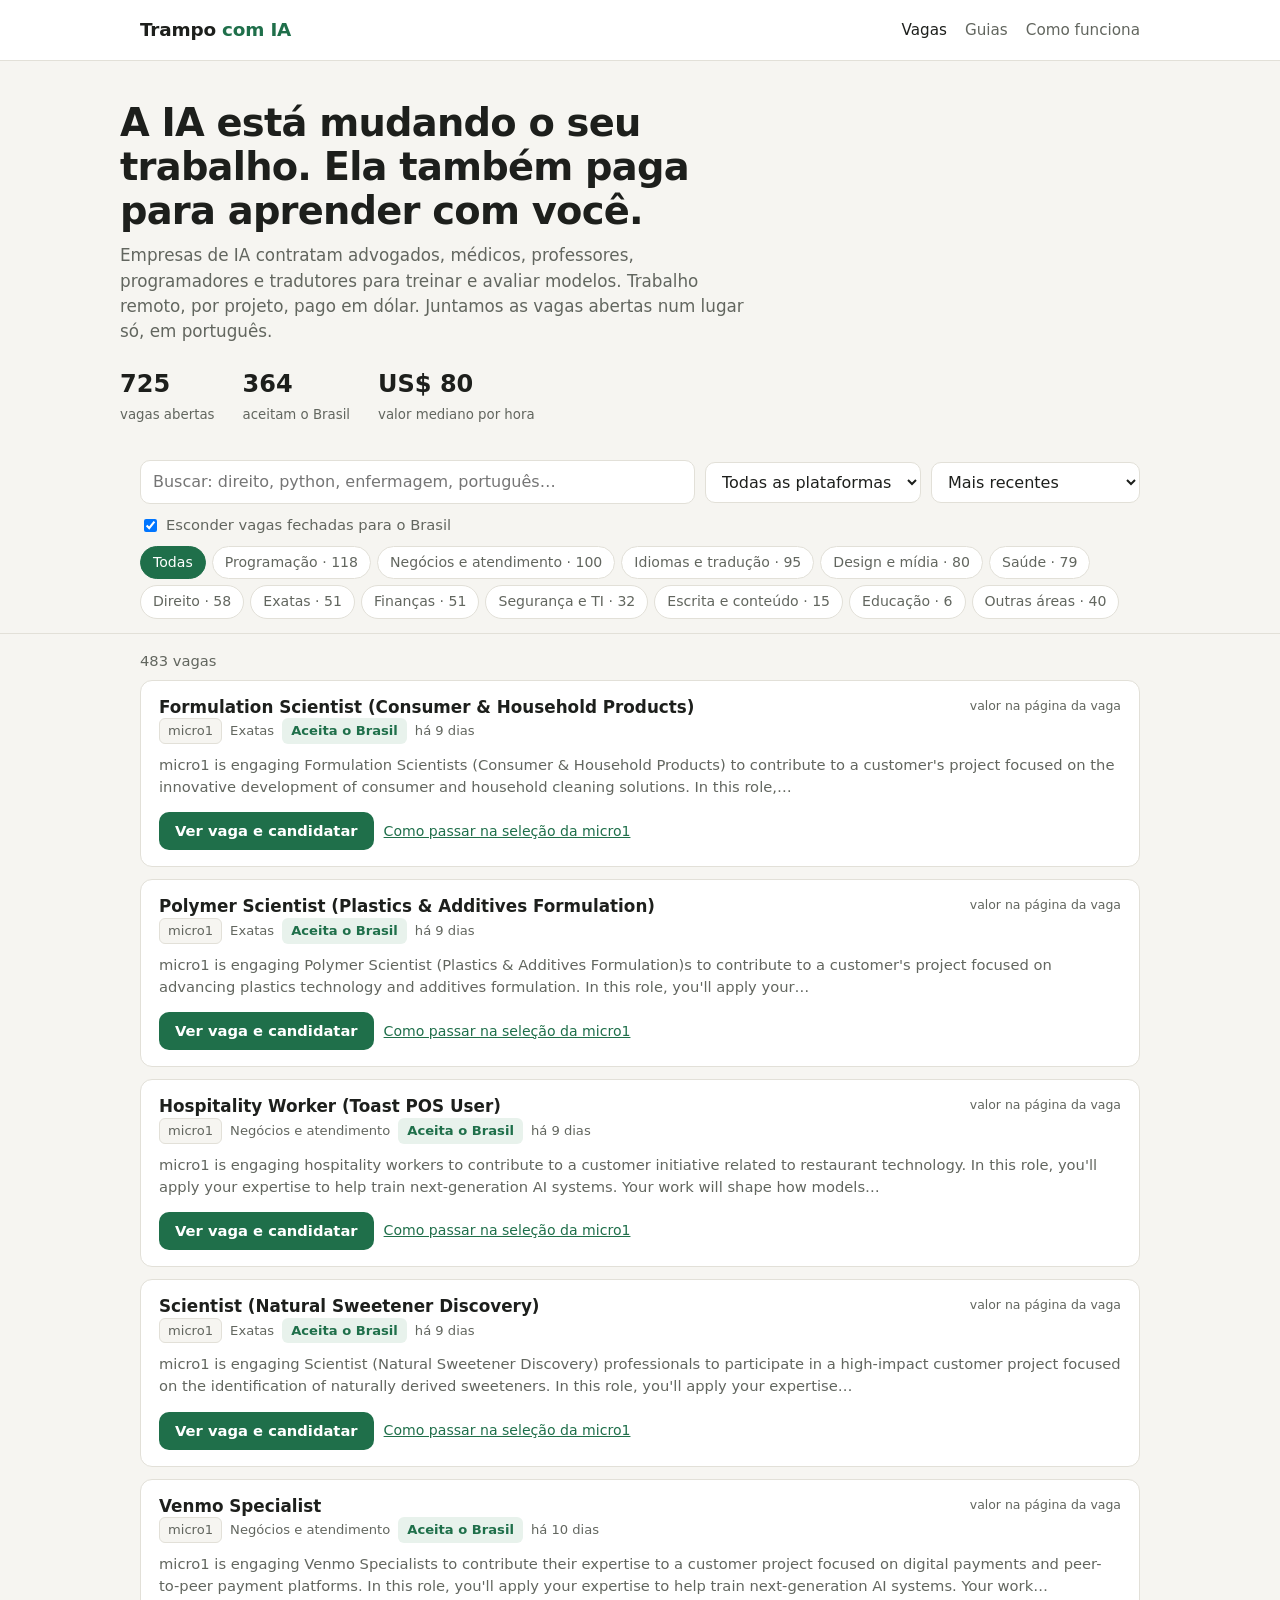
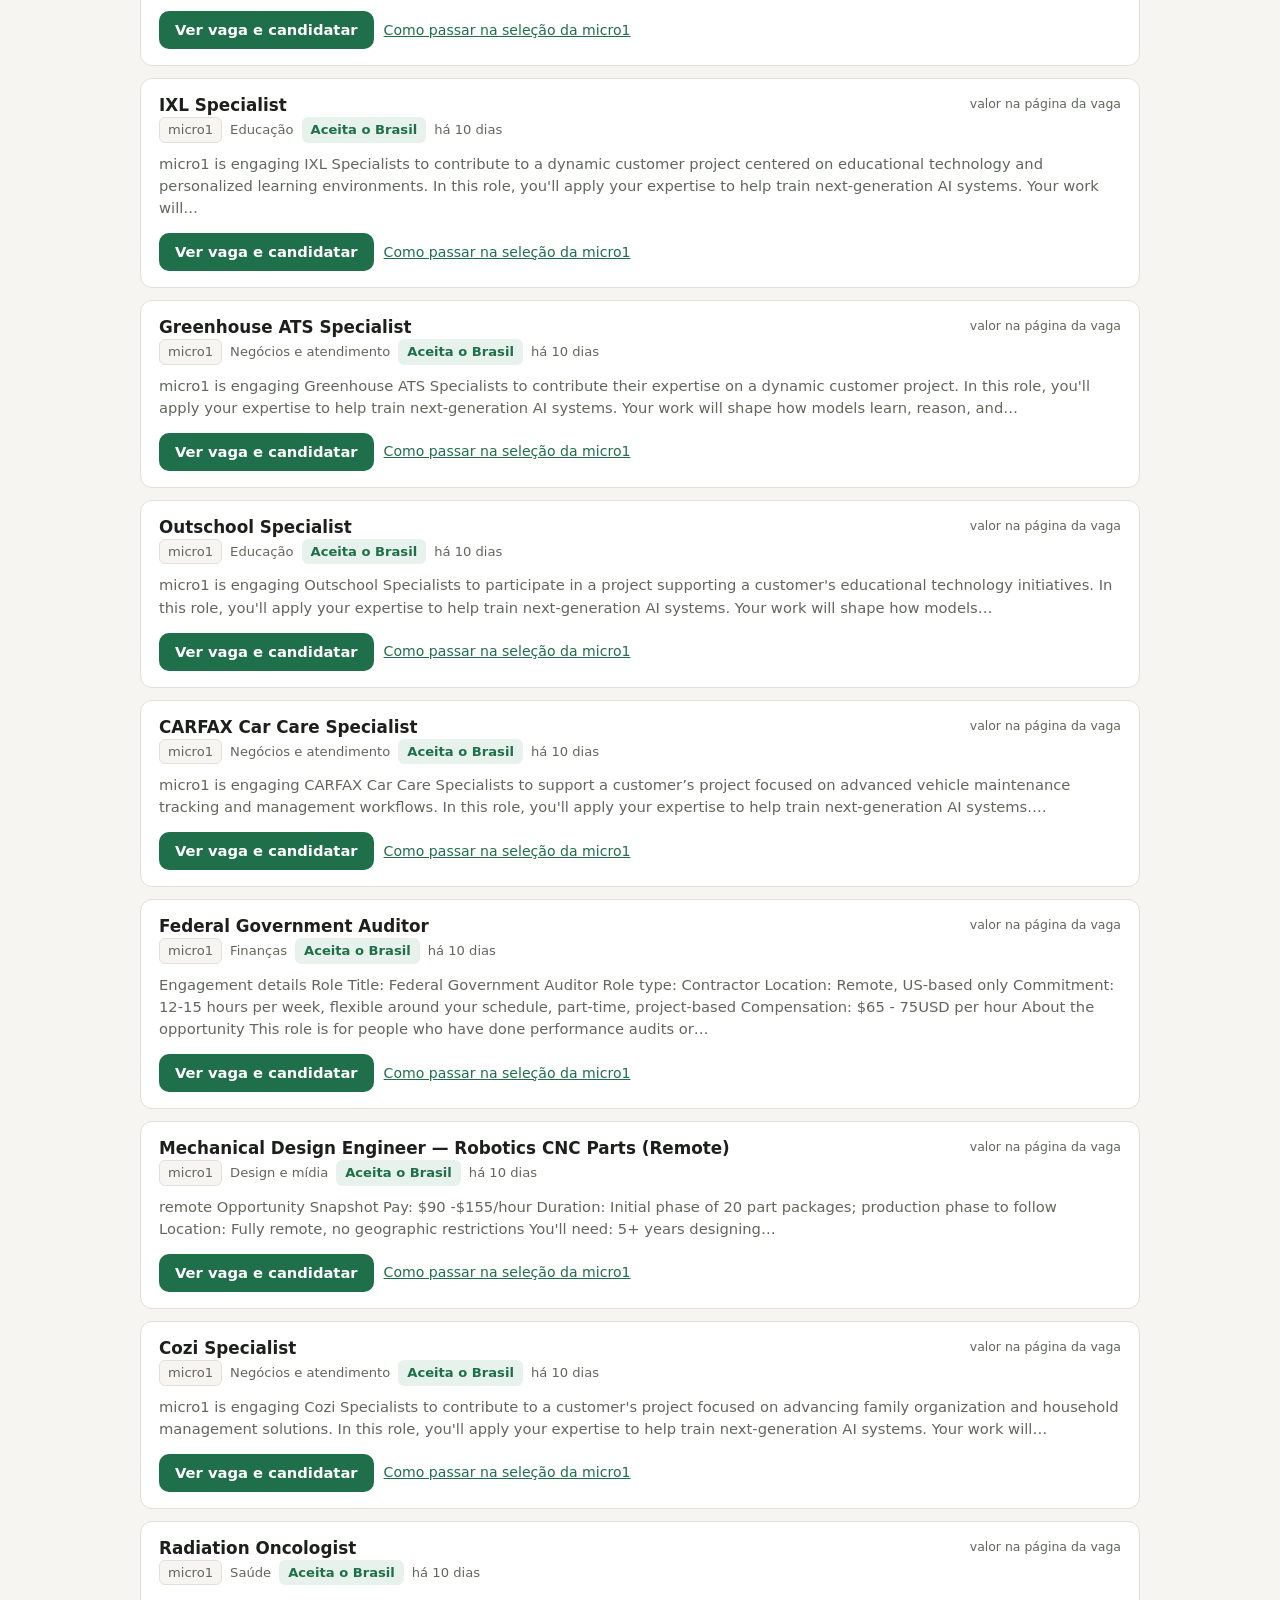
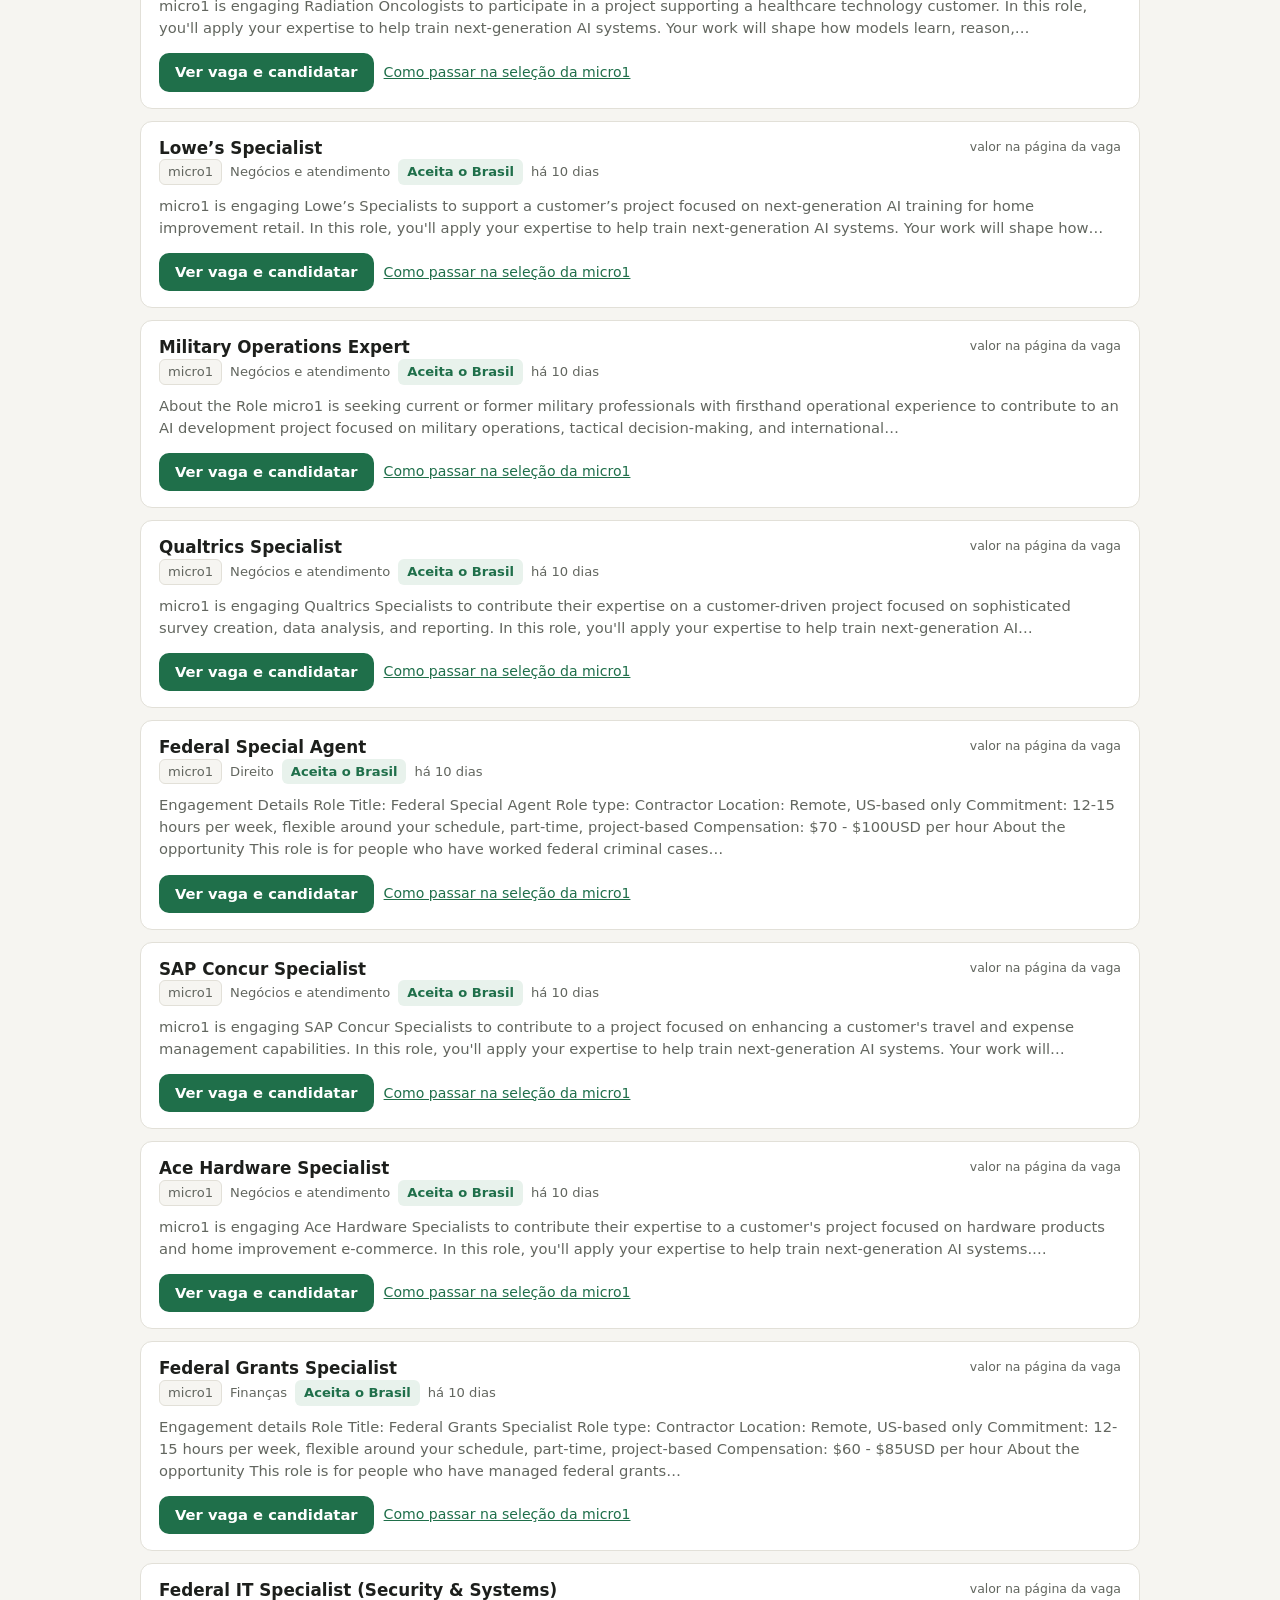
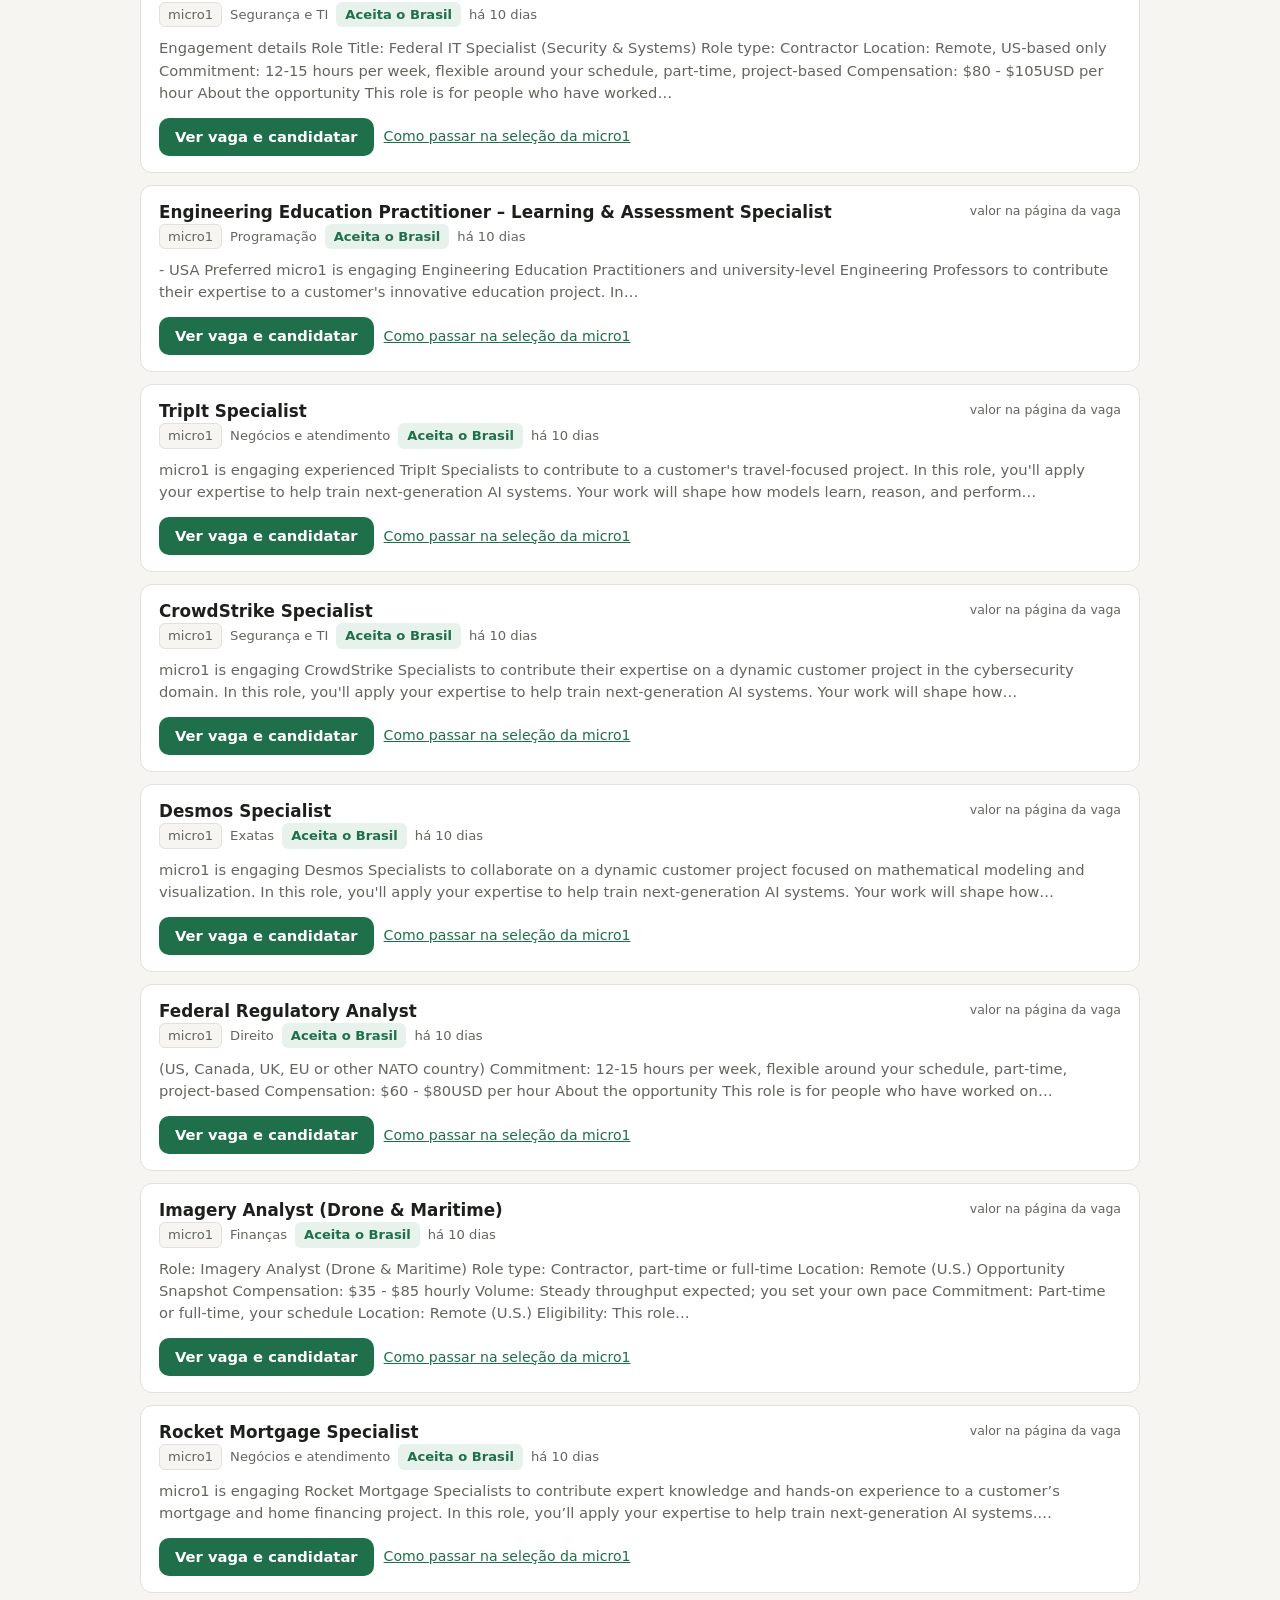
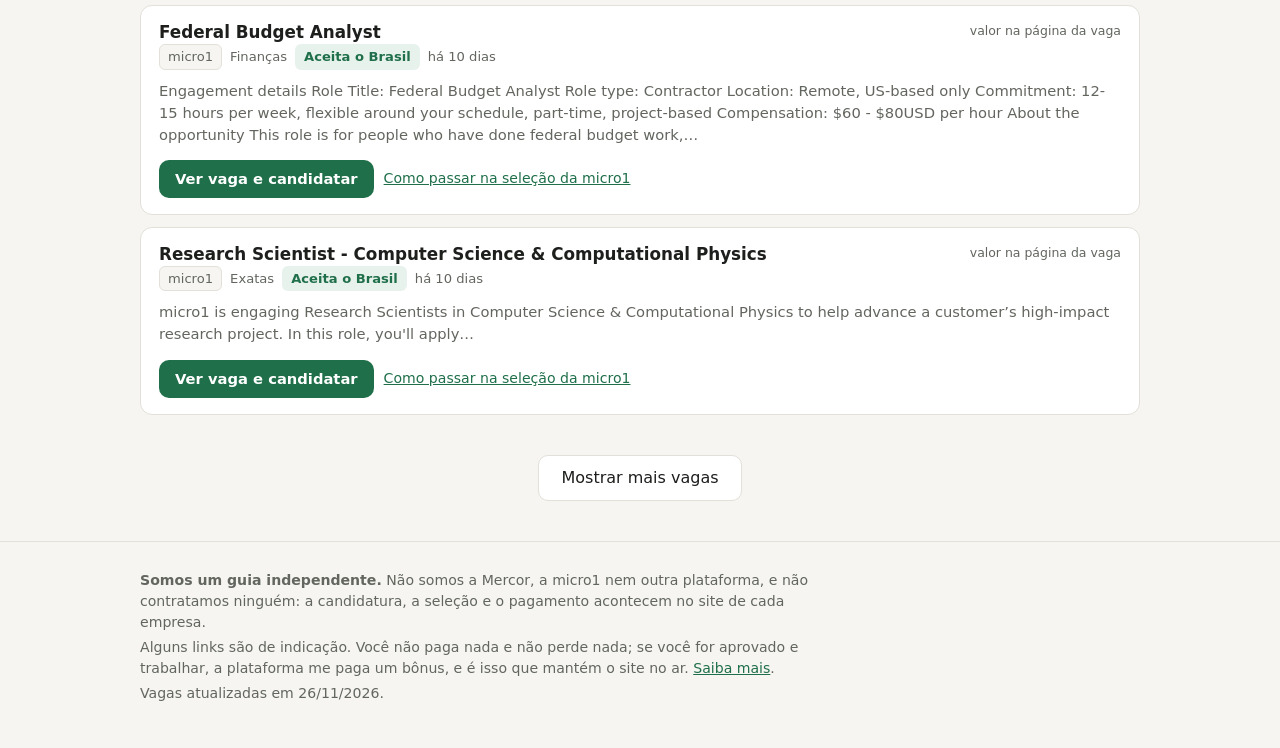
==== site/index.html @ 9a8f085f "Hub de vagas de treinamento de IA: coletor (Mercor, micro1), site e rotina diaria Co-Authored-By: Cl" ====
<!doctype html>
<html lang="pt-BR">
<head>
<meta charset="utf-8">
<meta name="viewport" content="width=device-width, initial-scale=1">
<title>Trampo com IA: vagas remotas para treinar inteligência artificial</title>
<meta name="description" content="Vagas remotas, pagas em dólar, para profissionais que querem treinar e avaliar modelos de IA. Atualizado todo dia.">
<link rel="stylesheet" href="estilo.css">
</head>
<body>
<header class="topo"><div class="envolve">
  <a class="logo" href="./">Trampo<span> com IA</span></a>
  <nav class="menu">
    <a href="./" aria-current="page">Vagas</a>
    <a href="guias/">Guias</a>
    <a href="como-funciona.html">Como funciona</a>
  </nav>
</div></header>

<main>
  <section class="hero envolve">
    <h1>A IA está mudando o seu trabalho. Ela também paga para aprender com você.</h1>
    <p>Empresas de IA contratam advogados, médicos, professores, programadores e tradutores para treinar e avaliar modelos.
       Trabalho remoto, por projeto, pago em dólar. Juntamos as vagas abertas num lugar só, em português.</p>
    <div class="numeros">
      <div><b id="n-total">–</b><small>vagas abertas</small></div>
      <div><b id="n-br">–</b><small>aceitam o Brasil</small></div>
      <div><b id="n-mediana">–</b><small>valor mediano por hora</small></div>
    </div>
  </section>

  <section class="filtros"><div class="envolve">
    <div class="linha-f">
      <input type="search" id="busca" placeholder="Buscar: direito, python, enfermagem, português…" aria-label="Buscar vagas">
      <select id="plataforma" aria-label="Plataforma"><option value="">Todas as plataformas</option></select>
      <select id="ordem" aria-label="Ordenar">
        <option value="novas">Mais recentes</option>
        <option value="valor">Maior valor por hora</option>
      </select>
      <label class="troca"><input type="checkbox" id="so-br" checked> Esconder vagas fechadas para o Brasil</label>
    </div>
    <div class="chips" id="areas" role="group" aria-label="Área"></div>
  </div></section>

  <section class="envolve">
    <p class="resultado" id="resultado" aria-live="polite">Carregando vagas…</p>
    <div class="lista" id="lista"></div>
    <button class="mais" id="mais" hidden>Mostrar mais vagas</button>
  </section>
</main>

<footer><div class="envolve">
  <p><b>Somos um guia independente.</b> Não somos a Mercor, a micro1 nem outra plataforma, e não contratamos ninguém:
     a candidatura, a seleção e o pagamento acontecem no site de cada empresa.</p>
  <p>Alguns links são de indicação. Você não paga nada e não perde nada; se você for aprovado e trabalhar,
     a plataforma me paga um bônus, e é isso que mantém o site no ar. <a href="como-funciona.html">Saiba mais</a>.</p>
  <p id="atualizado"></p>
</div></footer>

<script src="app.js"></script>
</body>
</html>
---- site/estilo.css ----
:root {
  --bg: #f6f5f1; --sup: #ffffff; --tinta: #1d1f1c; --suave: #62665f; --linha: #e2e0d8;
  --marca: #1f6f4a; --marca-2: #e8f2ec; --alerta: #9a5b12; --alerta-2: #fbf1e3; --raio: 12px;
  font-family: "Inter", system-ui, -apple-system, "Segoe UI", sans-serif;
}
@media (prefers-color-scheme: dark) {
  :root { --bg: #121412; --sup: #1a1d1a; --tinta: #ecebe6; --suave: #a3a69f; --linha: #2c302c;
          --marca: #5cc493; --marca-2: #1c2f25; --alerta: #e7a95a; --alerta-2: #2e2416; }
}
* { box-sizing: border-box; }
body { margin: 0; background: var(--bg); color: var(--tinta); line-height: 1.5; }
a { color: var(--marca); }
.envolve { max-width: 1040px; margin: 0 auto; padding: 0 20px; }

header.topo { border-bottom: 1px solid var(--linha); background: var(--sup); }
header.topo .envolve { display: flex; align-items: center; gap: 24px; height: 60px; }
.logo { font-weight: 800; font-size: 1.15rem; text-decoration: none; color: var(--tinta); letter-spacing: -.01em; }
.logo span { color: var(--marca); }
nav.menu { display: flex; gap: 18px; margin-left: auto; font-size: .95rem; }
nav.menu a { color: var(--suave); text-decoration: none; }
nav.menu a:hover, nav.menu a[aria-current] { color: var(--tinta); }

.hero { padding: 40px 0 20px; }
.hero h1 { font-size: clamp(1.6rem, 3.6vw, 2.4rem); line-height: 1.15; margin: 0 0 10px; letter-spacing: -.02em; max-width: 22ch; }
.hero p { color: var(--suave); margin: 0; max-width: 60ch; font-size: 1.05rem; }
.numeros { display: flex; gap: 28px; margin-top: 22px; flex-wrap: wrap; }
.numeros b { display: block; font-size: 1.5rem; font-variant-numeric: tabular-nums; }
.numeros small { color: var(--suave); }

.filtros { position: sticky; top: 0; z-index: 5; background: var(--bg); padding: 14px 0; border-bottom: 1px solid var(--linha); }
.linha-f { display: flex; gap: 10px; flex-wrap: wrap; align-items: center; }
.filtros input[type=search], .filtros select {
  font: inherit; padding: 9px 12px; border: 1px solid var(--linha); border-radius: 10px; background: var(--sup); color: var(--tinta);
}
.filtros input[type=search] { flex: 1 1 260px; }
.chips { display: flex; gap: 6px; flex-wrap: wrap; margin-top: 10px; }
.chip { font: inherit; font-size: .88rem; padding: 5px 12px; border-radius: 99px; border: 1px solid var(--linha);
        background: var(--sup); color: var(--suave); cursor: pointer; }
.chip[aria-pressed=true] { background: var(--marca); border-color: var(--marca); color: #fff; }
.troca { display: inline-flex; align-items: center; gap: 6px; font-size: .92rem; color: var(--suave); cursor: pointer; }

.resultado { color: var(--suave); font-size: .92rem; margin: 16px 0 8px; }
.lista { display: grid; gap: 12px; padding-bottom: 40px; }
.vaga { background: var(--sup); border: 1px solid var(--linha); border-radius: var(--raio); padding: 16px 18px;
        display: grid; grid-template-columns: 1fr auto; gap: 6px 18px; }
.vaga h3 { margin: 0; font-size: 1.05rem; line-height: 1.3; }
.meta { display: flex; gap: 8px; flex-wrap: wrap; font-size: .82rem; color: var(--suave); align-items: center; }
.selo { padding: 2px 8px; border-radius: 6px; background: var(--bg); border: 1px solid var(--linha); }
.selo.br { background: var(--marca-2); color: var(--marca); border-color: transparent; font-weight: 600; }
.selo.fora { background: var(--alerta-2); color: var(--alerta); border-color: transparent; }
.valor { font-weight: 700; font-size: 1.1rem; text-align: right; font-variant-numeric: tabular-nums; white-space: nowrap; }
.valor small { display: block; font-weight: 400; font-size: .78rem; color: var(--suave); }
.resumo { grid-column: 1 / -1; color: var(--suave); font-size: .92rem; margin: 4px 0 0; }
.acoes { grid-column: 1 / -1; display: flex; gap: 10px; align-items: center; margin-top: 8px; flex-wrap: wrap; }
.botao { display: inline-block; padding: 8px 16px; border-radius: 10px; background: var(--marca); color: #fff; text-decoration: none;
         font-weight: 600; font-size: .92rem; }
.botao:hover { filter: brightness(1.08); }
.link-guia { font-size: .88rem; }
.mais { display: block; margin: 0 auto 40px; font: inherit; padding: 10px 22px; border-radius: 10px; border: 1px solid var(--linha);
        background: var(--sup); color: var(--tinta); cursor: pointer; }

footer { border-top: 1px solid var(--linha); color: var(--suave); font-size: .88rem; padding: 24px 0 40px; }
footer p { margin: 4px 0; max-width: 75ch; }

.texto { max-width: 720px; padding: 32px 0 60px; }
.texto h1 { letter-spacing: -.02em; line-height: 1.2; }
.texto h2 { margin-top: 32px; font-size: 1.25rem; }
.texto li { margin: 6px 0; }
.aviso { background: var(--alerta-2); color: var(--alerta); padding: 10px 14px; border-radius: 10px; font-size: .92rem; }

@media (max-width: 600px) {
  .vaga { grid-template-columns: 1fr; }
  .valor { text-align: left; }
  nav.menu { gap: 12px; font-size: .88rem; }
}
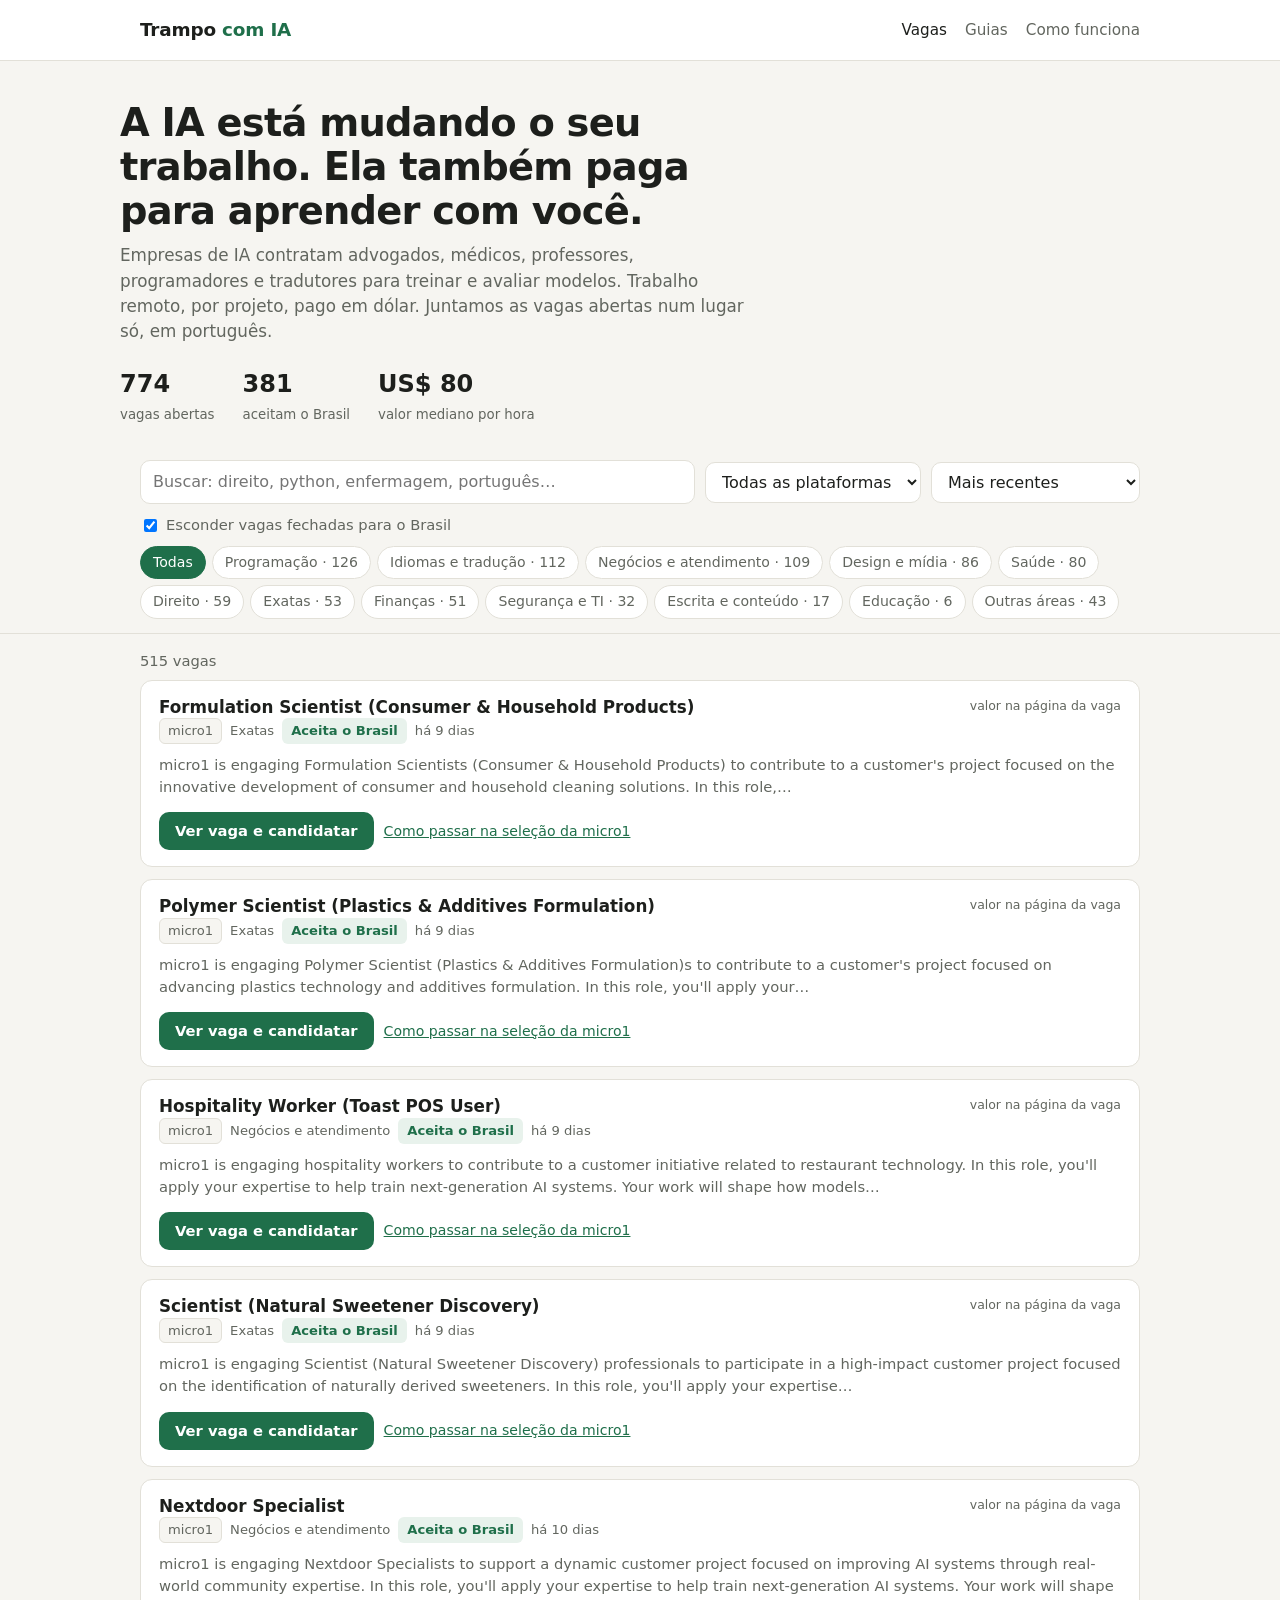
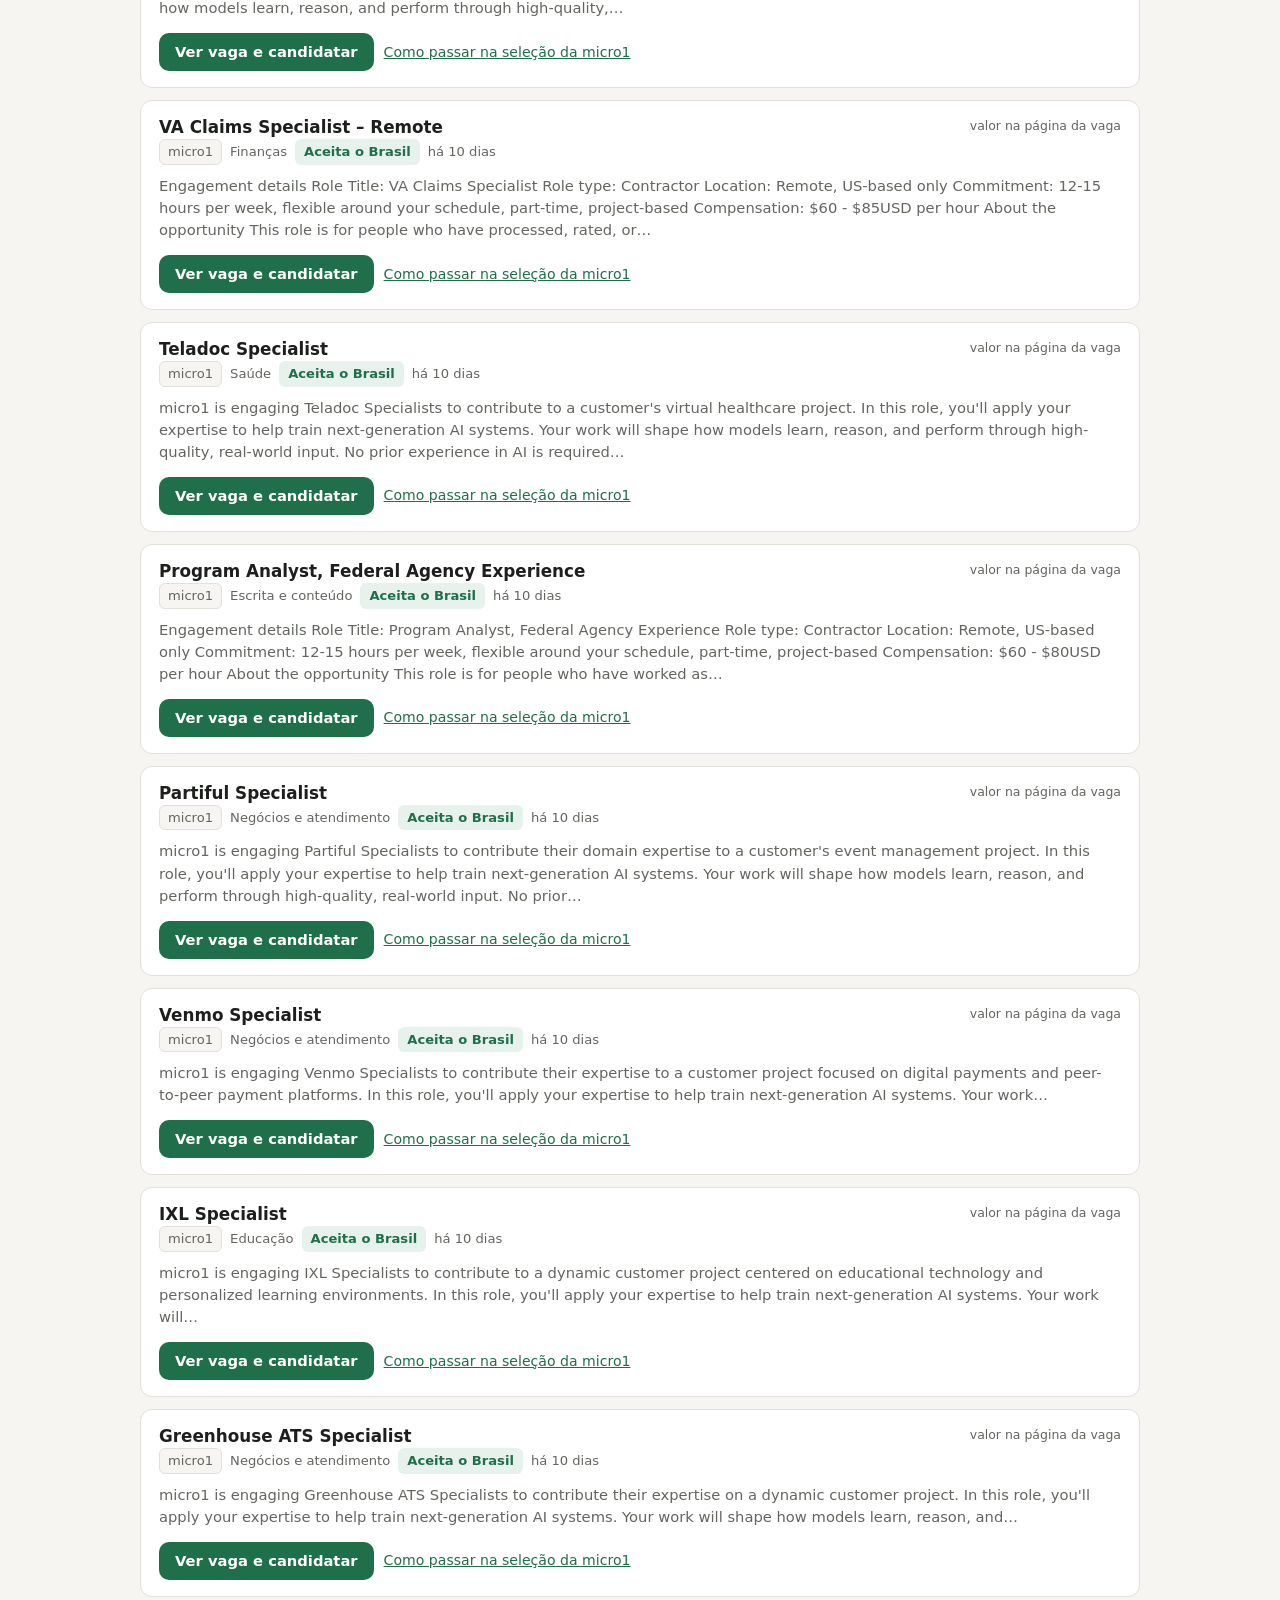
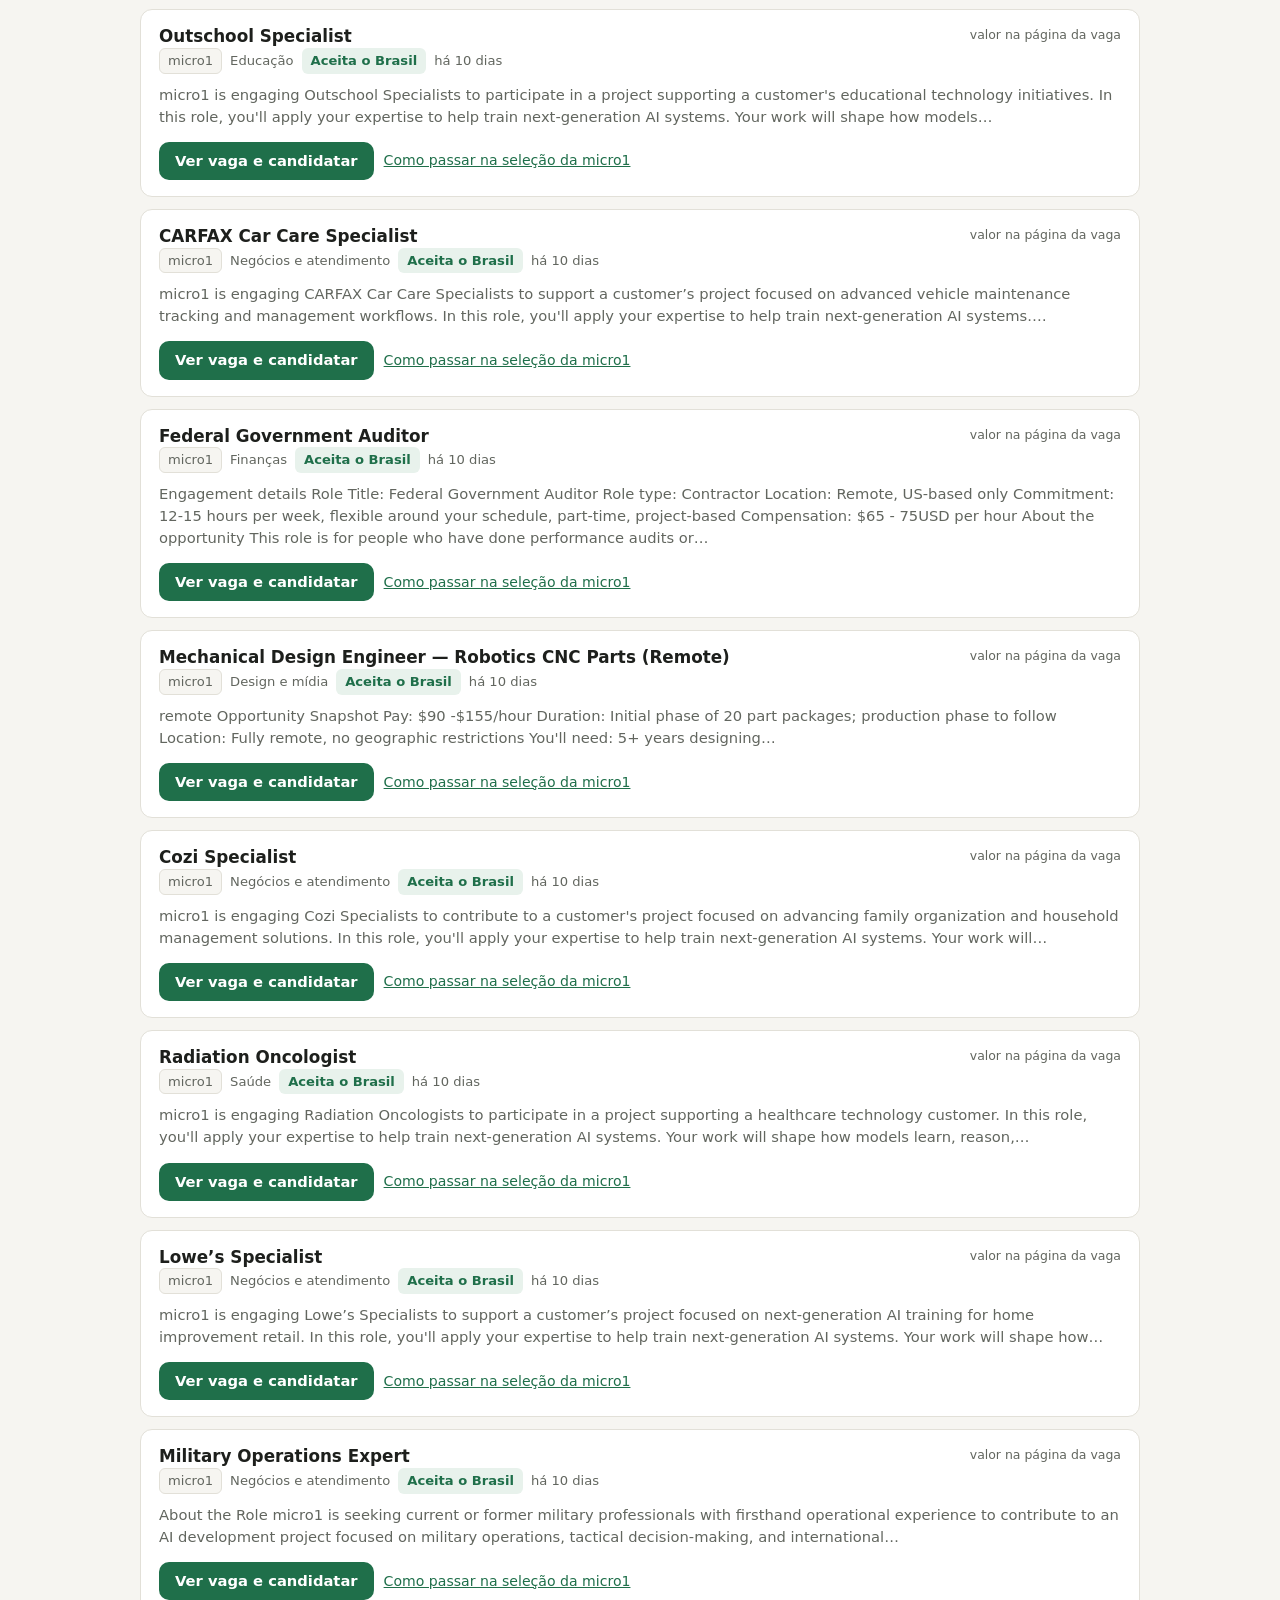
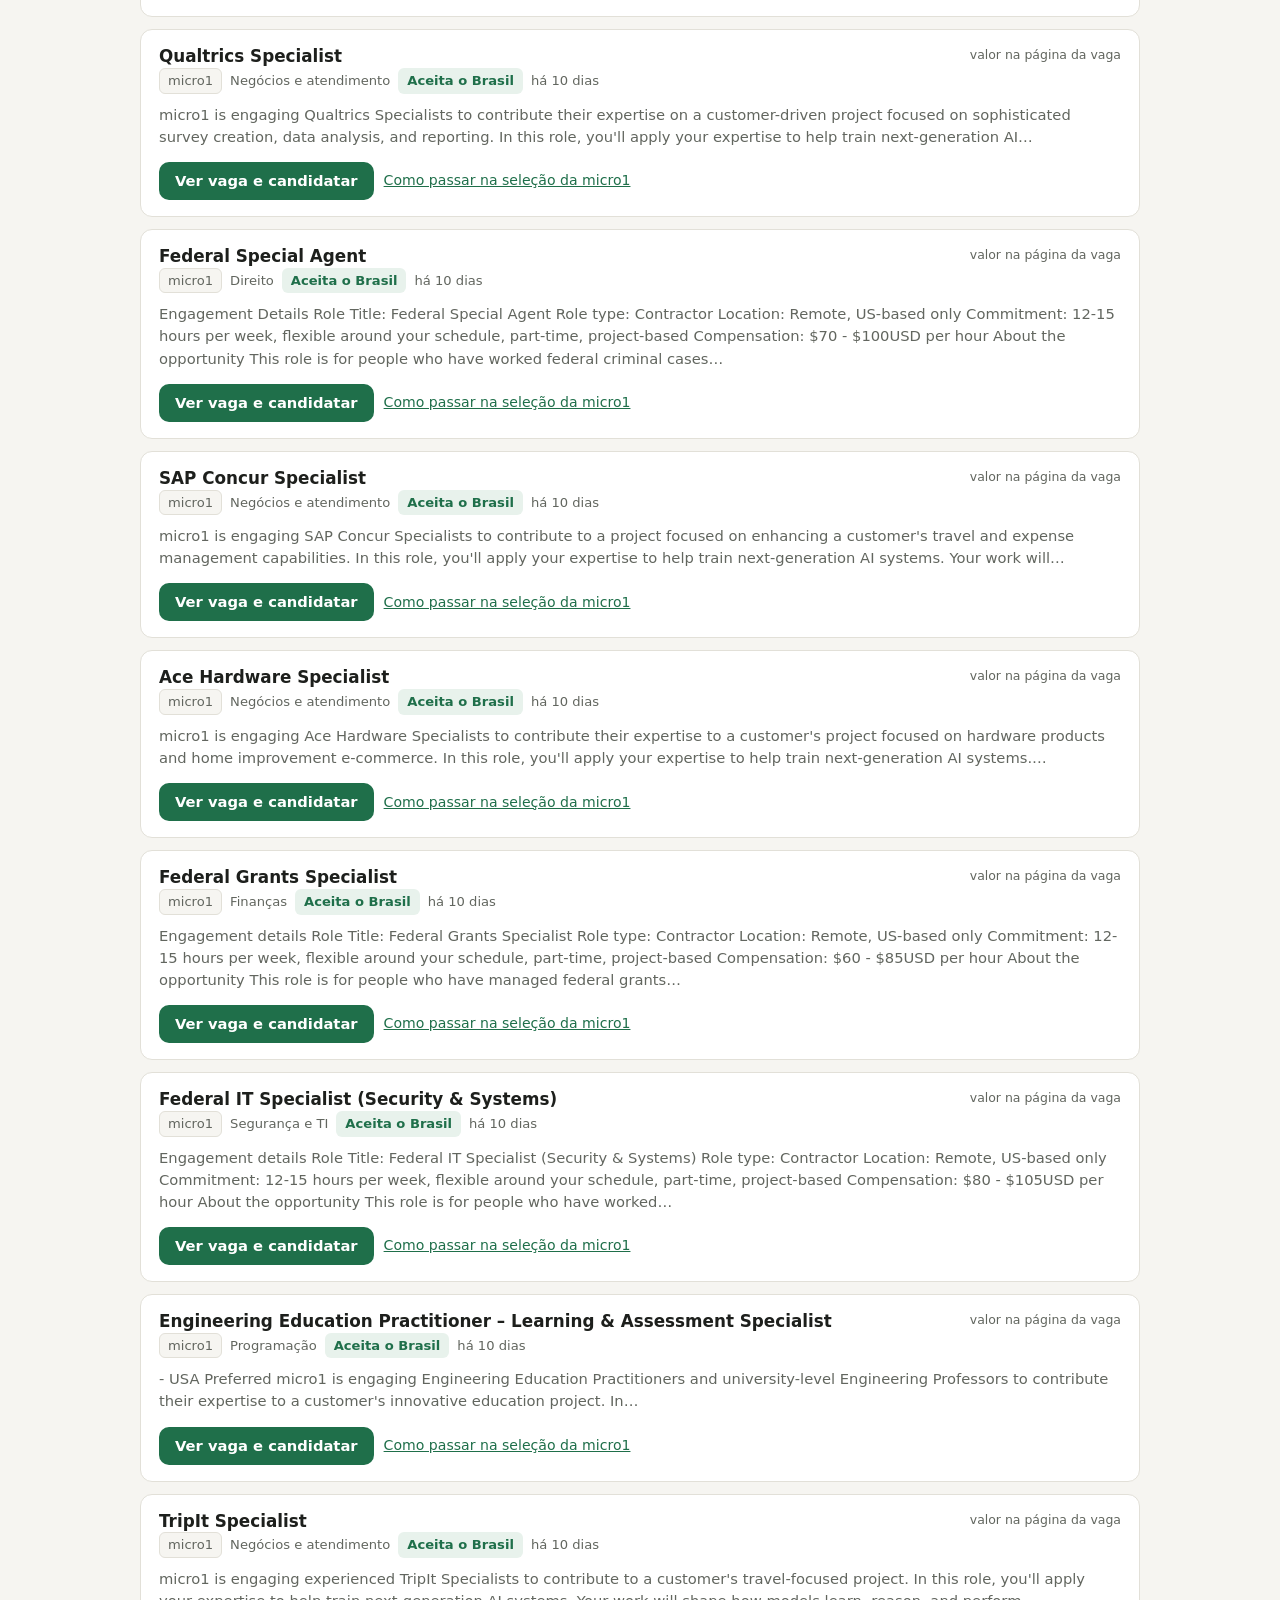
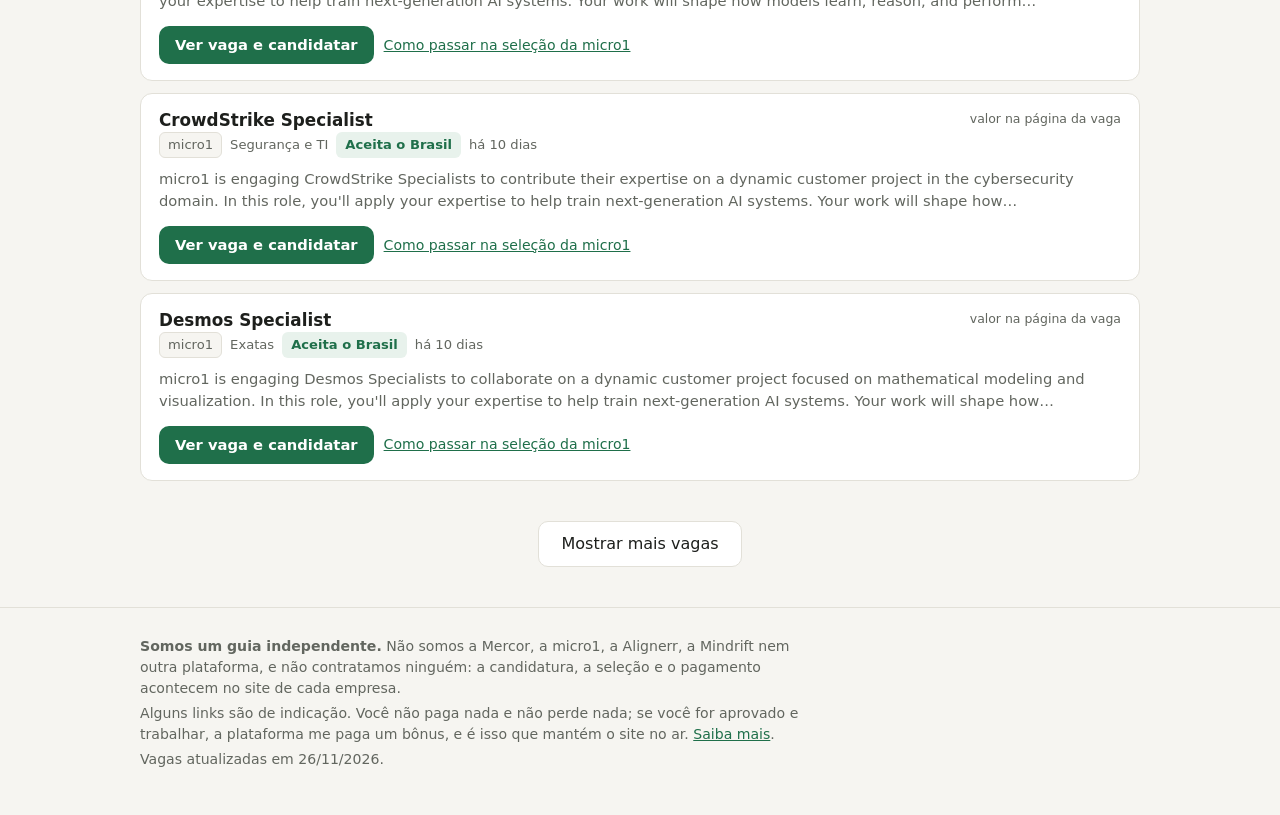
==== commit 0d6a5d9f: "Alignerr e Mindrift no hub: coletores, guias e vagas da mesma vaga em varias cidades agrupadas Co-Au" ====
--- a/site/index.html
+++ b/site/index.html
@@ -50,7 +50,7 @@
 </main>
 
 <footer><div class="envolve">
-  <p><b>Somos um guia independente.</b> Não somos a Mercor, a micro1 nem outra plataforma, e não contratamos ninguém:
+  <p><b>Somos um guia independente.</b> Não somos a Mercor, a micro1, a Alignerr, a Mindrift nem outra plataforma, e não contratamos ninguém:
      a candidatura, a seleção e o pagamento acontecem no site de cada empresa.</p>
   <p>Alguns links são de indicação. Você não paga nada e não perde nada; se você for aprovado e trabalhar,
      a plataforma me paga um bônus, e é isso que mantém o site no ar. <a href="como-funciona.html">Saiba mais</a>.</p>
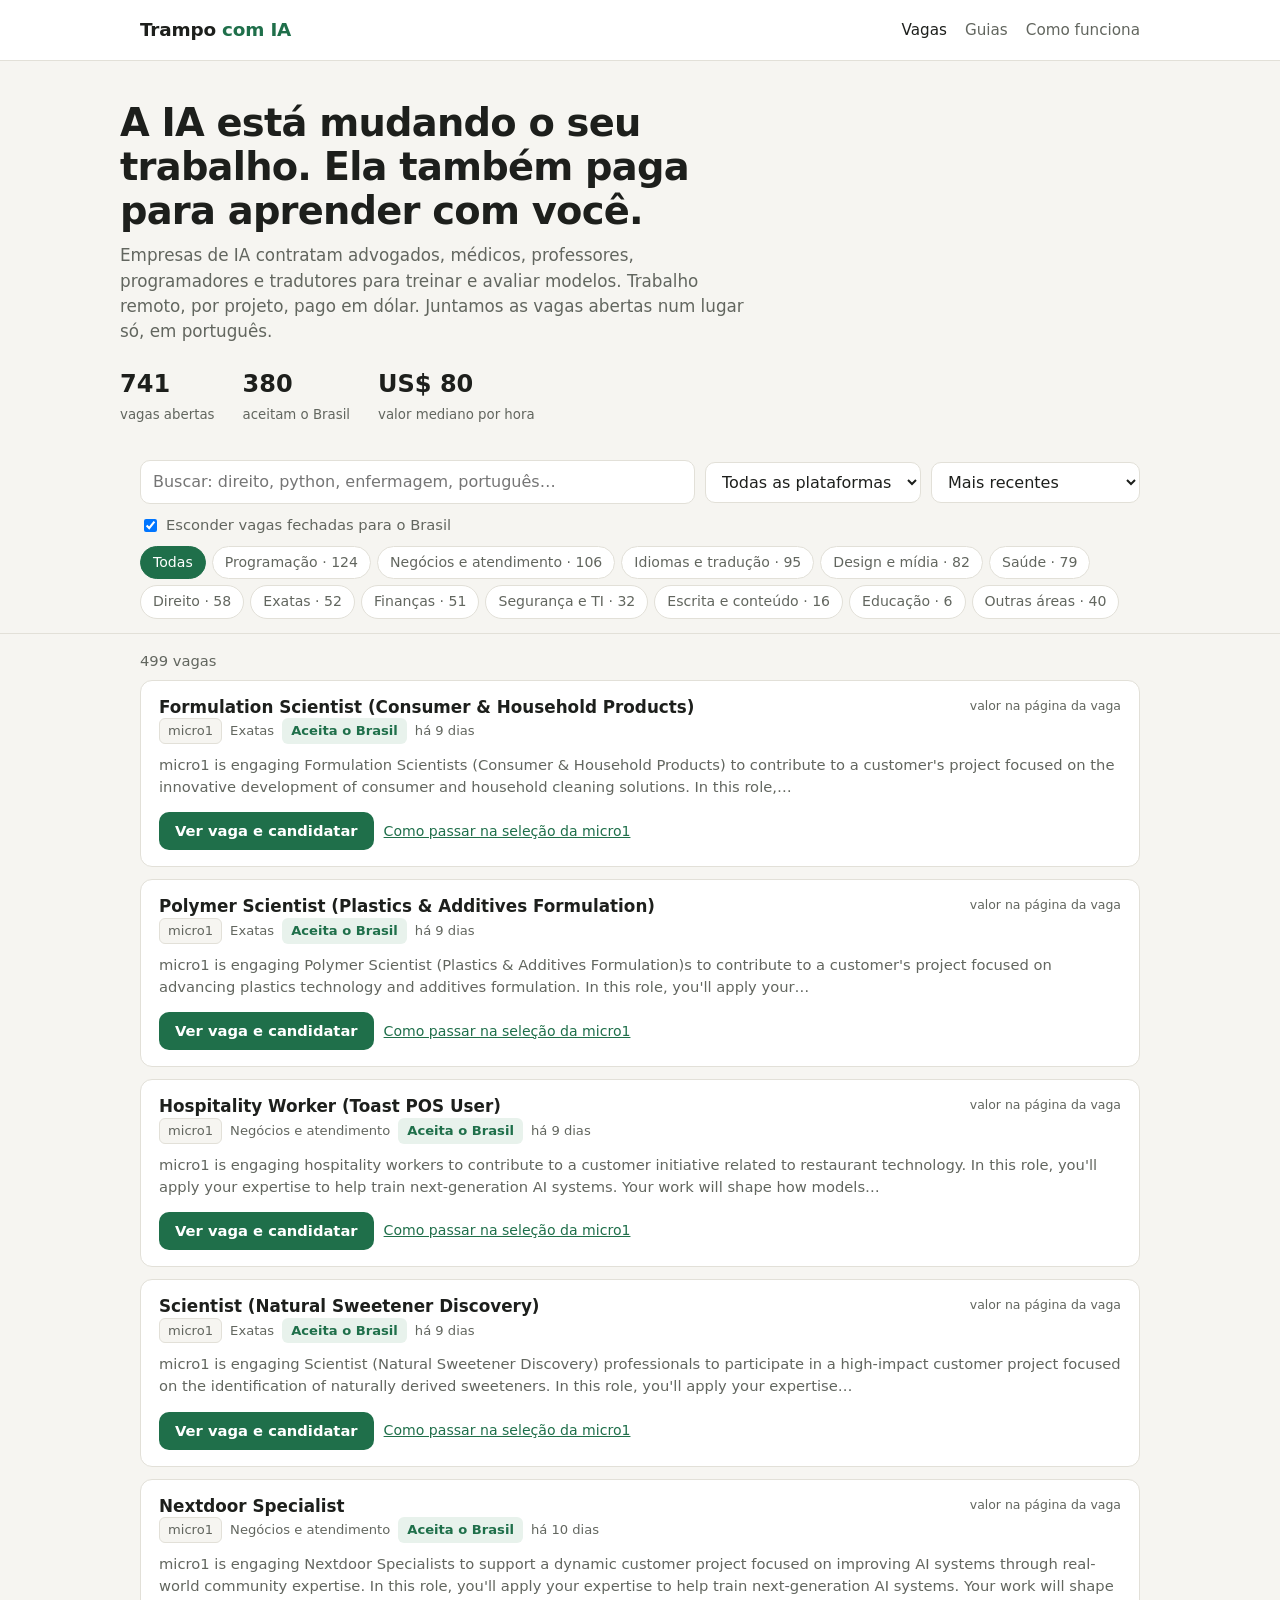
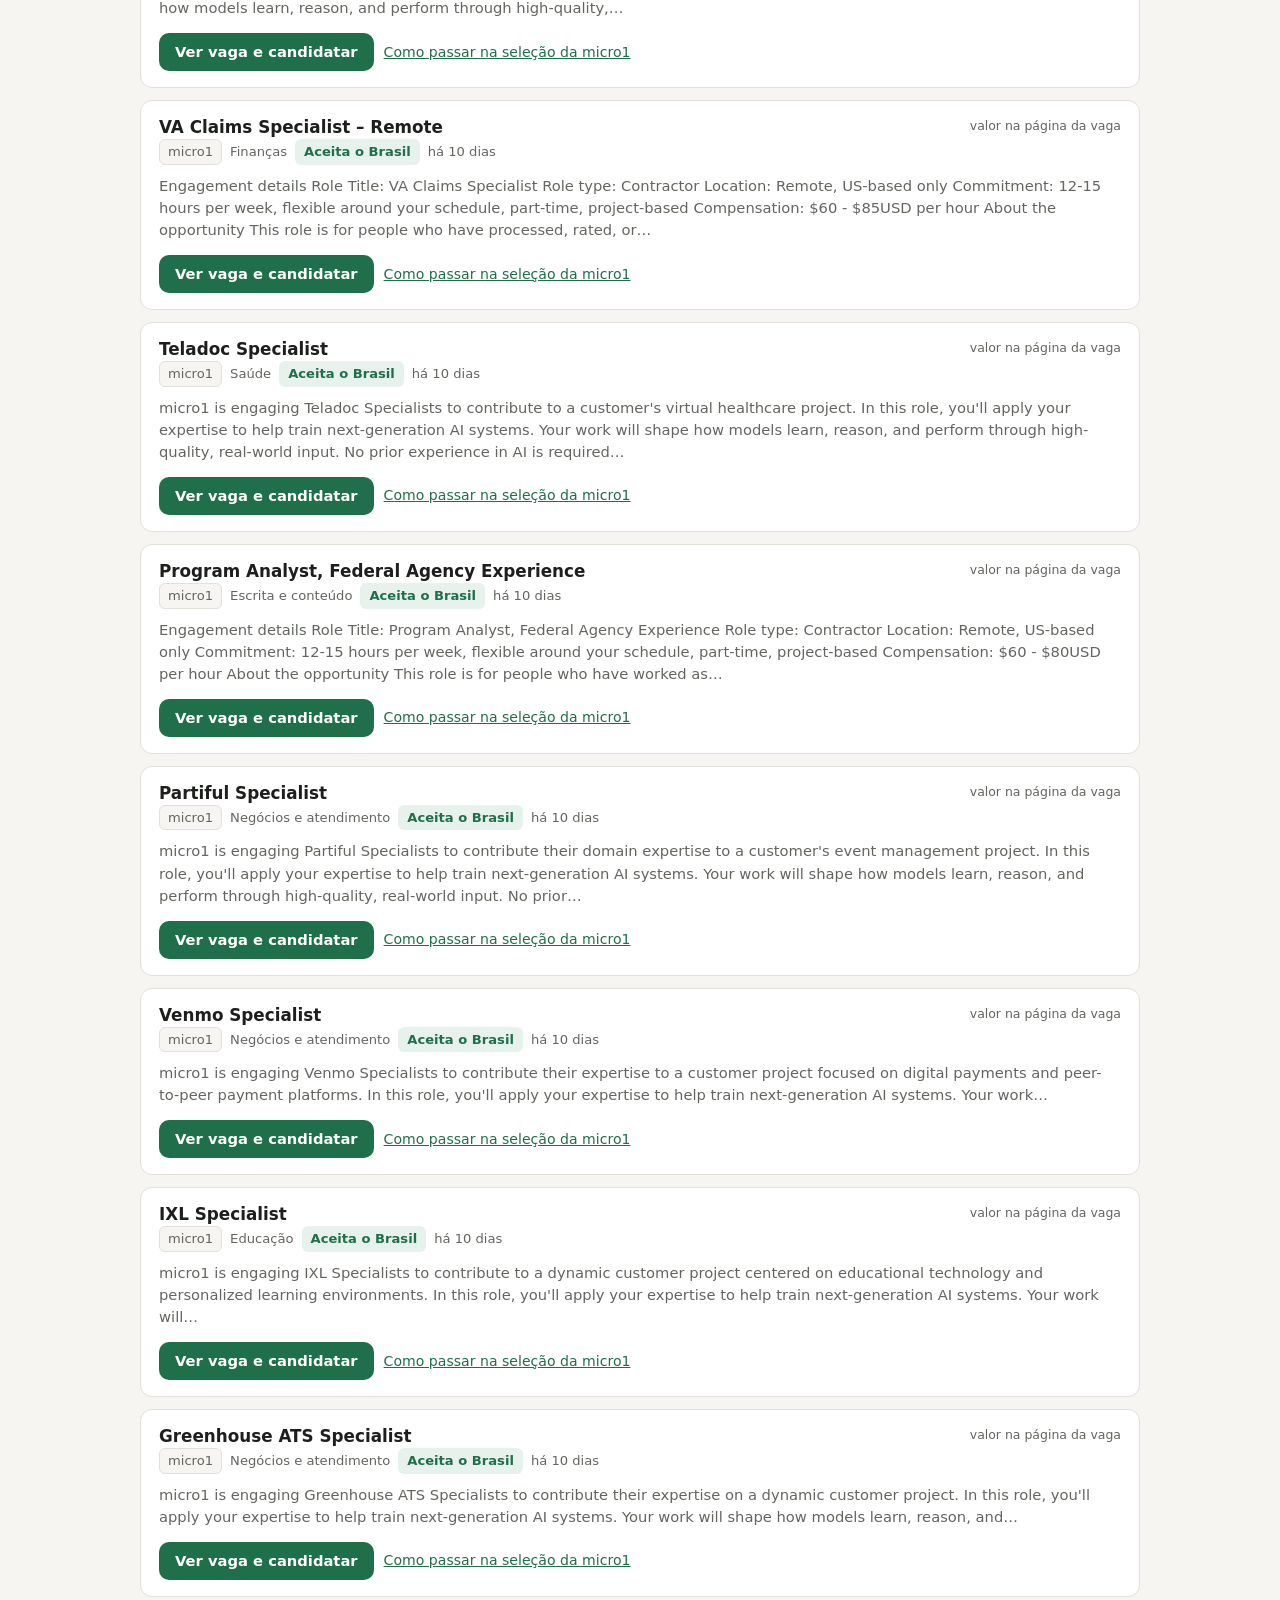
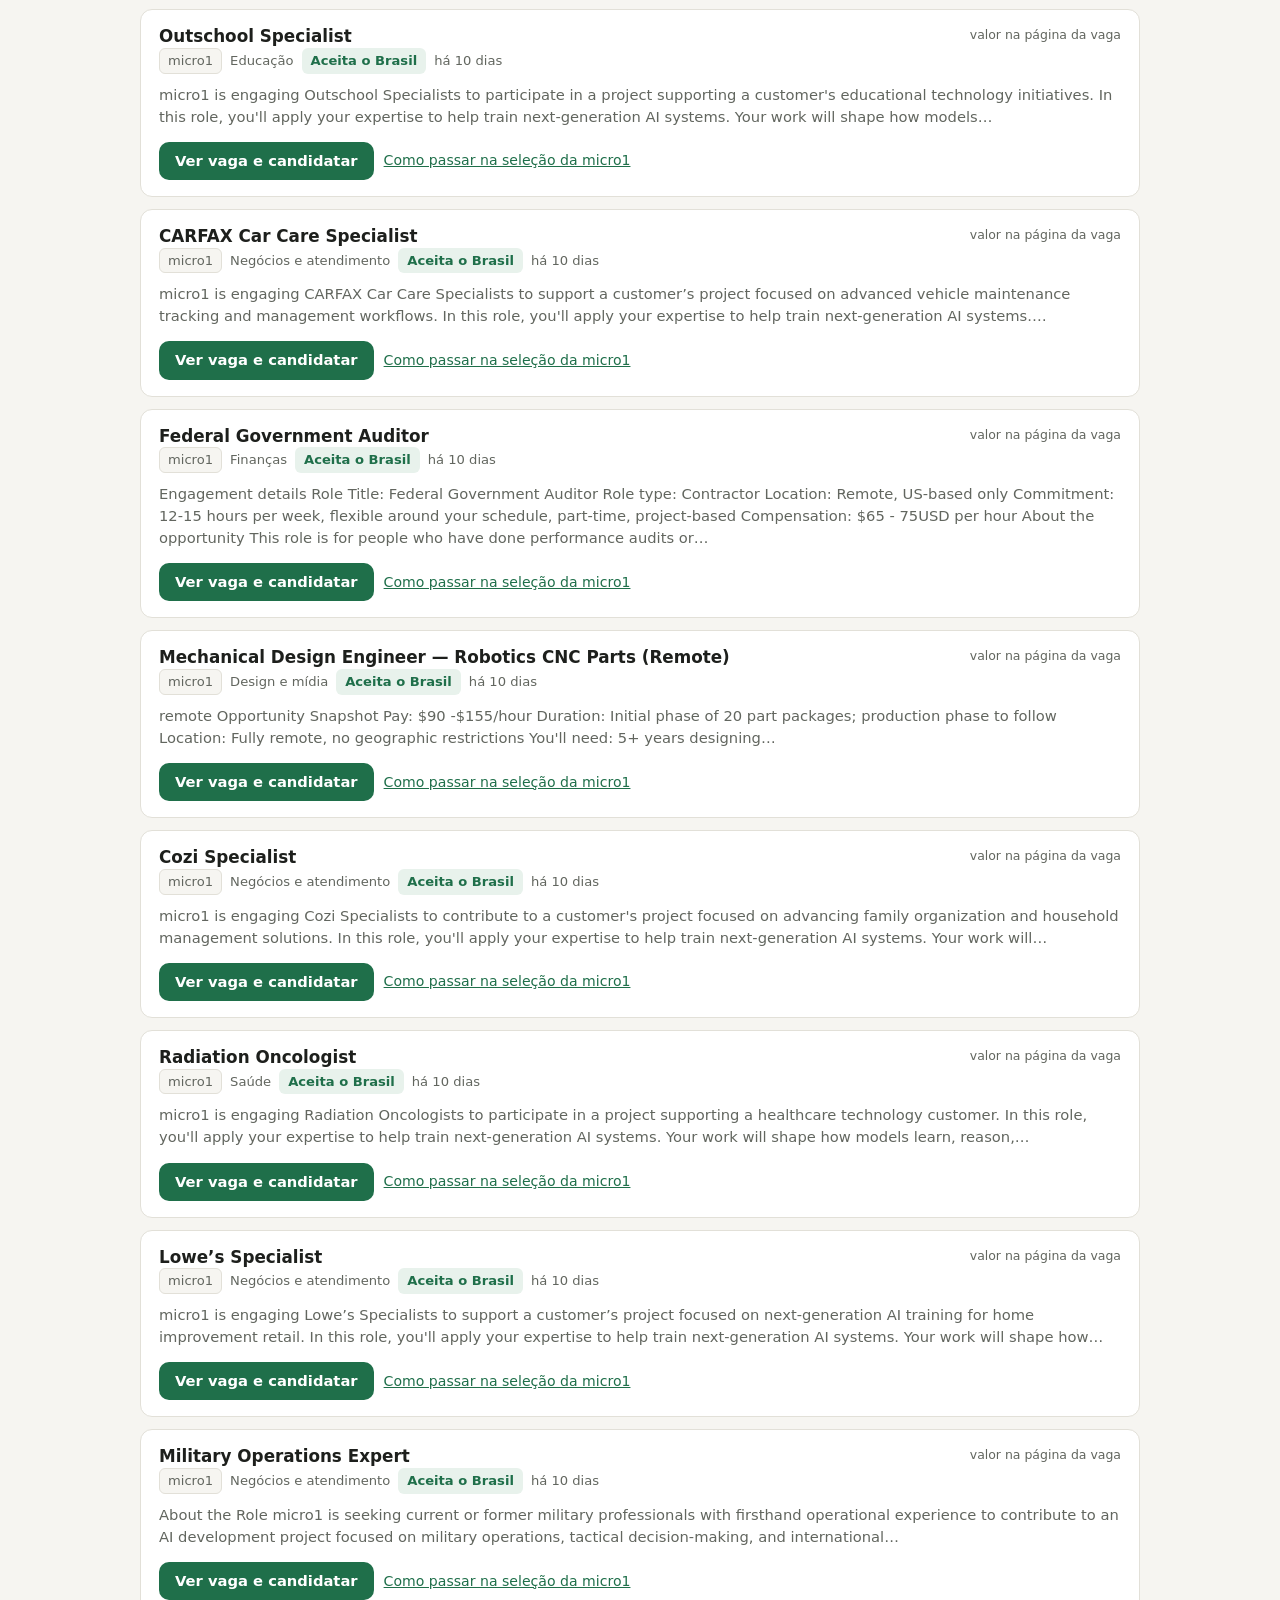
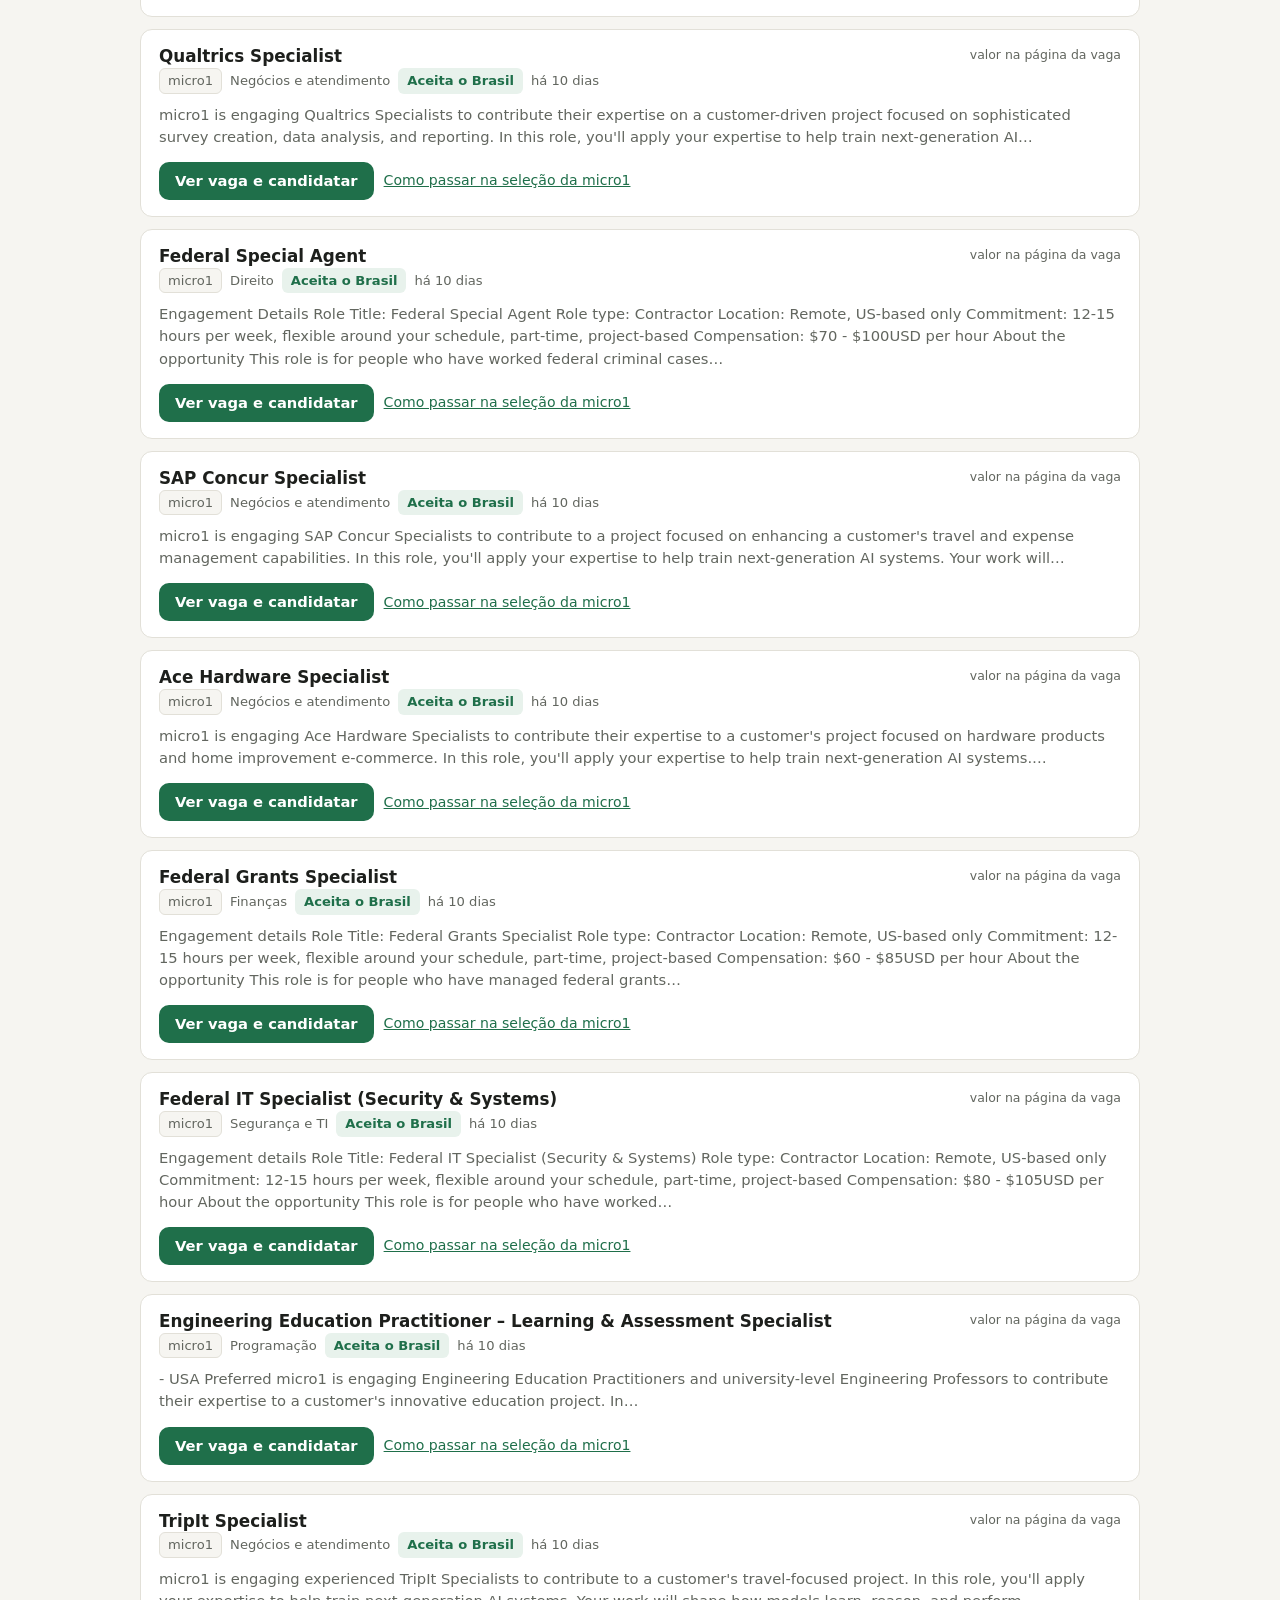
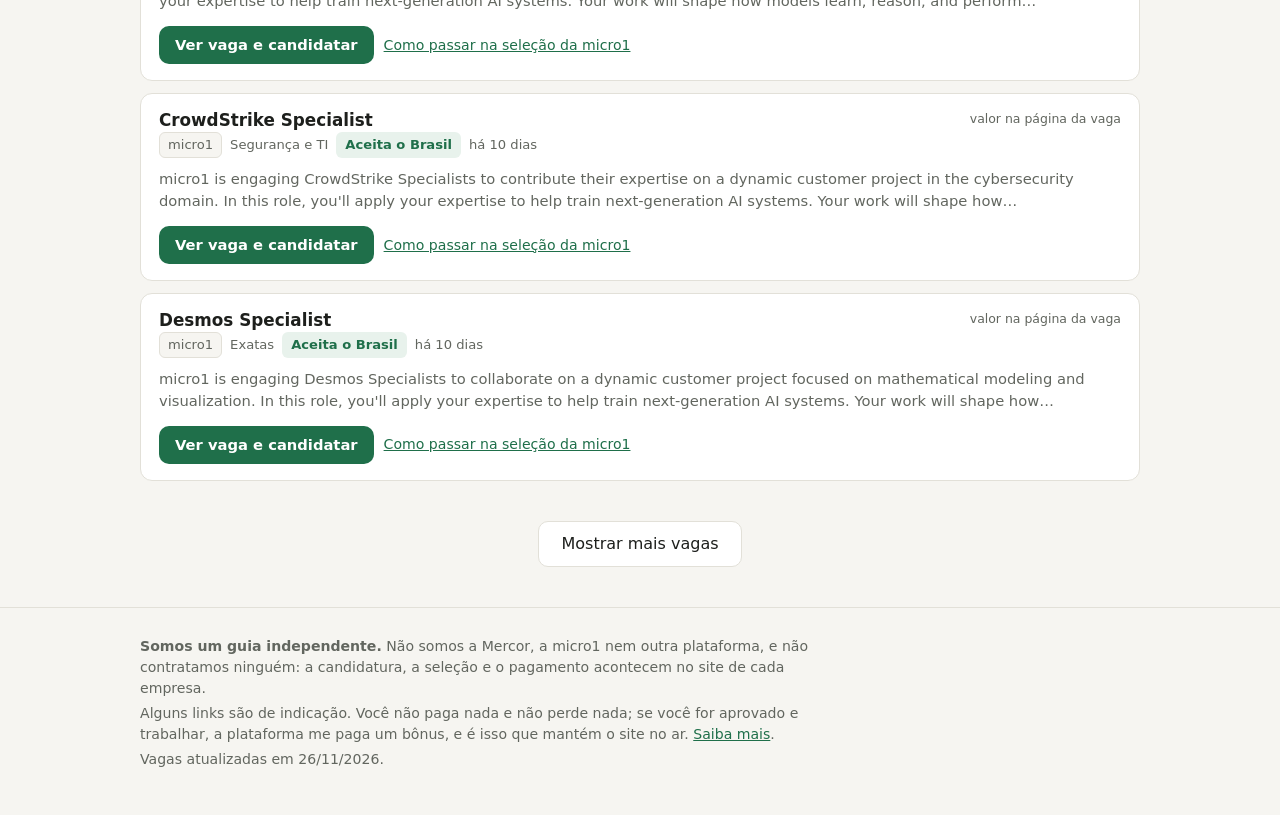
==== commit bbfe23e1: "So Mercor e micro1; coleta diaria e publicacao pelo GitHub Actions Co-Authored-By: Claude Opus 5.5 <" ====
--- a/site/index.html
+++ b/site/index.html
@@ -50,7 +50,7 @@
 </main>
 
 <footer><div class="envolve">
-  <p><b>Somos um guia independente.</b> Não somos a Mercor, a micro1, a Alignerr, a Mindrift nem outra plataforma, e não contratamos ninguém:
+  <p><b>Somos um guia independente.</b> Não somos a Mercor, a micro1 nem outra plataforma, e não contratamos ninguém:
      a candidatura, a seleção e o pagamento acontecem no site de cada empresa.</p>
   <p>Alguns links são de indicação. Você não paga nada e não perde nada; se você for aprovado e trabalhar,
      a plataforma me paga um bônus, e é isso que mantém o site no ar. <a href="como-funciona.html">Saiba mais</a>.</p>
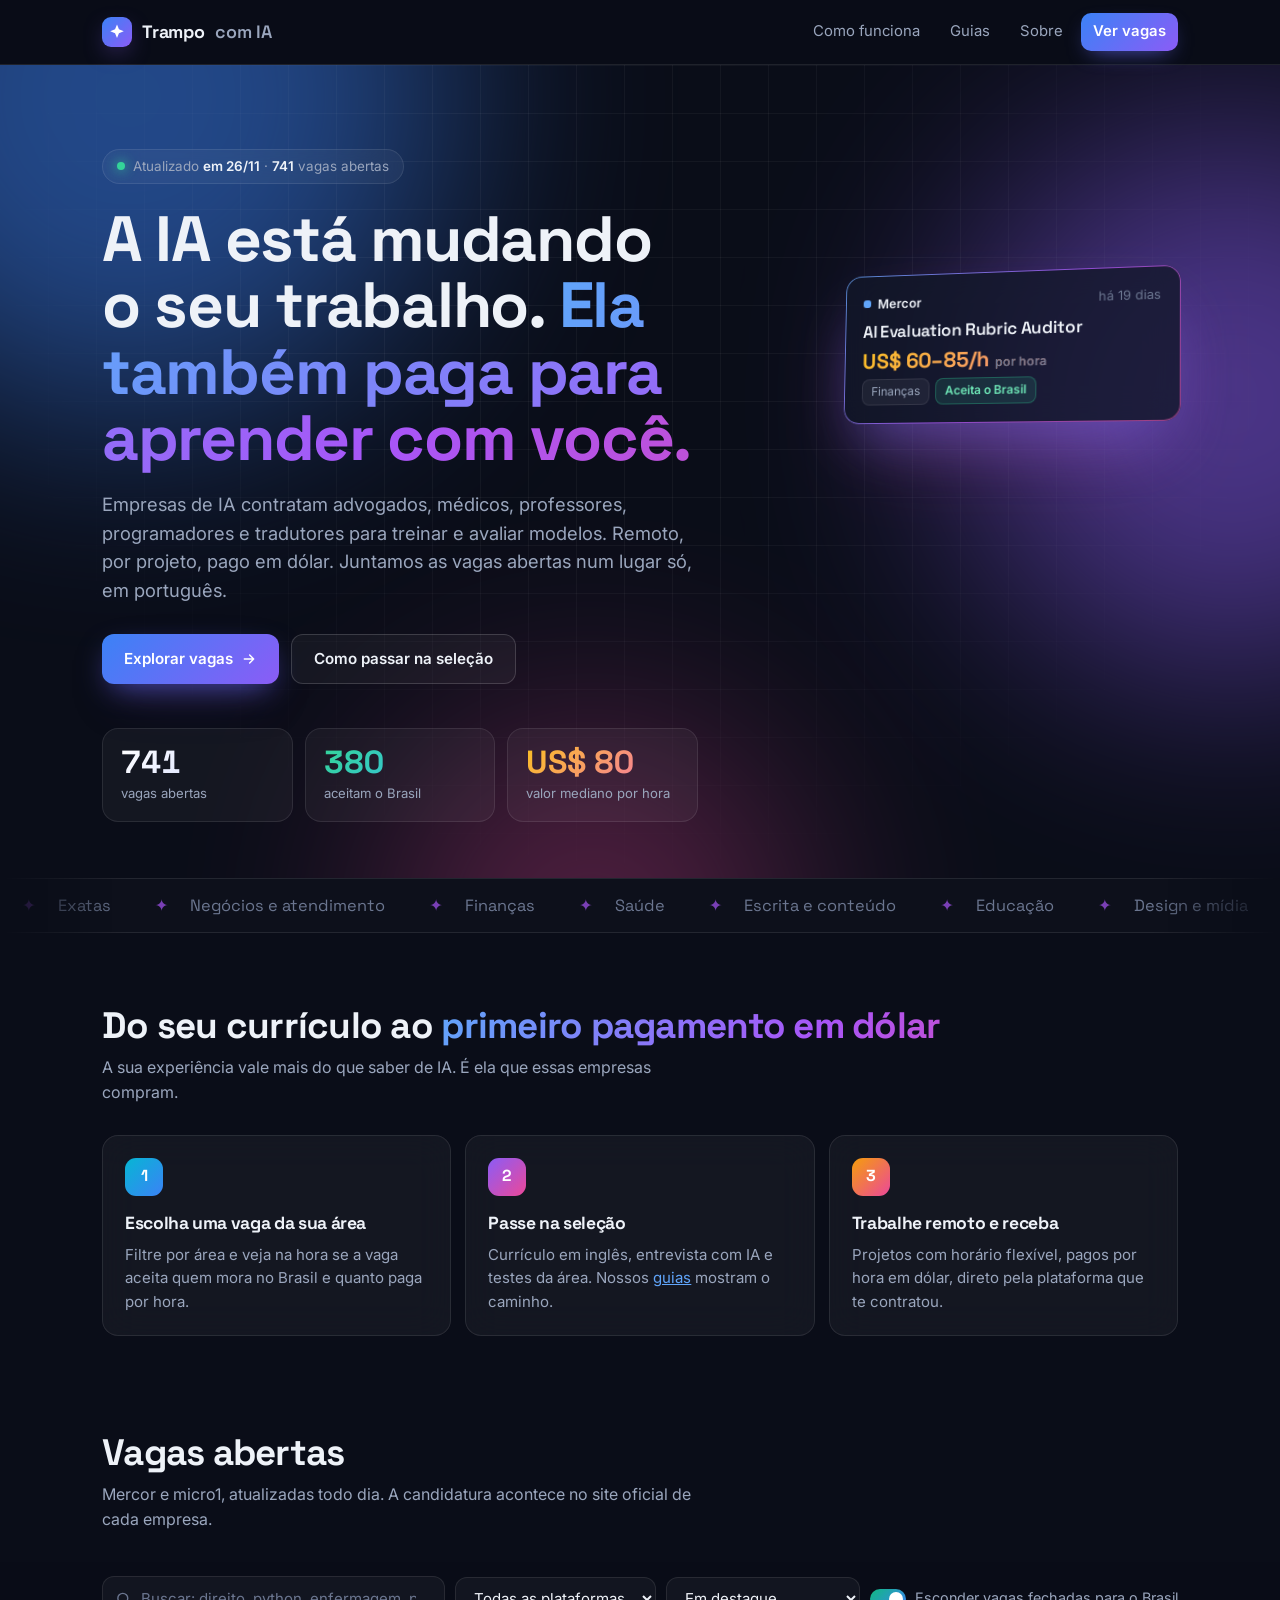
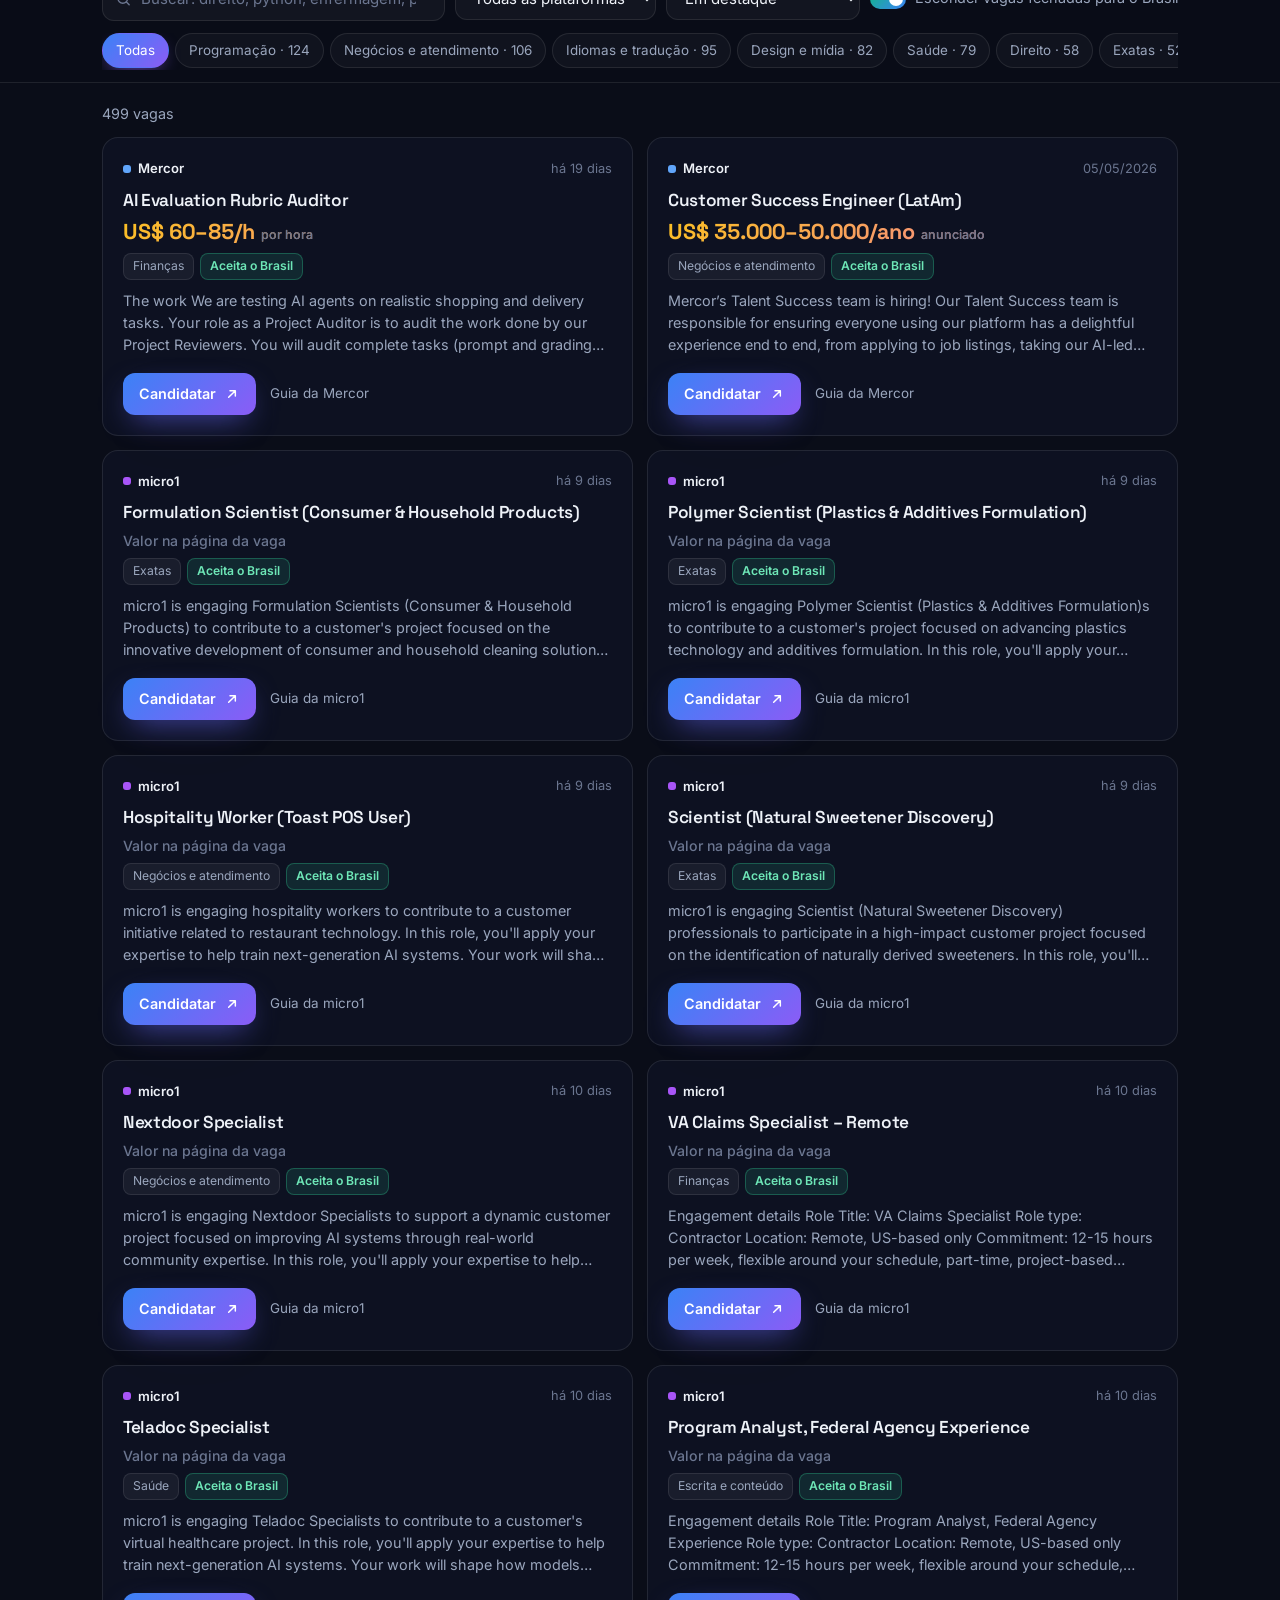
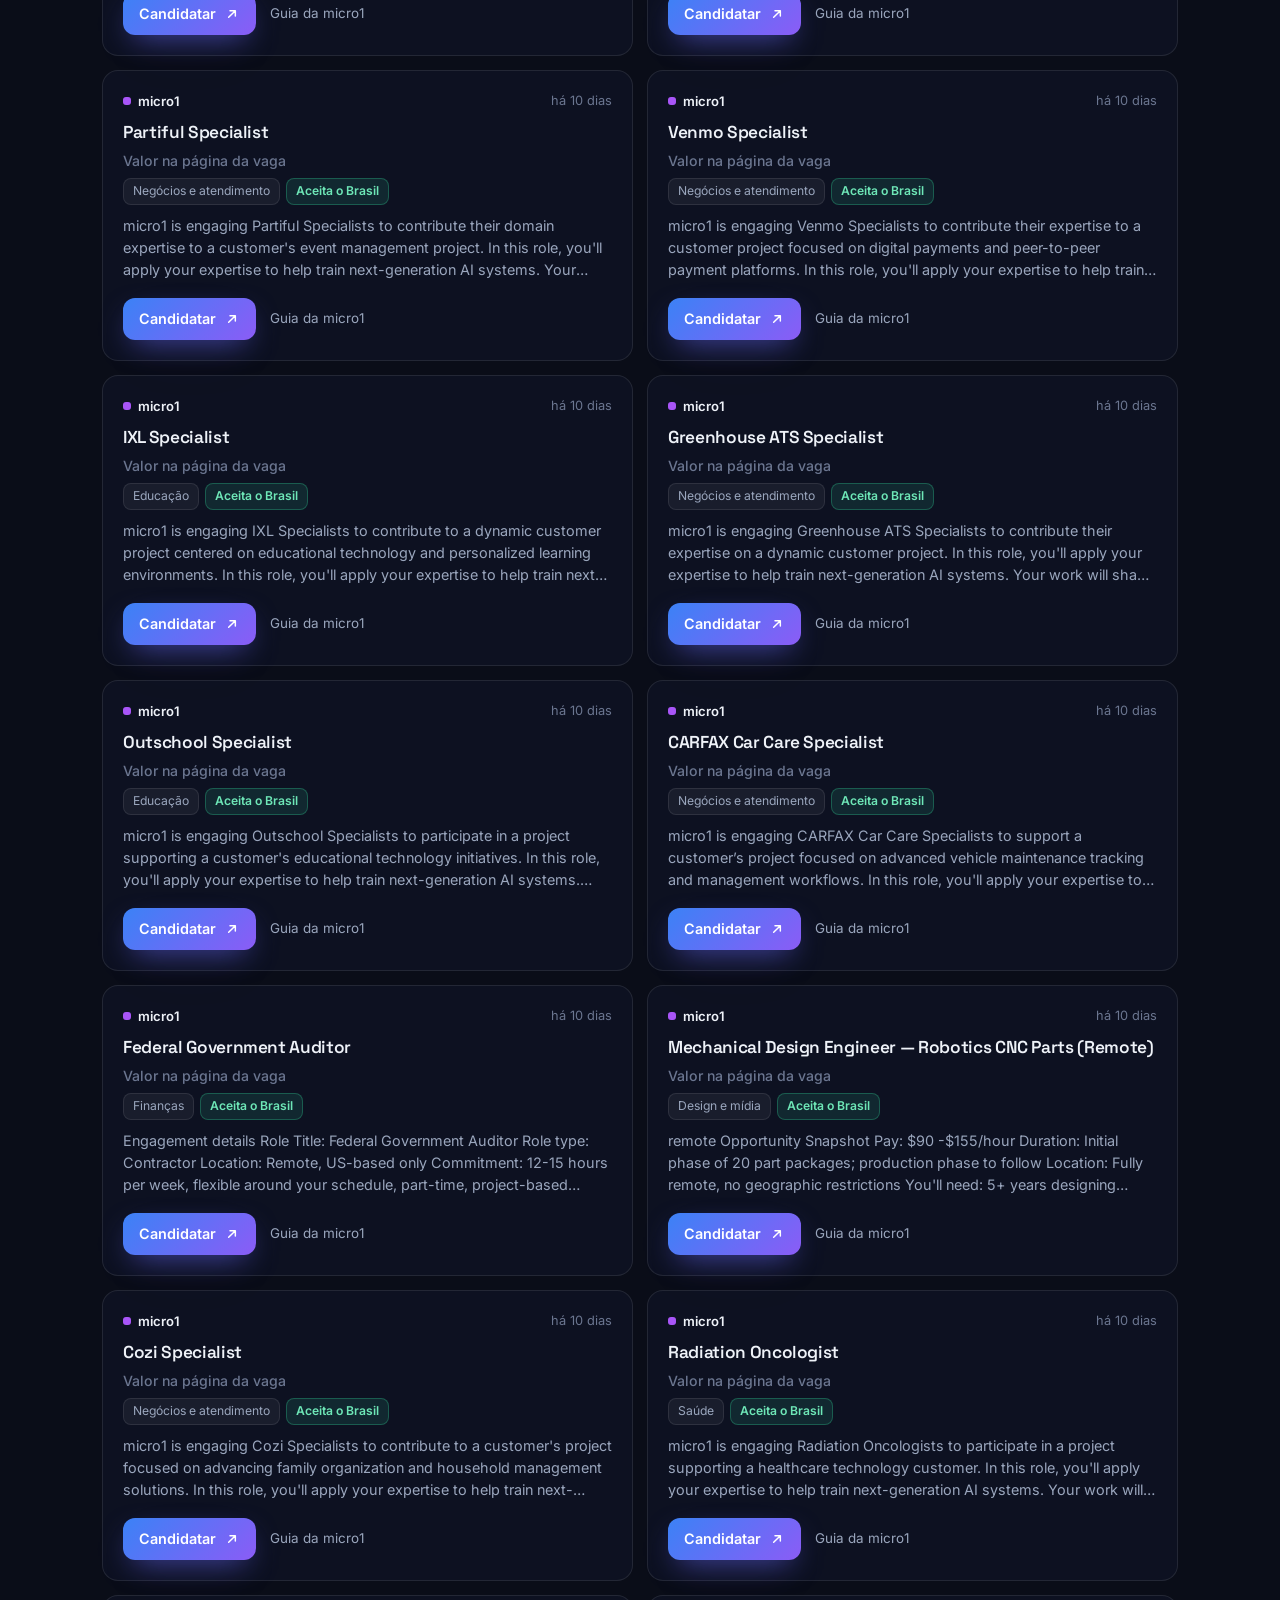
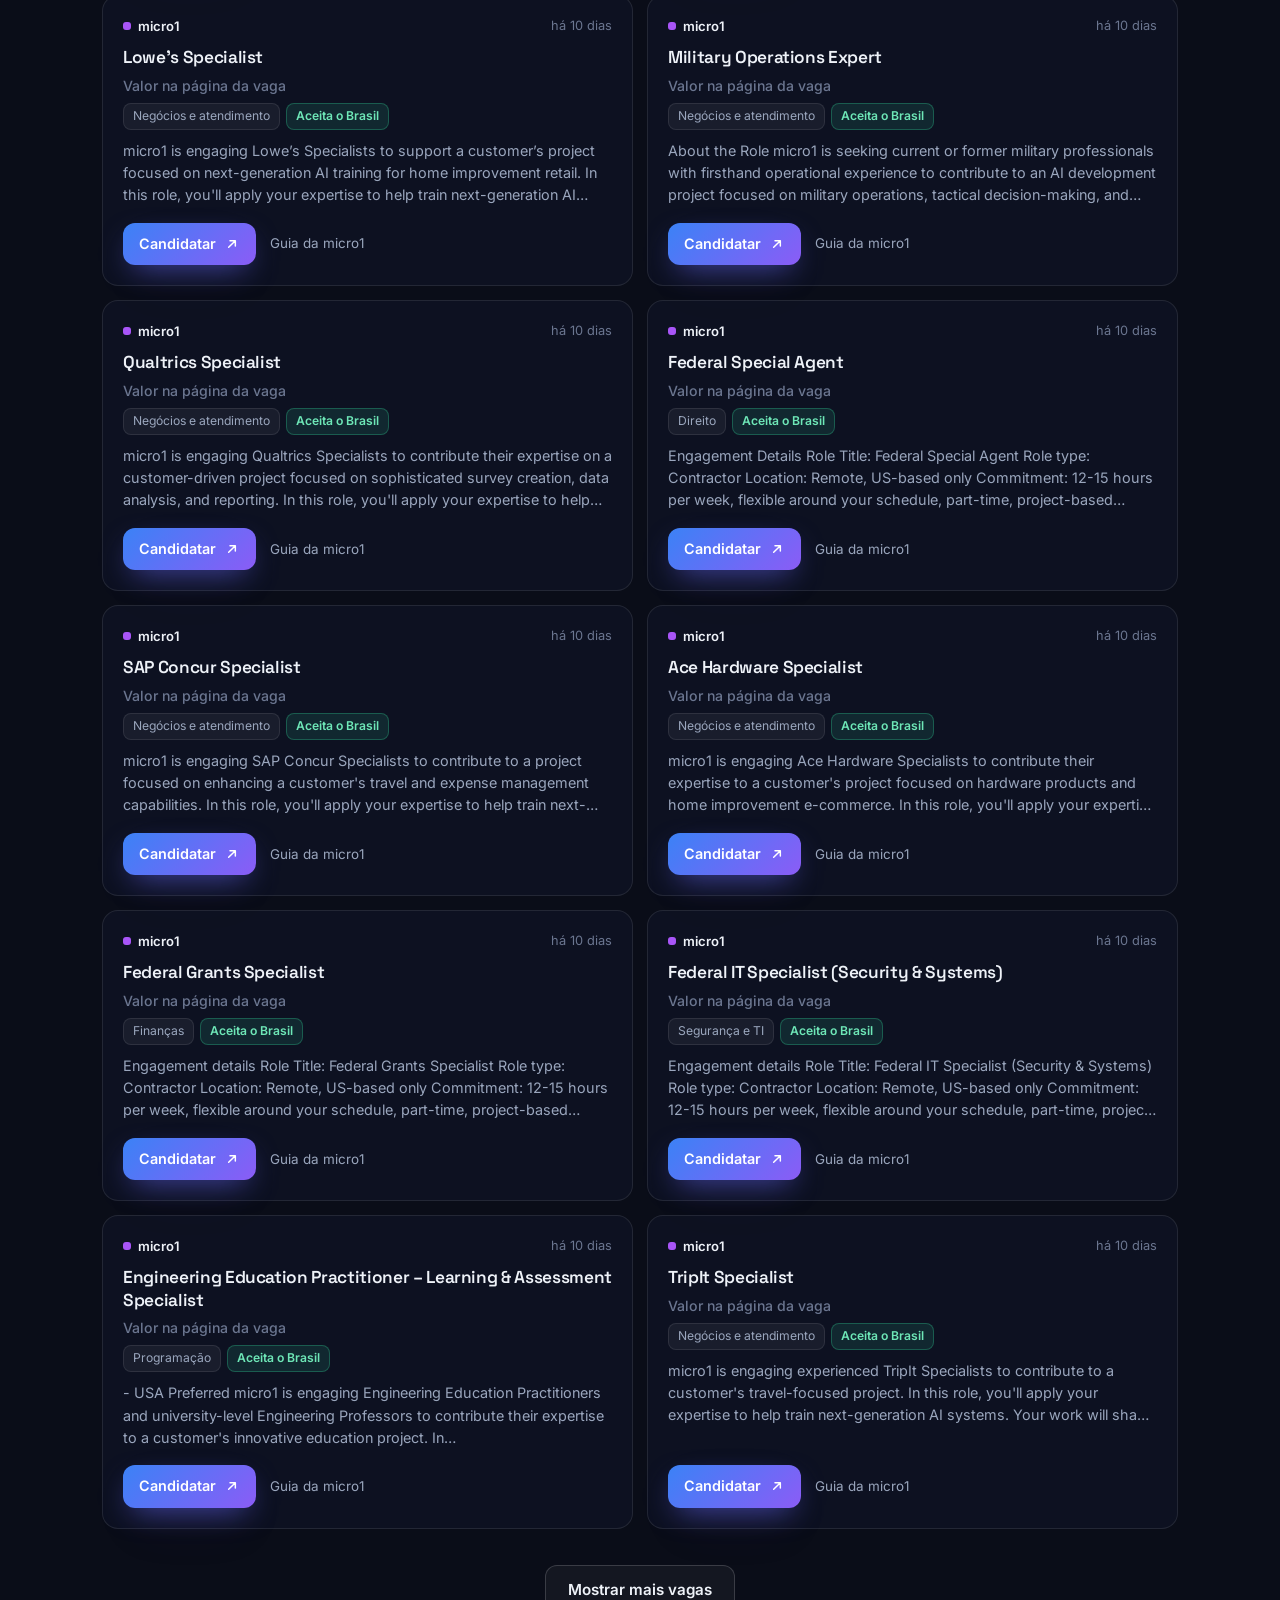
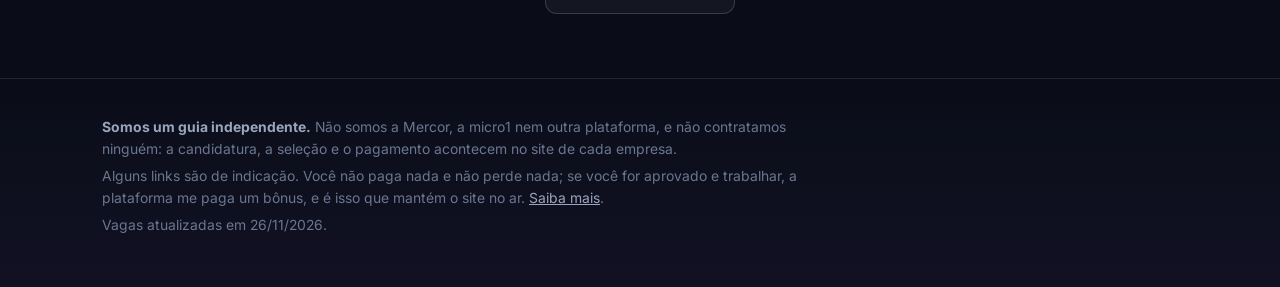
==== commit 9c5d4eed: "Novo visual: tema escuro aurora, vitrine de vagas no topo, ordem Em destaque e paginas de guia redes" ====
--- a/site/index.html
+++ b/site/index.html
@@ -4,48 +4,89 @@
 <meta charset="utf-8">
 <meta name="viewport" content="width=device-width, initial-scale=1">
 <title>Trampo com IA: vagas remotas para treinar inteligência artificial</title>
-<meta name="description" content="Vagas remotas, pagas em dólar, para profissionais que querem treinar e avaliar modelos de IA. Atualizado todo dia.">
+<meta name="description" content="Vagas remotas, pagas em dólar, para profissionais que querem treinar e avaliar modelos de IA. Atualizado todo dia, em português.">
+<meta property="og:title" content="Trampo com IA: seja pago para ensinar a IA">
+<meta property="og:description" content="Vagas remotas pagas em dólar para advogados, médicos, professores, programadores e tradutores treinarem IA. Atualizado todo dia.">
+<meta name="theme-color" content="#0a0d18">
+<link rel="icon" href="data:image/svg+xml,%3Csvg xmlns='http://www.w3.org/2000/svg' viewBox='0 0 32 32'%3E%3Cdefs%3E%3ClinearGradient id='g' x1='0' y1='0' x2='1' y2='1'%3E%3Cstop stop-color='%233b82f6'/%3E%3Cstop offset='1' stop-color='%238b5cf6'/%3E%3C/linearGradient%3E%3C/defs%3E%3Crect width='32' height='32' rx='9' fill='url(%23g)'/%3E%3Cpath d='M16 6l2.6 6.4L25 15l-6.4 2.6L16 24l-2.6-6.4L7 15l6.4-2.6z' fill='white'/%3E%3C/svg%3E">
 <link rel="stylesheet" href="estilo.css">
 </head>
 <body>
 <header class="topo"><div class="envolve">
-  <a class="logo" href="./">Trampo<span> com IA</span></a>
+  <a class="logo" href="./"><span class="logo-marca"><svg viewBox="0 0 24 24" fill="#fff" aria-hidden="true"><path d="M12 2l2.6 6.4L21 11l-6.4 2.6L12 20l-2.6-6.4L3 11l6.4-2.6z"/></svg></span>Trampo<span>com IA</span></a>
   <nav class="menu">
-    <a href="./" aria-current="page">Vagas</a>
+    <a href="#como">Como funciona</a>
     <a href="guias/">Guias</a>
-    <a href="como-funciona.html">Como funciona</a>
+    <a href="como-funciona.html">Sobre</a>
+    <a class="cta" href="#vagas">Ver vagas</a>
   </nav>
 </div></header>
 
 <main>
-  <section class="hero envolve">
-    <h1>A IA está mudando o seu trabalho. Ela também paga para aprender com você.</h1>
-    <p>Empresas de IA contratam advogados, médicos, professores, programadores e tradutores para treinar e avaliar modelos.
-       Trabalho remoto, por projeto, pago em dólar. Juntamos as vagas abertas num lugar só, em português.</p>
-    <div class="numeros">
-      <div><b id="n-total">–</b><small>vagas abertas</small></div>
-      <div><b id="n-br">–</b><small>aceitam o Brasil</small></div>
-      <div><b id="n-mediana">–</b><small>valor mediano por hora</small></div>
+  <section class="hero">
+    <div class="aurora" aria-hidden="true"><i></i><i></i><i></i></div>
+    <div class="envolve hero-grade">
+     <div class="hero-texto">
+      <span class="pilula vidro"><span class="ponto"></span><span>Atualizado <b id="h-data">todo dia</b> · <b id="h-total">–</b> vagas abertas</span></span>
+      <h1>A IA está mudando o seu trabalho. <span class="grad-texto">Ela também paga para aprender com você.</span></h1>
+      <p class="sub">Empresas de IA contratam advogados, médicos, professores, programadores e tradutores para treinar e avaliar modelos.
+         Remoto, por projeto, pago em dólar. Juntamos as vagas abertas num lugar só, em português.</p>
+      <div class="hero-acoes">
+        <a class="botao" href="#vagas">Explorar vagas
+          <svg viewBox="0 0 24 24" fill="none" stroke="currentColor" stroke-width="2.2" stroke-linecap="round" stroke-linejoin="round" aria-hidden="true"><path d="M5 12h14M13 6l6 6-6 6"/></svg></a>
+        <a class="botao-vidro" href="guias/geral.html">Como passar na seleção</a>
+      </div>
+      <div class="numeros">
+        <div class="numero vidro"><b id="n-total">–</b><small>vagas abertas</small></div>
+        <div class="numero vidro br"><b id="n-br">–</b><small>aceitam o Brasil</small></div>
+        <div class="numero vidro ouro"><b id="n-mediana">–</b><small>valor mediano por hora</small></div>
+      </div>
+     </div>
+     <div class="vitrine" id="vitrine" aria-hidden="true"></div>
     </div>
   </section>
 
-  <section class="filtros"><div class="envolve">
-    <div class="linha-f">
-      <input type="search" id="busca" placeholder="Buscar: direito, python, enfermagem, português…" aria-label="Buscar vagas">
-      <select id="plataforma" aria-label="Plataforma"><option value="">Todas as plataformas</option></select>
-      <select id="ordem" aria-label="Ordenar">
-        <option value="novas">Mais recentes</option>
-        <option value="valor">Maior valor por hora</option>
-      </select>
-      <label class="troca"><input type="checkbox" id="so-br" checked> Esconder vagas fechadas para o Brasil</label>
+  <div class="faixa" aria-hidden="true"><div class="faixa-trilho" id="faixa"></div></div>
+
+  <section class="secao envolve" id="como">
+    <h2 class="secao-titulo">Do seu currículo ao <span class="grad-texto">primeiro pagamento em dólar</span></h2>
+    <p class="secao-sub">A sua experiência vale mais do que saber de IA. É ela que essas empresas compram.</p>
+    <div class="passos">
+      <div class="passo vidro"><div class="passo-n">1</div><h3>Escolha uma vaga da sua área</h3>
+        <p>Filtre por área e veja na hora se a vaga aceita quem mora no Brasil e quanto paga por hora.</p></div>
+      <div class="passo vidro"><div class="passo-n">2</div><h3>Passe na seleção</h3>
+        <p>Currículo em inglês, entrevista com IA e testes da área. Nossos <a href="guias/">guias</a> mostram o caminho.</p></div>
+      <div class="passo vidro"><div class="passo-n">3</div><h3>Trabalhe remoto e receba</h3>
+        <p>Projetos com horário flexível, pagos por hora em dólar, direto pela plataforma que te contratou.</p></div>
     </div>
-    <div class="chips" id="areas" role="group" aria-label="Área"></div>
-  </div></section>
+  </section>
 
-  <section class="envolve">
-    <p class="resultado" id="resultado" aria-live="polite">Carregando vagas…</p>
-    <div class="lista" id="lista"></div>
-    <button class="mais" id="mais" hidden>Mostrar mais vagas</button>
+  <section id="vagas" class="secao" style="padding-bottom:0">
+    <div class="envolve">
+      <h2 class="secao-titulo">Vagas abertas</h2>
+      <p class="secao-sub">Mercor e micro1, atualizadas todo dia. A candidatura acontece no site oficial de cada empresa.</p>
+    </div>
+    <div class="filtros"><div class="envolve">
+      <div class="linha-f">
+        <label class="campo">
+          <svg viewBox="0 0 24 24" fill="none" stroke="currentColor" stroke-width="2" stroke-linecap="round" aria-hidden="true"><circle cx="11" cy="11" r="7"/><path d="M20 20l-3.5-3.5"/></svg>
+          <input type="search" id="busca" placeholder="Buscar: direito, python, enfermagem, português…" aria-label="Buscar vagas">
+        </label>
+        <select id="plataforma" aria-label="Plataforma"><option value="">Todas as plataformas</option></select>
+        <select id="ordem" aria-label="Ordenar">
+          <option value="destaque">Em destaque</option>
+          <option value="novas">Mais recentes</option>
+          <option value="valor">Maior valor por hora</option>
+        </select>
+        <label class="troca"><input type="checkbox" id="so-br" checked> Esconder vagas fechadas para o Brasil</label>
+      </div>
+      <div class="chips" id="areas" role="group" aria-label="Área"></div>
+    </div></div>
+    <div class="envolve">
+      <p class="resultado" id="resultado" aria-live="polite">Carregando vagas…</p>
+      <div class="lista" id="lista"></div>
+      <button class="mais botao-vidro" id="mais" hidden>Mostrar mais vagas</button>
+    </div>
   </section>
 </main>
 
--- a/site/estilo.css
+++ b/site/estilo.css
@@ -1,75 +1,244 @@
+/* Trampo com IA — visual escuro "aurora": azul-marinho, luzes azul/roxo/rosa, vidro fosco e destaque âmbar. */
+@import url("https://fonts.googleapis.com/css2?family=Space+Grotesk:wght@500;600;700&family=Inter:wght@400;500;600&display=swap");
+
 :root {
-  --bg: #f6f5f1; --sup: #ffffff; --tinta: #1d1f1c; --suave: #62665f; --linha: #e2e0d8;
-  --marca: #1f6f4a; --marca-2: #e8f2ec; --alerta: #9a5b12; --alerta-2: #fbf1e3; --raio: 12px;
-  font-family: "Inter", system-ui, -apple-system, "Segoe UI", sans-serif;
-}
-@media (prefers-color-scheme: dark) {
-  :root { --bg: #121412; --sup: #1a1d1a; --tinta: #ecebe6; --suave: #a3a69f; --linha: #2c302c;
-          --marca: #5cc493; --marca-2: #1c2f25; --alerta: #e7a95a; --alerta-2: #2e2416; }
+  --bg: #0a0d18;            /* hsl(230 38% 6%) */
+  --bg-2: #0e1222;
+  --card: rgba(17, 22, 40, .62);
+  --vidro: rgba(255, 255, 255, .045);
+  --linha: rgba(255, 255, 255, .09);
+  --linha-forte: rgba(255, 255, 255, .16);
+  --tinta: #eef2f8;
+  --suave: #9aa6bd;
+  --fraco: #6b7690;
+  --azul: #60a5fa; --roxo: #a855f7; --rosa: #ec4899; --ambar: #fbbf24; --verde: #34d399;
+  --grad: linear-gradient(135deg, #3b82f6, #8b5cf6);
+  --grad-aurora: linear-gradient(120deg, #60a5fa, #a855f7, #ec4899, #f59e0b, #60a5fa);
+  --raio: 16px;
+  --display: "Space Grotesk", "Inter", system-ui, sans-serif;
+  color-scheme: dark;
 }
 * { box-sizing: border-box; }
-body { margin: 0; background: var(--bg); color: var(--tinta); line-height: 1.5; }
-a { color: var(--marca); }
-.envolve { max-width: 1040px; margin: 0 auto; padding: 0 20px; }
-
-header.topo { border-bottom: 1px solid var(--linha); background: var(--sup); }
-header.topo .envolve { display: flex; align-items: center; gap: 24px; height: 60px; }
-.logo { font-weight: 800; font-size: 1.15rem; text-decoration: none; color: var(--tinta); letter-spacing: -.01em; }
-.logo span { color: var(--marca); }
-nav.menu { display: flex; gap: 18px; margin-left: auto; font-size: .95rem; }
-nav.menu a { color: var(--suave); text-decoration: none; }
-nav.menu a:hover, nav.menu a[aria-current] { color: var(--tinta); }
-
-.hero { padding: 40px 0 20px; }
-.hero h1 { font-size: clamp(1.6rem, 3.6vw, 2.4rem); line-height: 1.15; margin: 0 0 10px; letter-spacing: -.02em; max-width: 22ch; }
-.hero p { color: var(--suave); margin: 0; max-width: 60ch; font-size: 1.05rem; }
-.numeros { display: flex; gap: 28px; margin-top: 22px; flex-wrap: wrap; }
-.numeros b { display: block; font-size: 1.5rem; font-variant-numeric: tabular-nums; }
-.numeros small { color: var(--suave); }
-
-.filtros { position: sticky; top: 0; z-index: 5; background: var(--bg); padding: 14px 0; border-bottom: 1px solid var(--linha); }
+html { scroll-behavior: smooth; }
+body {
+  margin: 0; background: var(--bg); color: var(--tinta); line-height: 1.55; overflow-x: clip;
+  font-family: "Inter", system-ui, -apple-system, "Segoe UI", sans-serif; -webkit-font-smoothing: antialiased;
+}
+a { color: var(--azul); }
+h1, h2, h3 { font-family: var(--display); letter-spacing: -.02em; }
+.envolve { max-width: 1120px; margin: 0 auto; padding: 0 22px; }
+:focus-visible { outline: 2px solid var(--azul); outline-offset: 2px; border-radius: 6px; }
+
+/* ---------- utilidades do visual ---------- */
+.grad-texto {
+  background: var(--grad-aurora); background-size: 300% 300%;
+  -webkit-background-clip: text; background-clip: text; color: transparent;
+  animation: pan 9s ease infinite;
+}
+.vidro { background: var(--vidro); border: 1px solid var(--linha); backdrop-filter: blur(18px); -webkit-backdrop-filter: blur(18px); }
+@keyframes pan { 0%, 100% { background-position: 0% 50%; } 50% { background-position: 100% 50%; } }
+@keyframes blob { 0%, 100% { transform: translate(0, 0) scale(1); } 33% { transform: translate(40px, -50px) scale(1.12); } 66% { transform: translate(-30px, 30px) scale(.92); } }
+@keyframes pulso { 0%, 100% { opacity: .45; } 50% { opacity: 1; } }
+@keyframes desliza { from { transform: translateX(0); } to { transform: translateX(-50%); } }
+@keyframes sobe { from { opacity: 0; transform: translateY(14px); } to { opacity: 1; transform: none; } }
+
+/* ---------- topo ---------- */
+header.topo {
+  position: sticky; top: 0; z-index: 20;
+  background: rgba(10, 13, 24, .72); backdrop-filter: blur(18px); -webkit-backdrop-filter: blur(18px);
+  border-bottom: 1px solid var(--linha);
+}
+header.topo .envolve { display: flex; align-items: center; gap: 24px; height: 64px; }
+.logo { display: inline-flex; align-items: center; gap: 10px; font-family: var(--display); font-weight: 700; font-size: 1.12rem;
+        color: var(--tinta); text-decoration: none; letter-spacing: -.01em; }
+.logo span { color: var(--suave); font-weight: 600; }
+.logo-marca { width: 30px; height: 30px; border-radius: 9px; background: var(--grad); display: grid; place-items: center;
+              box-shadow: 0 8px 24px -8px rgba(139, 92, 246, .8); }
+.logo-marca svg { width: 18px; height: 18px; }
+nav.menu { display: flex; gap: 6px; margin-left: auto; align-items: center; }
+nav.menu a { color: var(--suave); text-decoration: none; font-size: .93rem; padding: 7px 12px; border-radius: 10px; transition: color .2s, background .2s; }
+nav.menu a:hover { color: var(--tinta); background: var(--vidro); }
+nav.menu a[aria-current] { color: var(--tinta); }
+nav.menu a.cta { color: #fff; background: var(--grad); font-weight: 600; box-shadow: 0 8px 22px -10px rgba(99, 102, 241, .9); }
+nav.menu a.cta:hover { filter: brightness(1.1); }
+
+/* ---------- hero ---------- */
+.hero { position: relative; isolation: isolate; overflow: hidden; padding: 84px 0 56px; }
+.aurora { position: absolute; inset: 0; z-index: -1; pointer-events: none; }
+.aurora i { position: absolute; border-radius: 50%; filter: blur(110px); opacity: .5; animation: blob 18s ease-in-out infinite; }
+.aurora i:nth-child(1) { width: 40rem; height: 40rem; top: -18rem; left: -12rem; background: #3b82f6; }
+.aurora i:nth-child(2) { width: 34rem; height: 34rem; top: 4rem; right: -14rem; background: #8b5cf6; animation-delay: -6s; }
+.aurora i:nth-child(3) { width: 26rem; height: 26rem; bottom: -16rem; left: 30%; background: #ec4899; opacity: .32; animation-delay: -12s; }
+.aurora::after { content: ""; position: absolute; inset: 0;
+  background-image: linear-gradient(to right, rgba(255,255,255,.045) 1px, transparent 1px), linear-gradient(to bottom, rgba(255,255,255,.045) 1px, transparent 1px);
+  background-size: 48px 48px; mask-image: radial-gradient(ellipse at 50% 30%, #000 30%, transparent 75%); -webkit-mask-image: radial-gradient(ellipse at 50% 30%, #000 30%, transparent 75%); }
+.pilula { display: inline-flex; align-items: center; gap: 8px; padding: 6px 14px; border-radius: 99px; font-size: .84rem; color: var(--suave); }
+.pilula b { color: var(--tinta); font-weight: 600; }
+.ponto { width: 8px; height: 8px; border-radius: 50%; background: var(--verde); box-shadow: 0 0 12px var(--verde); animation: pulso 2.4s ease-in-out infinite; }
+.hero h1 { font-size: clamp(2.1rem, 5.4vw, 4rem); line-height: 1.04; margin: 22px 0 18px; max-width: 16ch; font-weight: 700; }
+.hero .sub { color: var(--suave); font-size: clamp(1rem, 1.6vw, 1.15rem); max-width: 58ch; margin: 0; }
+.hero-acoes { display: flex; gap: 12px; flex-wrap: wrap; margin-top: 30px; }
+.hero-texto > * { animation: sobe .7s ease both; }
+.hero-texto > *:nth-child(2) { animation-delay: .08s; }
+.hero-texto > *:nth-child(3) { animation-delay: .16s; }
+.hero-texto > *:nth-child(4) { animation-delay: .24s; }
+.hero-texto > *:nth-child(5) { animation-delay: .32s; }
+
+.botao, .botao-vidro {
+  display: inline-flex; align-items: center; justify-content: center; gap: 8px; font: inherit; font-weight: 600; font-size: .95rem;
+  padding: 12px 22px; border-radius: 12px; text-decoration: none; cursor: pointer; border: 0; transition: transform .15s, filter .2s, background .2s;
+}
+.botao { background: var(--grad); color: #fff; box-shadow: 0 10px 30px -10px rgba(99, 102, 241, .75), 0 20px 50px -20px rgba(168, 85, 247, .5); }
+.botao:hover { filter: brightness(1.12); transform: translateY(-1px); }
+.botao-vidro { color: var(--tinta); background: var(--vidro); border: 1px solid var(--linha-forte); }
+.botao-vidro:hover { background: rgba(255, 255, 255, .09); }
+.botao svg, .botao-vidro svg { width: 16px; height: 16px; }
+
+.numeros { display: grid; grid-template-columns: repeat(3, minmax(0, 1fr)); gap: 12px; margin-top: 44px; max-width: 640px; }
+.numero { padding: 16px 18px; border-radius: var(--raio); }
+.numero b { display: block; white-space: nowrap; font-family: var(--display); font-size: clamp(1.5rem, 3vw, 2rem); line-height: 1.1; font-variant-numeric: tabular-nums;
+            background: linear-gradient(135deg, #fff, #c7d2fe); -webkit-background-clip: text; background-clip: text; color: transparent; }
+.numero.br b { background: linear-gradient(135deg, #34d399, #38bdf8); -webkit-background-clip: text; background-clip: text; }
+.numero.ouro b { background: linear-gradient(135deg, #fbbf24, #f472b6); -webkit-background-clip: text; background-clip: text; }
+.numero small { color: var(--suave); font-size: .82rem; }
+
+/* cards de vaga flutuando à direita do topo */
+.hero-grade { display: grid; grid-template-columns: minmax(0, 1.15fr) minmax(0, .85fr); gap: 40px; align-items: center; }
+.vitrine { position: relative; height: 430px; perspective: 1200px; }
+.vitrine .vaga { position: absolute; width: min(100%, 340px); padding: 18px; gap: 8px; pointer-events: none;
+                 background: rgba(17, 22, 40, .78); backdrop-filter: blur(16px); -webkit-backdrop-filter: blur(16px);
+                 box-shadow: 0 30px 60px -15px rgba(99, 102, 241, .45), 0 40px 90px -25px rgba(236, 72, 153, .3);
+                 animation: flutua 7s ease-in-out infinite; }
+.vitrine .vaga::before { opacity: 1; }
+.vitrine .vaga:nth-child(1) { top: 0; right: 0; transform: rotateY(-12deg) rotateX(4deg); }
+.vitrine .vaga:nth-child(2) { top: 150px; left: 0; transform: rotateY(-12deg) rotateX(4deg); animation-delay: -2.3s; z-index: 2; }
+.vitrine .vaga:nth-child(3) { top: 295px; right: 24px; transform: rotateY(-12deg) rotateX(4deg); animation-delay: -4.6s; opacity: .85; }
+.vitrine .resumo, .vitrine .acoes { display: none; }
+@keyframes flutua { 0%, 100% { translate: 0 0; } 50% { translate: 0 -14px; } }
+
+/* faixa de áreas que desliza */
+.faixa { border-block: 1px solid var(--linha); overflow: hidden; padding: 14px 0; background: rgba(255, 255, 255, .015);
+         mask-image: linear-gradient(90deg, transparent, #000 10%, #000 90%, transparent); -webkit-mask-image: linear-gradient(90deg, transparent, #000 10%, #000 90%, transparent); }
+.faixa-trilho { display: flex; width: max-content; animation: desliza 40s linear infinite; }
+.faixa span { font-family: var(--display); color: var(--fraco); font-size: 1.02rem; padding: 0 22px; white-space: nowrap; }
+.faixa span::before { content: "✦"; margin-right: 22px; color: var(--roxo); opacity: .7; }
+
+/* ---------- como funciona (3 passos) ---------- */
+.secao { padding-block: 72px 24px; }
+.secao-titulo { font-size: clamp(1.6rem, 3.2vw, 2.3rem); margin: 0 0 8px; line-height: 1.15; }
+.secao-sub { color: var(--suave); margin: 0 0 30px; max-width: 60ch; }
+.passos { display: grid; grid-template-columns: repeat(3, minmax(0, 1fr)); gap: 14px; }
+.passo { padding: 22px; border-radius: var(--raio); position: relative; }
+.passo-n { width: 38px; height: 38px; border-radius: 11px; display: grid; place-items: center; font-family: var(--display); font-weight: 700; color: #fff; margin-bottom: 14px; }
+.passo:nth-child(1) .passo-n { background: linear-gradient(135deg, #06b6d4, #3b82f6); }
+.passo:nth-child(2) .passo-n { background: linear-gradient(135deg, #8b5cf6, #ec4899); }
+.passo:nth-child(3) .passo-n { background: linear-gradient(135deg, #f59e0b, #ec4899); }
+.passo h3 { margin: 0 0 6px; font-size: 1.1rem; }
+.passo p { margin: 0; color: var(--suave); font-size: .94rem; }
+
+/* ---------- filtros ---------- */
+#vagas { scroll-margin-top: 70px; }
+.filtros { position: sticky; top: 64px; z-index: 10; padding: 14px 0 12px; background: rgba(10, 13, 24, .82);
+           backdrop-filter: blur(18px); -webkit-backdrop-filter: blur(18px); border-bottom: 1px solid var(--linha); }
 .linha-f { display: flex; gap: 10px; flex-wrap: wrap; align-items: center; }
+.campo { position: relative; flex: 1 1 280px; }
+.campo svg { position: absolute; left: 13px; top: 50%; transform: translateY(-50%); width: 17px; height: 17px; color: var(--fraco); pointer-events: none; }
 .filtros input[type=search], .filtros select {
-  font: inherit; padding: 9px 12px; border: 1px solid var(--linha); border-radius: 10px; background: var(--sup); color: var(--tinta);
-}
-.filtros input[type=search] { flex: 1 1 260px; }
-.chips { display: flex; gap: 6px; flex-wrap: wrap; margin-top: 10px; }
-.chip { font: inherit; font-size: .88rem; padding: 5px 12px; border-radius: 99px; border: 1px solid var(--linha);
-        background: var(--sup); color: var(--suave); cursor: pointer; }
-.chip[aria-pressed=true] { background: var(--marca); border-color: var(--marca); color: #fff; }
-.troca { display: inline-flex; align-items: center; gap: 6px; font-size: .92rem; color: var(--suave); cursor: pointer; }
-
-.resultado { color: var(--suave); font-size: .92rem; margin: 16px 0 8px; }
-.lista { display: grid; gap: 12px; padding-bottom: 40px; }
-.vaga { background: var(--sup); border: 1px solid var(--linha); border-radius: var(--raio); padding: 16px 18px;
-        display: grid; grid-template-columns: 1fr auto; gap: 6px 18px; }
-.vaga h3 { margin: 0; font-size: 1.05rem; line-height: 1.3; }
-.meta { display: flex; gap: 8px; flex-wrap: wrap; font-size: .82rem; color: var(--suave); align-items: center; }
-.selo { padding: 2px 8px; border-radius: 6px; background: var(--bg); border: 1px solid var(--linha); }
-.selo.br { background: var(--marca-2); color: var(--marca); border-color: transparent; font-weight: 600; }
-.selo.fora { background: var(--alerta-2); color: var(--alerta); border-color: transparent; }
-.valor { font-weight: 700; font-size: 1.1rem; text-align: right; font-variant-numeric: tabular-nums; white-space: nowrap; }
-.valor small { display: block; font-weight: 400; font-size: .78rem; color: var(--suave); }
-.resumo { grid-column: 1 / -1; color: var(--suave); font-size: .92rem; margin: 4px 0 0; }
-.acoes { grid-column: 1 / -1; display: flex; gap: 10px; align-items: center; margin-top: 8px; flex-wrap: wrap; }
-.botao { display: inline-block; padding: 8px 16px; border-radius: 10px; background: var(--marca); color: #fff; text-decoration: none;
-         font-weight: 600; font-size: .92rem; }
-.botao:hover { filter: brightness(1.08); }
-.link-guia { font-size: .88rem; }
-.mais { display: block; margin: 0 auto 40px; font: inherit; padding: 10px 22px; border-radius: 10px; border: 1px solid var(--linha);
-        background: var(--sup); color: var(--tinta); cursor: pointer; }
-
-footer { border-top: 1px solid var(--linha); color: var(--suave); font-size: .88rem; padding: 24px 0 40px; }
-footer p { margin: 4px 0; max-width: 75ch; }
-
-.texto { max-width: 720px; padding: 32px 0 60px; }
-.texto h1 { letter-spacing: -.02em; line-height: 1.2; }
-.texto h2 { margin-top: 32px; font-size: 1.25rem; }
-.texto li { margin: 6px 0; }
-.aviso { background: var(--alerta-2); color: var(--alerta); padding: 10px 14px; border-radius: 10px; font-size: .92rem; }
-
+  font: inherit; font-size: .94rem; padding: 10px 14px; border: 1px solid var(--linha); border-radius: 12px;
+  background: rgba(255, 255, 255, .04); color: var(--tinta); transition: border-color .2s, background .2s;
+}
+.filtros input[type=search] { width: 100%; padding-left: 38px; }
+.filtros input[type=search]::placeholder { color: var(--fraco); }
+.filtros input:focus, .filtros select:focus { border-color: rgba(139, 92, 246, .7); background: rgba(255, 255, 255, .07); outline: none; }
+.filtros select option { background: var(--bg-2); color: var(--tinta); }
+.troca { display: inline-flex; align-items: center; gap: 9px; font-size: .9rem; color: var(--suave); cursor: pointer; user-select: none; }
+.troca input { appearance: none; width: 36px; height: 20px; border-radius: 99px; background: rgba(255, 255, 255, .12); position: relative; cursor: pointer; transition: background .2s; margin: 0; }
+.troca input::after { content: ""; position: absolute; top: 3px; left: 3px; width: 14px; height: 14px; border-radius: 50%; background: #fff; transition: transform .2s; }
+.troca input:checked { background: linear-gradient(135deg, #10b981, #3b82f6); }
+.troca input:checked::after { transform: translateX(16px); }
+.chips { display: flex; gap: 6px; flex-wrap: nowrap; overflow-x: auto; margin-top: 12px; padding-bottom: 2px; scrollbar-width: none; }
+.chips::-webkit-scrollbar { display: none; }
+.chip { font: inherit; font-size: .84rem; padding: 6px 13px; border-radius: 99px; border: 1px solid var(--linha); white-space: nowrap;
+        background: rgba(255, 255, 255, .03); color: var(--suave); cursor: pointer; transition: all .2s; }
+.chip:hover { color: var(--tinta); border-color: var(--linha-forte); }
+.chip[aria-pressed=true] { background: var(--grad); border-color: transparent; color: #fff; box-shadow: 0 6px 18px -8px rgba(139, 92, 246, .9); }
+
+/* ---------- lista de vagas ---------- */
+.resultado { color: var(--suave); font-size: .9rem; margin: 20px 0 12px; }
+.lista { display: grid; grid-template-columns: repeat(2, minmax(0, 1fr)); gap: 14px; padding-bottom: 28px; }
+.vaga {
+  position: relative; display: flex; flex-direction: column; gap: 10px; padding: 20px; border-radius: var(--raio);
+  background: var(--card); border: 1px solid var(--linha); transition: transform .2s, border-color .2s, box-shadow .2s;
+}
+.vaga::before { /* borda em gradiente que aparece no hover */
+  content: ""; position: absolute; inset: -1px; border-radius: inherit; padding: 1px; pointer-events: none; opacity: 0; transition: opacity .25s;
+  background: linear-gradient(135deg, rgba(96,165,250,.8), rgba(168,85,247,.8), rgba(236,72,153,.6));
+  -webkit-mask: linear-gradient(#000 0 0) content-box, linear-gradient(#000 0 0); -webkit-mask-composite: xor; mask-composite: exclude;
+}
+.vaga:hover { transform: translateY(-2px); box-shadow: 0 20px 50px -24px rgba(99, 102, 241, .6); border-color: transparent; }
+.vaga:hover::before { opacity: 1; }
+.vaga-topo { display: flex; align-items: center; justify-content: space-between; gap: 10px; font-size: .8rem; color: var(--fraco); }
+.plat { display: inline-flex; align-items: center; gap: 7px; font-weight: 600; color: var(--tinta); font-size: .82rem; }
+.plat::before { content: ""; width: 8px; height: 8px; border-radius: 3px; background: var(--azul); }
+.plat.micro1::before { background: var(--roxo); }
+.vaga h3 { margin: 0; font-size: 1.08rem; line-height: 1.3; font-weight: 600; }
+.valor { font-family: var(--display); font-weight: 700; font-size: 1.35rem; line-height: 1; font-variant-numeric: tabular-nums;
+         background: linear-gradient(135deg, #fbbf24, #f472b6); -webkit-background-clip: text; background-clip: text; color: transparent; }
+.valor small { font-family: "Inter", sans-serif; font-weight: 500; font-size: .78rem; color: var(--fraco); -webkit-text-fill-color: var(--fraco); margin-left: 6px; }
+.valor.sem { font-size: .88rem; font-weight: 500; color: var(--fraco); -webkit-text-fill-color: var(--fraco); background: none; font-family: "Inter", sans-serif; }
+.meta { display: flex; gap: 6px; flex-wrap: wrap; align-items: center; }
+.selo { font-size: .76rem; padding: 3px 9px; border-radius: 8px; background: rgba(255, 255, 255, .05); border: 1px solid var(--linha); color: var(--suave); }
+.selo.br { background: rgba(52, 211, 153, .12); border-color: rgba(52, 211, 153, .3); color: #6ee7b7; font-weight: 600; }
+.selo.fora { background: rgba(251, 191, 36, .08); border-color: rgba(251, 191, 36, .22); color: #fcd34d; }
+.resumo { color: var(--suave); font-size: .9rem; margin: 0; display: -webkit-box; -webkit-line-clamp: 3; -webkit-box-orient: vertical; overflow: hidden; }
+.acoes { display: flex; gap: 14px; align-items: center; margin-top: auto; padding-top: 6px; flex-wrap: wrap; }
+.acoes .botao { padding: 10px 16px; font-size: .9rem; }
+.link-guia { font-size: .84rem; color: var(--suave); text-decoration: none; }
+.link-guia:hover { color: var(--tinta); text-decoration: underline; }
+.mais { display: block; margin: 8px auto 64px; }
+.vazio { grid-column: 1 / -1; text-align: center; padding: 48px 16px; border-radius: var(--raio); color: var(--suave); }
+
+/* ---------- rodapé ---------- */
+footer { border-top: 1px solid var(--linha); color: var(--fraco); font-size: .87rem; padding: 32px 0 44px; background: linear-gradient(180deg, transparent, rgba(139, 92, 246, .05)); }
+footer p { margin: 6px 0; max-width: 78ch; }
+footer b { color: var(--suave); }
+footer a { color: var(--suave); }
+
+/* ---------- páginas de texto (guias, como funciona) ---------- */
+.pagina-texto { position: relative; isolation: isolate; overflow: hidden; }
+.pagina-texto .aurora i { opacity: .28; }
+.texto { max-width: 760px; padding-block: 56px 72px; }
+.texto h1 { font-size: clamp(1.9rem, 4.4vw, 2.8rem); line-height: 1.1; margin: 0 0 18px; }
+.texto h2 { margin-top: 38px; font-size: 1.3rem; }
+.texto p, .texto li { color: #c3cbdb; }
+.texto li { margin: 8px 0; }
+.texto li b, .texto p b { color: var(--tinta); }
+.texto ol, .texto ul { padding-left: 1.2rem; }
+.texto ol li::marker { color: var(--roxo); font-weight: 700; }
+.aviso { background: rgba(251, 191, 36, .08); border: 1px solid rgba(251, 191, 36, .25); color: #fcd34d; padding: 12px 16px; border-radius: 12px; font-size: .92rem; }
+.lista-guias { list-style: none; padding: 0 !important; display: grid; gap: 10px; }
+.lista-guias a { display: block; padding: 16px 18px; border-radius: 14px; background: var(--card); border: 1px solid var(--linha); color: var(--tinta); text-decoration: none; transition: border-color .2s, transform .2s; }
+.lista-guias a:hover { border-color: rgba(139, 92, 246, .6); transform: translateX(3px); }
+.lista-guias small { display: block; color: var(--suave); margin-top: 2px; }
+
+@media (max-width: 960px) {
+  .hero-grade { grid-template-columns: 1fr; }
+  .vitrine { display: none; }
+}
+@media (max-width: 860px) {
+  .lista { grid-template-columns: 1fr; }
+  .passos { grid-template-columns: 1fr; }
+}
 @media (max-width: 600px) {
-  .vaga { grid-template-columns: 1fr; }
-  .valor { text-align: left; }
-  nav.menu { gap: 12px; font-size: .88rem; }
-}
+  .hero { padding: 56px 0 40px; }
+  nav.menu a:not(.cta) { display: none; }
+  .numeros { gap: 8px; }
+  .numero { padding: 12px; }
+  .numero b { font-size: 1.25rem; }
+  .filtros { position: static; }
+  .pagina-texto .texto { padding-block: 36px 56px; }
+  .filtros select { flex: 1 1 45%; }
+}
+@media (prefers-reduced-motion: reduce) {
+  *, *::before, *::after { animation: none !important; transition: none !important; }
+}
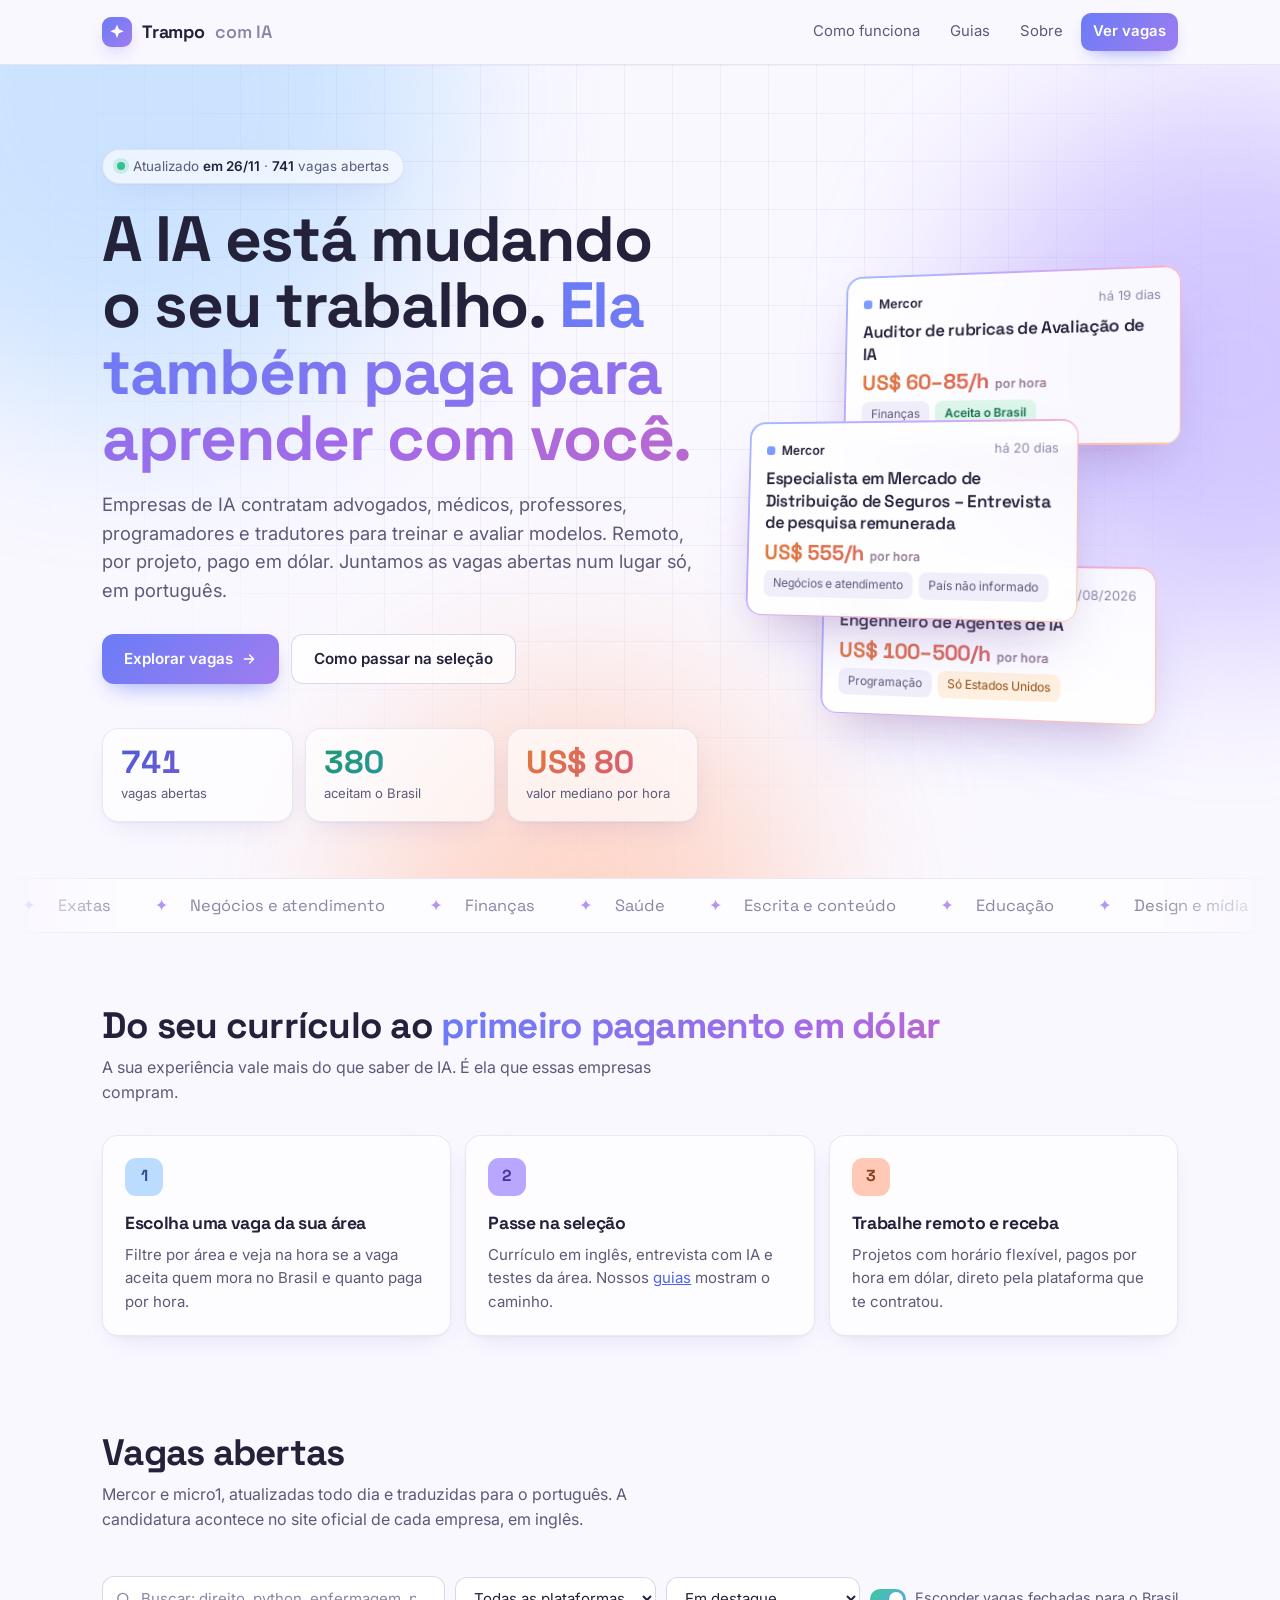
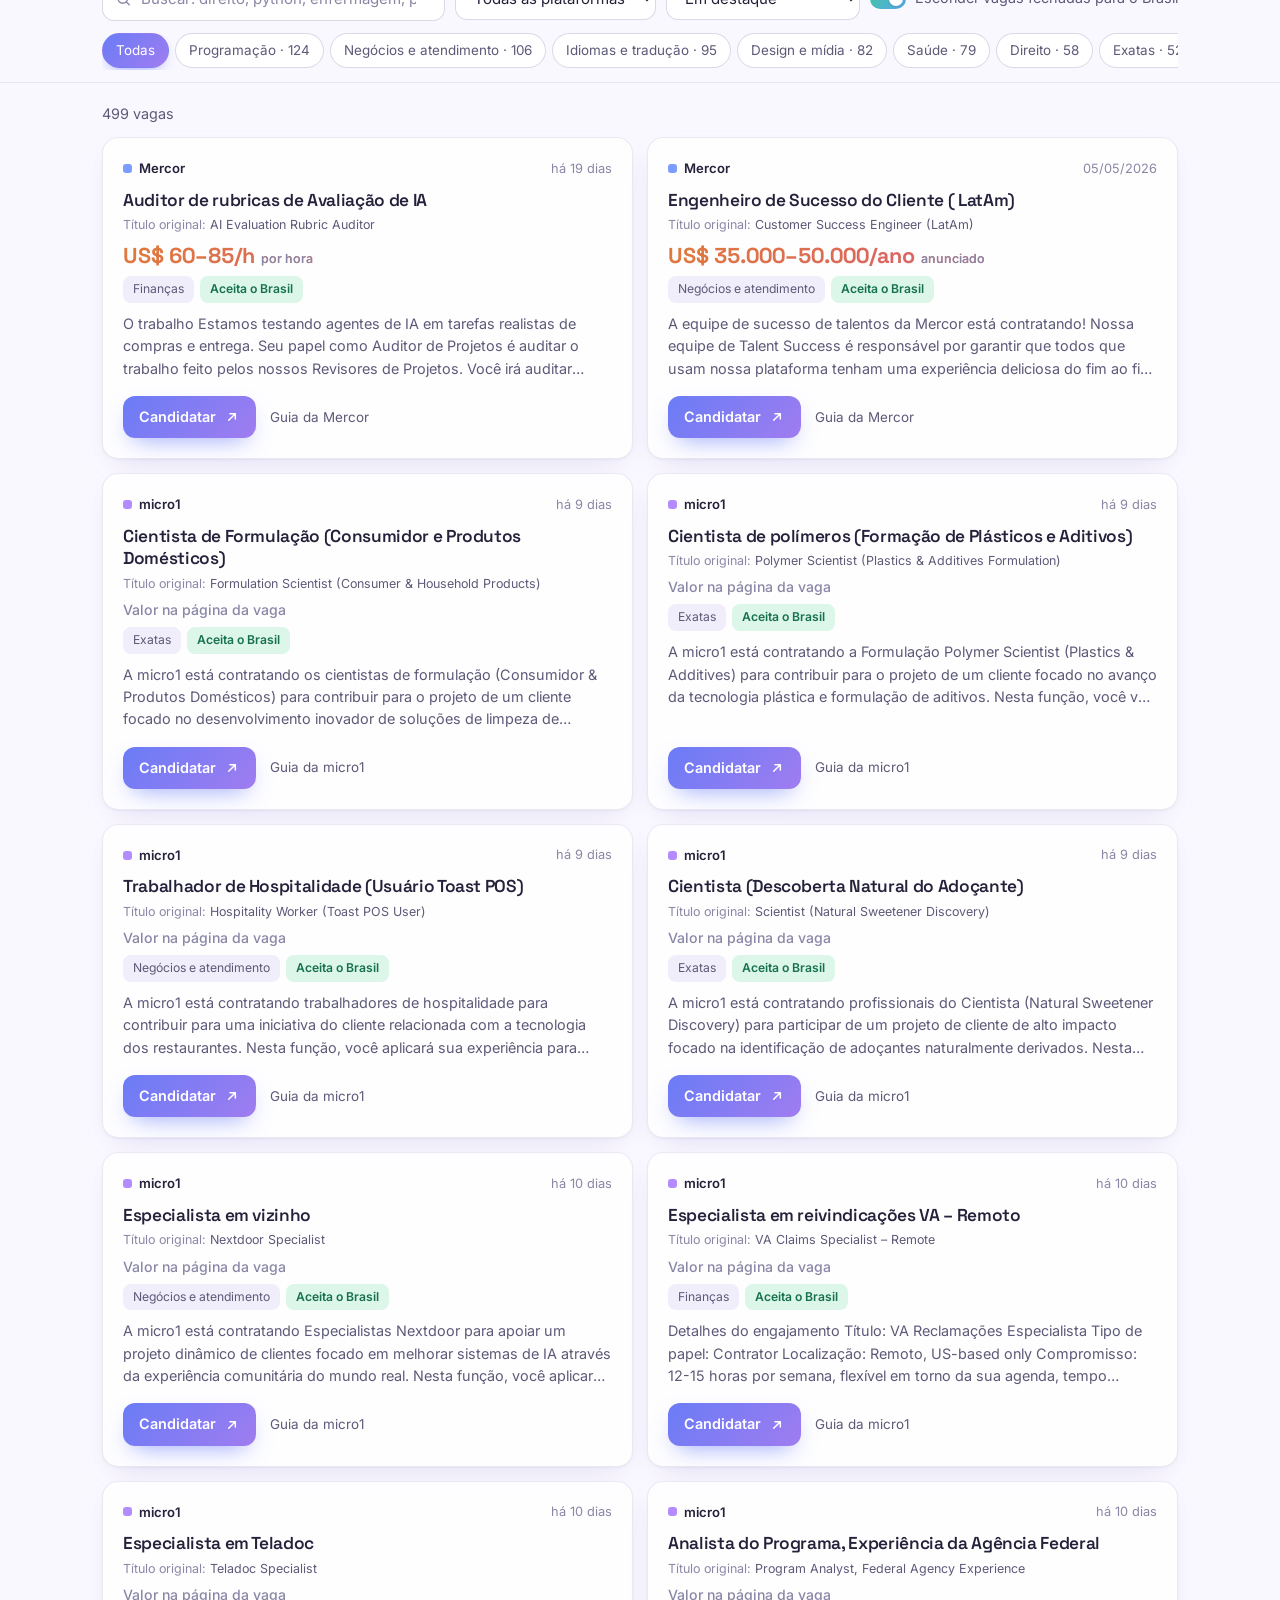
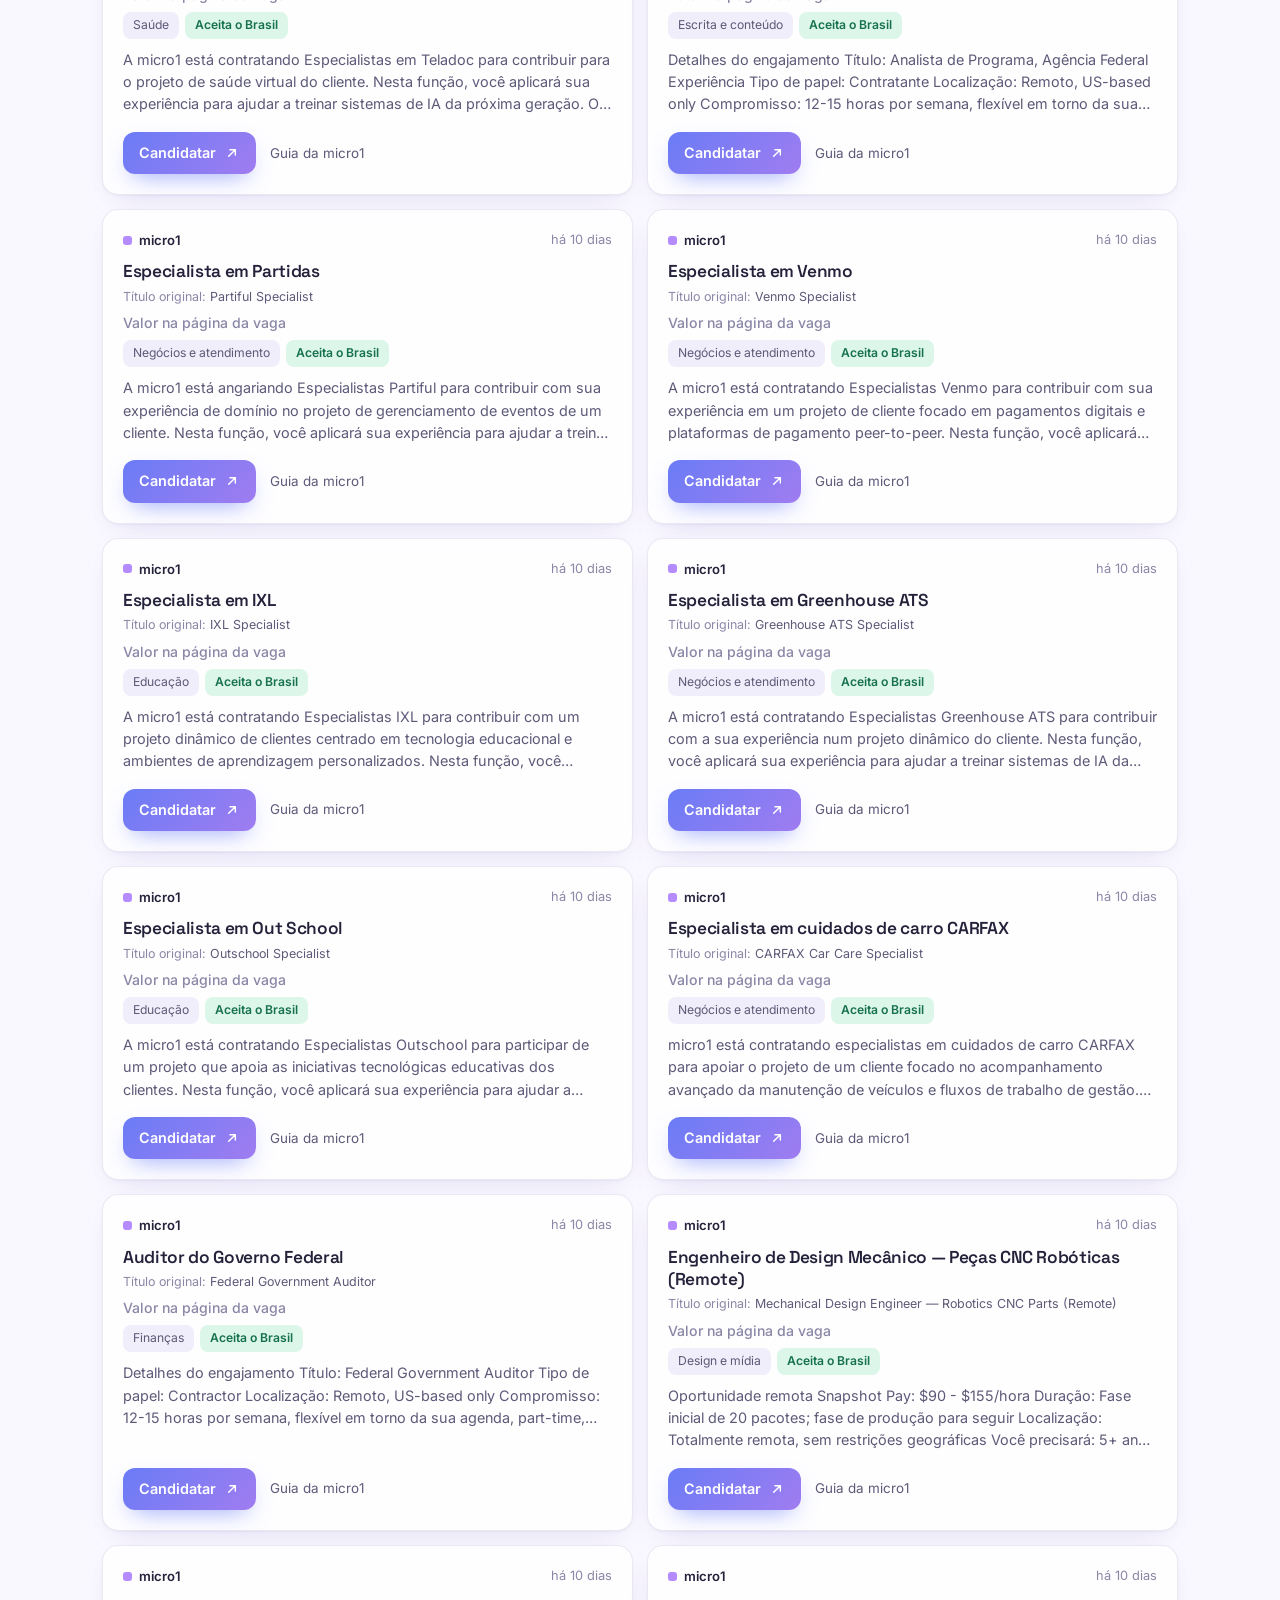
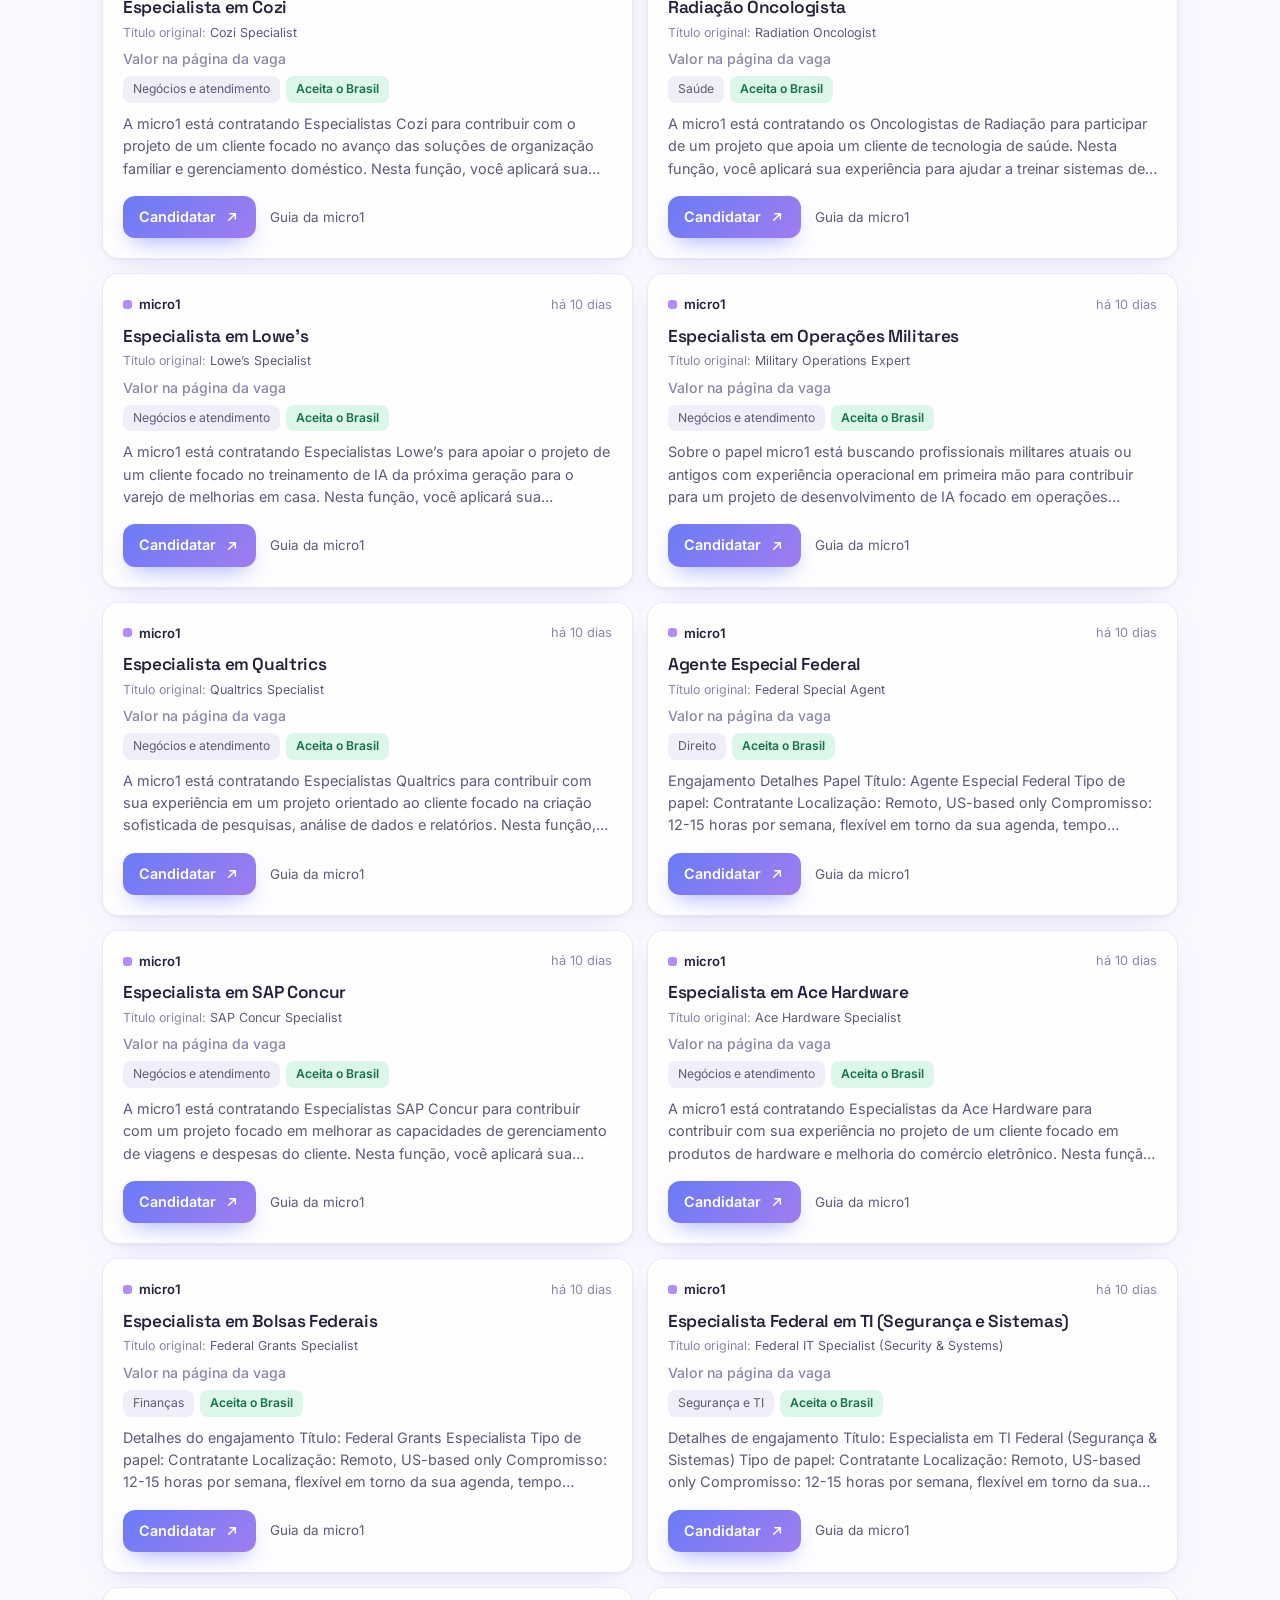
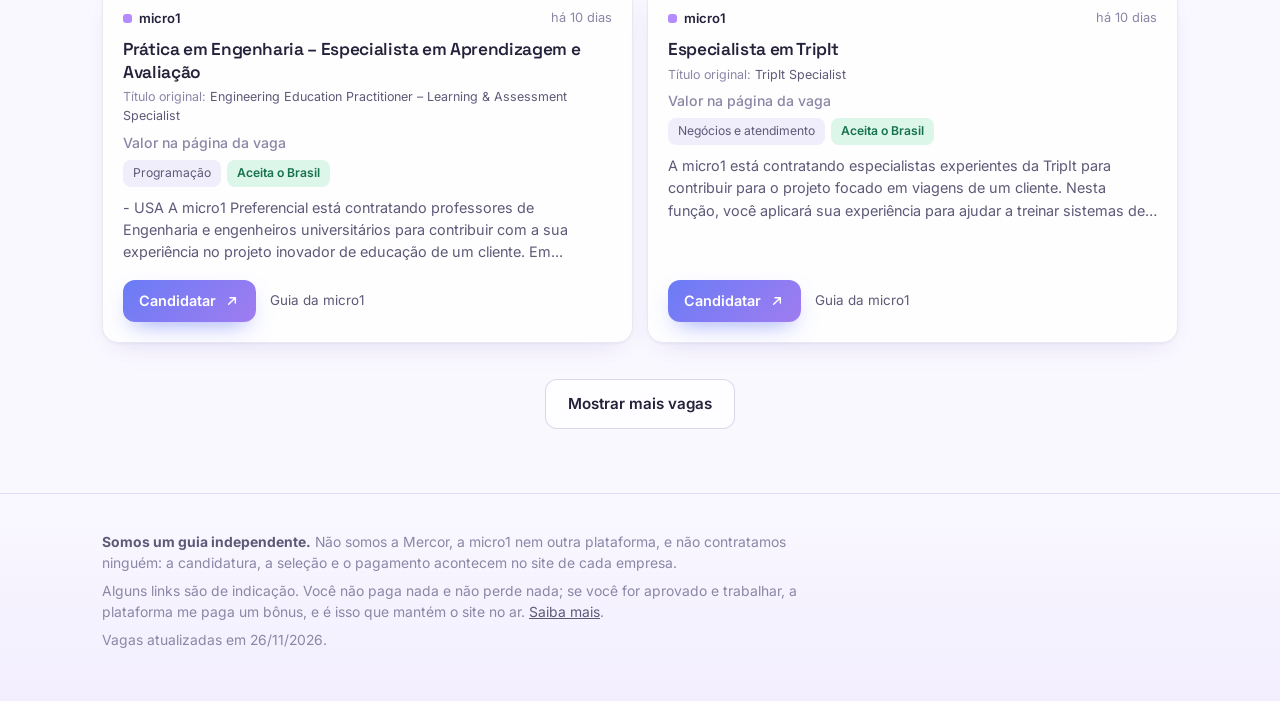
==== commit c0d7cea7: "Vagas em portugues (traducao local OPUS-MT, sem API) com titulo original; paleta clara em tons paste" ====
--- a/site/index.html
+++ b/site/index.html
@@ -7,7 +7,7 @@
 <meta name="description" content="Vagas remotas, pagas em dólar, para profissionais que querem treinar e avaliar modelos de IA. Atualizado todo dia, em português.">
 <meta property="og:title" content="Trampo com IA: seja pago para ensinar a IA">
 <meta property="og:description" content="Vagas remotas pagas em dólar para advogados, médicos, professores, programadores e tradutores treinarem IA. Atualizado todo dia.">
-<meta name="theme-color" content="#0a0d18">
+<meta name="theme-color" content="#faf8ff">
 <link rel="icon" href="data:image/svg+xml,%3Csvg xmlns='http://www.w3.org/2000/svg' viewBox='0 0 32 32'%3E%3Cdefs%3E%3ClinearGradient id='g' x1='0' y1='0' x2='1' y2='1'%3E%3Cstop stop-color='%233b82f6'/%3E%3Cstop offset='1' stop-color='%238b5cf6'/%3E%3C/linearGradient%3E%3C/defs%3E%3Crect width='32' height='32' rx='9' fill='url(%23g)'/%3E%3Cpath d='M16 6l2.6 6.4L25 15l-6.4 2.6L16 24l-2.6-6.4L7 15l6.4-2.6z' fill='white'/%3E%3C/svg%3E">
 <link rel="stylesheet" href="estilo.css">
 </head>
@@ -64,7 +64,7 @@
   <section id="vagas" class="secao" style="padding-bottom:0">
     <div class="envolve">
       <h2 class="secao-titulo">Vagas abertas</h2>
-      <p class="secao-sub">Mercor e micro1, atualizadas todo dia. A candidatura acontece no site oficial de cada empresa.</p>
+      <p class="secao-sub">Mercor e micro1, atualizadas todo dia e traduzidas para o português. A candidatura acontece no site oficial de cada empresa, em inglês.</p>
     </div>
     <div class="filtros"><div class="envolve">
       <div class="linha-f">
--- a/site/estilo.css
+++ b/site/estilo.css
@@ -1,22 +1,24 @@
-/* Trampo com IA — visual escuro "aurora": azul-marinho, luzes azul/roxo/rosa, vidro fosco e destaque âmbar. */
+/* Trampo com IA — visual claro em tons pastel: lavanda, pêssego, menta e azul-bebê, com vidro fosco e luzes suaves. */
 @import url("https://fonts.googleapis.com/css2?family=Space+Grotesk:wght@500;600;700&family=Inter:wght@400;500;600&display=swap");
 
 :root {
-  --bg: #0a0d18;            /* hsl(230 38% 6%) */
-  --bg-2: #0e1222;
-  --card: rgba(17, 22, 40, .62);
-  --vidro: rgba(255, 255, 255, .045);
-  --linha: rgba(255, 255, 255, .09);
-  --linha-forte: rgba(255, 255, 255, .16);
-  --tinta: #eef2f8;
-  --suave: #9aa6bd;
-  --fraco: #6b7690;
-  --azul: #60a5fa; --roxo: #a855f7; --rosa: #ec4899; --ambar: #fbbf24; --verde: #34d399;
-  --grad: linear-gradient(135deg, #3b82f6, #8b5cf6);
-  --grad-aurora: linear-gradient(120deg, #60a5fa, #a855f7, #ec4899, #f59e0b, #60a5fa);
+  --bg: #faf8ff;             /* branco lavanda */
+  --bg-2: #f3efff;
+  --card: rgba(255, 255, 255, .78);
+  --vidro: rgba(255, 255, 255, .62);
+  --linha: rgba(76, 64, 140, .11);
+  --linha-forte: rgba(76, 64, 140, .2);
+  --tinta: #24223a;          /* quase preto arroxeado */
+  --suave: #5d5a78;
+  --fraco: #8a87a6;
+  --lavanda: #b9a7ff; --pessego: #ffc9b5; --menta: #b8ecd7; --bebe: #bcdcff; --rosa: #ffc2dc;
+  --azul: #4f63e8;           /* links e foco: escuro o bastante para ler */
+  --grad: linear-gradient(135deg, #6a7cf6, #a07cf0);
+  --grad-texto: linear-gradient(120deg, #6a7cf6, #a46ae8, #e0669a, #e98a4f, #6a7cf6);
   --raio: 16px;
+  --sombra: 0 1px 2px rgba(60, 50, 120, .05), 0 10px 30px -12px rgba(90, 70, 180, .18);
   --display: "Space Grotesk", "Inter", system-ui, sans-serif;
-  color-scheme: dark;
+  color-scheme: light;
 }
 * { box-sizing: border-box; }
 html { scroll-behavior: smooth; }
@@ -31,50 +33,50 @@
 
 /* ---------- utilidades do visual ---------- */
 .grad-texto {
-  background: var(--grad-aurora); background-size: 300% 300%;
+  background: var(--grad-texto); background-size: 300% 300%;
   -webkit-background-clip: text; background-clip: text; color: transparent;
   animation: pan 9s ease infinite;
 }
-.vidro { background: var(--vidro); border: 1px solid var(--linha); backdrop-filter: blur(18px); -webkit-backdrop-filter: blur(18px); }
+.vidro { background: var(--vidro); border: 1px solid var(--linha); backdrop-filter: blur(18px); -webkit-backdrop-filter: blur(18px); box-shadow: var(--sombra); }
 @keyframes pan { 0%, 100% { background-position: 0% 50%; } 50% { background-position: 100% 50%; } }
 @keyframes blob { 0%, 100% { transform: translate(0, 0) scale(1); } 33% { transform: translate(40px, -50px) scale(1.12); } 66% { transform: translate(-30px, 30px) scale(.92); } }
-@keyframes pulso { 0%, 100% { opacity: .45; } 50% { opacity: 1; } }
+@keyframes pulso { 0%, 100% { opacity: .5; } 50% { opacity: 1; } }
 @keyframes desliza { from { transform: translateX(0); } to { transform: translateX(-50%); } }
 @keyframes sobe { from { opacity: 0; transform: translateY(14px); } to { opacity: 1; transform: none; } }
 
 /* ---------- topo ---------- */
 header.topo {
   position: sticky; top: 0; z-index: 20;
-  background: rgba(10, 13, 24, .72); backdrop-filter: blur(18px); -webkit-backdrop-filter: blur(18px);
+  background: rgba(250, 248, 255, .78); backdrop-filter: blur(18px); -webkit-backdrop-filter: blur(18px);
   border-bottom: 1px solid var(--linha);
 }
 header.topo .envolve { display: flex; align-items: center; gap: 24px; height: 64px; }
 .logo { display: inline-flex; align-items: center; gap: 10px; font-family: var(--display); font-weight: 700; font-size: 1.12rem;
         color: var(--tinta); text-decoration: none; letter-spacing: -.01em; }
-.logo span { color: var(--suave); font-weight: 600; }
+.logo span { color: var(--fraco); font-weight: 600; }
 .logo-marca { width: 30px; height: 30px; border-radius: 9px; background: var(--grad); display: grid; place-items: center;
-              box-shadow: 0 8px 24px -8px rgba(139, 92, 246, .8); }
+              box-shadow: 0 8px 20px -8px rgba(122, 108, 240, .7); }
 .logo-marca svg { width: 18px; height: 18px; }
 nav.menu { display: flex; gap: 6px; margin-left: auto; align-items: center; }
 nav.menu a { color: var(--suave); text-decoration: none; font-size: .93rem; padding: 7px 12px; border-radius: 10px; transition: color .2s, background .2s; }
-nav.menu a:hover { color: var(--tinta); background: var(--vidro); }
-nav.menu a[aria-current] { color: var(--tinta); }
-nav.menu a.cta { color: #fff; background: var(--grad); font-weight: 600; box-shadow: 0 8px 22px -10px rgba(99, 102, 241, .9); }
-nav.menu a.cta:hover { filter: brightness(1.1); }
+nav.menu a:hover { color: var(--tinta); background: rgba(185, 167, 255, .18); }
+nav.menu a[aria-current] { color: var(--tinta); font-weight: 600; }
+nav.menu a.cta { color: #fff; background: var(--grad); font-weight: 600; box-shadow: 0 8px 20px -10px rgba(106, 124, 246, .9); }
+nav.menu a.cta:hover { filter: brightness(1.06); background: var(--grad); }
 
 /* ---------- hero ---------- */
 .hero { position: relative; isolation: isolate; overflow: hidden; padding: 84px 0 56px; }
 .aurora { position: absolute; inset: 0; z-index: -1; pointer-events: none; }
-.aurora i { position: absolute; border-radius: 50%; filter: blur(110px); opacity: .5; animation: blob 18s ease-in-out infinite; }
-.aurora i:nth-child(1) { width: 40rem; height: 40rem; top: -18rem; left: -12rem; background: #3b82f6; }
-.aurora i:nth-child(2) { width: 34rem; height: 34rem; top: 4rem; right: -14rem; background: #8b5cf6; animation-delay: -6s; }
-.aurora i:nth-child(3) { width: 26rem; height: 26rem; bottom: -16rem; left: 30%; background: #ec4899; opacity: .32; animation-delay: -12s; }
+.aurora i { position: absolute; border-radius: 50%; filter: blur(90px); opacity: .75; animation: blob 18s ease-in-out infinite; }
+.aurora i:nth-child(1) { width: 40rem; height: 40rem; top: -18rem; left: -12rem; background: var(--bebe); }
+.aurora i:nth-child(2) { width: 34rem; height: 34rem; top: 2rem; right: -14rem; background: var(--lavanda); opacity: .6; animation-delay: -6s; }
+.aurora i:nth-child(3) { width: 28rem; height: 28rem; bottom: -16rem; left: 28%; background: var(--pessego); opacity: .7; animation-delay: -12s; }
 .aurora::after { content: ""; position: absolute; inset: 0;
-  background-image: linear-gradient(to right, rgba(255,255,255,.045) 1px, transparent 1px), linear-gradient(to bottom, rgba(255,255,255,.045) 1px, transparent 1px);
+  background-image: linear-gradient(to right, rgba(76,64,140,.06) 1px, transparent 1px), linear-gradient(to bottom, rgba(76,64,140,.06) 1px, transparent 1px);
   background-size: 48px 48px; mask-image: radial-gradient(ellipse at 50% 30%, #000 30%, transparent 75%); -webkit-mask-image: radial-gradient(ellipse at 50% 30%, #000 30%, transparent 75%); }
 .pilula { display: inline-flex; align-items: center; gap: 8px; padding: 6px 14px; border-radius: 99px; font-size: .84rem; color: var(--suave); }
 .pilula b { color: var(--tinta); font-weight: 600; }
-.ponto { width: 8px; height: 8px; border-radius: 50%; background: var(--verde); box-shadow: 0 0 12px var(--verde); animation: pulso 2.4s ease-in-out infinite; }
+.ponto { width: 8px; height: 8px; border-radius: 50%; background: #34c38f; box-shadow: 0 0 0 4px rgba(52, 195, 143, .18); animation: pulso 2.4s ease-in-out infinite; }
 .hero h1 { font-size: clamp(2.1rem, 5.4vw, 4rem); line-height: 1.04; margin: 22px 0 18px; max-width: 16ch; font-weight: 700; }
 .hero .sub { color: var(--suave); font-size: clamp(1rem, 1.6vw, 1.15rem); max-width: 58ch; margin: 0; }
 .hero-acoes { display: flex; gap: 12px; flex-wrap: wrap; margin-top: 30px; }
@@ -86,42 +88,42 @@
 
 .botao, .botao-vidro {
   display: inline-flex; align-items: center; justify-content: center; gap: 8px; font: inherit; font-weight: 600; font-size: .95rem;
-  padding: 12px 22px; border-radius: 12px; text-decoration: none; cursor: pointer; border: 0; transition: transform .15s, filter .2s, background .2s;
-}
-.botao { background: var(--grad); color: #fff; box-shadow: 0 10px 30px -10px rgba(99, 102, 241, .75), 0 20px 50px -20px rgba(168, 85, 247, .5); }
-.botao:hover { filter: brightness(1.12); transform: translateY(-1px); }
-.botao-vidro { color: var(--tinta); background: var(--vidro); border: 1px solid var(--linha-forte); }
-.botao-vidro:hover { background: rgba(255, 255, 255, .09); }
+  padding: 12px 22px; border-radius: 12px; text-decoration: none; cursor: pointer; border: 0; transition: transform .15s, filter .2s, background .2s, box-shadow .2s;
+}
+.botao { background: var(--grad); color: #fff; box-shadow: 0 10px 24px -10px rgba(106, 124, 246, .75); }
+.botao:hover { filter: brightness(1.06); transform: translateY(-1px); box-shadow: 0 14px 30px -10px rgba(160, 124, 240, .7); }
+.botao-vidro { color: var(--tinta); background: rgba(255, 255, 255, .7); border: 1px solid var(--linha-forte); }
+.botao-vidro:hover { background: #fff; }
 .botao svg, .botao-vidro svg { width: 16px; height: 16px; }
 
 .numeros { display: grid; grid-template-columns: repeat(3, minmax(0, 1fr)); gap: 12px; margin-top: 44px; max-width: 640px; }
 .numero { padding: 16px 18px; border-radius: var(--raio); }
 .numero b { display: block; white-space: nowrap; font-family: var(--display); font-size: clamp(1.5rem, 3vw, 2rem); line-height: 1.1; font-variant-numeric: tabular-nums;
-            background: linear-gradient(135deg, #fff, #c7d2fe); -webkit-background-clip: text; background-clip: text; color: transparent; }
-.numero.br b { background: linear-gradient(135deg, #34d399, #38bdf8); -webkit-background-clip: text; background-clip: text; }
-.numero.ouro b { background: linear-gradient(135deg, #fbbf24, #f472b6); -webkit-background-clip: text; background-clip: text; }
+            background: linear-gradient(135deg, #4f5bd5, #8a5cd8); -webkit-background-clip: text; background-clip: text; color: transparent; }
+.numero.br b { background: linear-gradient(135deg, #1f9a6d, #2c8fd6); -webkit-background-clip: text; background-clip: text; }
+.numero.ouro b { background: linear-gradient(135deg, #e07a3a, #d4508a); -webkit-background-clip: text; background-clip: text; }
 .numero small { color: var(--suave); font-size: .82rem; }
 
 /* cards de vaga flutuando à direita do topo */
 .hero-grade { display: grid; grid-template-columns: minmax(0, 1.15fr) minmax(0, .85fr); gap: 40px; align-items: center; }
 .vitrine { position: relative; height: 430px; perspective: 1200px; }
 .vitrine .vaga { position: absolute; width: min(100%, 340px); padding: 18px; gap: 8px; pointer-events: none;
-                 background: rgba(17, 22, 40, .78); backdrop-filter: blur(16px); -webkit-backdrop-filter: blur(16px);
-                 box-shadow: 0 30px 60px -15px rgba(99, 102, 241, .45), 0 40px 90px -25px rgba(236, 72, 153, .3);
+                 background: rgba(255, 255, 255, .86); backdrop-filter: blur(16px); -webkit-backdrop-filter: blur(16px);
+                 box-shadow: 0 30px 60px -20px rgba(106, 92, 220, .35), 0 20px 40px -24px rgba(233, 138, 79, .3);
                  animation: flutua 7s ease-in-out infinite; }
 .vitrine .vaga::before { opacity: 1; }
 .vitrine .vaga:nth-child(1) { top: 0; right: 0; transform: rotateY(-12deg) rotateX(4deg); }
 .vitrine .vaga:nth-child(2) { top: 150px; left: 0; transform: rotateY(-12deg) rotateX(4deg); animation-delay: -2.3s; z-index: 2; }
-.vitrine .vaga:nth-child(3) { top: 295px; right: 24px; transform: rotateY(-12deg) rotateX(4deg); animation-delay: -4.6s; opacity: .85; }
-.vitrine .resumo, .vitrine .acoes { display: none; }
+.vitrine .vaga:nth-child(3) { top: 295px; right: 24px; transform: rotateY(-12deg) rotateX(4deg); animation-delay: -4.6s; }
+.vitrine .resumo, .vitrine .acoes, .vitrine .original { display: none; }
 @keyframes flutua { 0%, 100% { translate: 0 0; } 50% { translate: 0 -14px; } }
 
 /* faixa de áreas que desliza */
-.faixa { border-block: 1px solid var(--linha); overflow: hidden; padding: 14px 0; background: rgba(255, 255, 255, .015);
+.faixa { border-block: 1px solid var(--linha); overflow: hidden; padding: 14px 0; background: rgba(255, 255, 255, .55);
          mask-image: linear-gradient(90deg, transparent, #000 10%, #000 90%, transparent); -webkit-mask-image: linear-gradient(90deg, transparent, #000 10%, #000 90%, transparent); }
 .faixa-trilho { display: flex; width: max-content; animation: desliza 40s linear infinite; }
 .faixa span { font-family: var(--display); color: var(--fraco); font-size: 1.02rem; padding: 0 22px; white-space: nowrap; }
-.faixa span::before { content: "✦"; margin-right: 22px; color: var(--roxo); opacity: .7; }
+.faixa span::before { content: "✦"; margin-right: 22px; color: #a07cf0; opacity: .8; }
 
 /* ---------- como funciona (3 passos) ---------- */
 .secao { padding-block: 72px 24px; }
@@ -129,67 +131,68 @@
 .secao-sub { color: var(--suave); margin: 0 0 30px; max-width: 60ch; }
 .passos { display: grid; grid-template-columns: repeat(3, minmax(0, 1fr)); gap: 14px; }
 .passo { padding: 22px; border-radius: var(--raio); position: relative; }
-.passo-n { width: 38px; height: 38px; border-radius: 11px; display: grid; place-items: center; font-family: var(--display); font-weight: 700; color: #fff; margin-bottom: 14px; }
-.passo:nth-child(1) .passo-n { background: linear-gradient(135deg, #06b6d4, #3b82f6); }
-.passo:nth-child(2) .passo-n { background: linear-gradient(135deg, #8b5cf6, #ec4899); }
-.passo:nth-child(3) .passo-n { background: linear-gradient(135deg, #f59e0b, #ec4899); }
+.passo-n { width: 38px; height: 38px; border-radius: 11px; display: grid; place-items: center; font-family: var(--display); font-weight: 700; margin-bottom: 14px; }
+.passo:nth-child(1) .passo-n { background: var(--bebe); color: #2b4c9a; }
+.passo:nth-child(2) .passo-n { background: var(--lavanda); color: #4a3596; }
+.passo:nth-child(3) .passo-n { background: var(--pessego); color: #8a3f1c; }
 .passo h3 { margin: 0 0 6px; font-size: 1.1rem; }
 .passo p { margin: 0; color: var(--suave); font-size: .94rem; }
 
 /* ---------- filtros ---------- */
 #vagas { scroll-margin-top: 70px; }
-.filtros { position: sticky; top: 64px; z-index: 10; padding: 14px 0 12px; background: rgba(10, 13, 24, .82);
+.filtros { position: sticky; top: 64px; z-index: 10; padding: 14px 0 12px; background: rgba(250, 248, 255, .86);
            backdrop-filter: blur(18px); -webkit-backdrop-filter: blur(18px); border-bottom: 1px solid var(--linha); }
 .linha-f { display: flex; gap: 10px; flex-wrap: wrap; align-items: center; }
 .campo { position: relative; flex: 1 1 280px; }
 .campo svg { position: absolute; left: 13px; top: 50%; transform: translateY(-50%); width: 17px; height: 17px; color: var(--fraco); pointer-events: none; }
 .filtros input[type=search], .filtros select {
-  font: inherit; font-size: .94rem; padding: 10px 14px; border: 1px solid var(--linha); border-radius: 12px;
-  background: rgba(255, 255, 255, .04); color: var(--tinta); transition: border-color .2s, background .2s;
+  font: inherit; font-size: .94rem; padding: 10px 14px; border: 1px solid var(--linha-forte); border-radius: 12px;
+  background: #fff; color: var(--tinta); transition: border-color .2s, box-shadow .2s;
 }
 .filtros input[type=search] { width: 100%; padding-left: 38px; }
 .filtros input[type=search]::placeholder { color: var(--fraco); }
-.filtros input:focus, .filtros select:focus { border-color: rgba(139, 92, 246, .7); background: rgba(255, 255, 255, .07); outline: none; }
-.filtros select option { background: var(--bg-2); color: var(--tinta); }
+.filtros input:focus, .filtros select:focus { border-color: #a07cf0; box-shadow: 0 0 0 4px rgba(185, 167, 255, .3); outline: none; }
 .troca { display: inline-flex; align-items: center; gap: 9px; font-size: .9rem; color: var(--suave); cursor: pointer; user-select: none; }
-.troca input { appearance: none; width: 36px; height: 20px; border-radius: 99px; background: rgba(255, 255, 255, .12); position: relative; cursor: pointer; transition: background .2s; margin: 0; }
-.troca input::after { content: ""; position: absolute; top: 3px; left: 3px; width: 14px; height: 14px; border-radius: 50%; background: #fff; transition: transform .2s; }
-.troca input:checked { background: linear-gradient(135deg, #10b981, #3b82f6); }
+.troca input { appearance: none; width: 36px; height: 20px; border-radius: 99px; background: #dcd8ec; position: relative; cursor: pointer; transition: background .2s; margin: 0; }
+.troca input::after { content: ""; position: absolute; top: 3px; left: 3px; width: 14px; height: 14px; border-radius: 50%; background: #fff; box-shadow: 0 1px 3px rgba(0,0,0,.15); transition: transform .2s; }
+.troca input:checked { background: linear-gradient(135deg, #3fc79a, #5aa6f0); }
 .troca input:checked::after { transform: translateX(16px); }
 .chips { display: flex; gap: 6px; flex-wrap: nowrap; overflow-x: auto; margin-top: 12px; padding-bottom: 2px; scrollbar-width: none; }
 .chips::-webkit-scrollbar { display: none; }
-.chip { font: inherit; font-size: .84rem; padding: 6px 13px; border-radius: 99px; border: 1px solid var(--linha); white-space: nowrap;
-        background: rgba(255, 255, 255, .03); color: var(--suave); cursor: pointer; transition: all .2s; }
-.chip:hover { color: var(--tinta); border-color: var(--linha-forte); }
-.chip[aria-pressed=true] { background: var(--grad); border-color: transparent; color: #fff; box-shadow: 0 6px 18px -8px rgba(139, 92, 246, .9); }
+.chip { font: inherit; font-size: .84rem; padding: 6px 13px; border-radius: 99px; border: 1px solid var(--linha-forte); white-space: nowrap;
+        background: #fff; color: var(--suave); cursor: pointer; transition: all .2s; }
+.chip:hover { color: var(--tinta); border-color: #b9a7ff; }
+.chip[aria-pressed=true] { background: var(--grad); border-color: transparent; color: #fff; box-shadow: 0 6px 16px -8px rgba(106, 124, 246, .9); }
 
 /* ---------- lista de vagas ---------- */
 .resultado { color: var(--suave); font-size: .9rem; margin: 20px 0 12px; }
 .lista { display: grid; grid-template-columns: repeat(2, minmax(0, 1fr)); gap: 14px; padding-bottom: 28px; }
 .vaga {
   position: relative; display: flex; flex-direction: column; gap: 10px; padding: 20px; border-radius: var(--raio);
-  background: var(--card); border: 1px solid var(--linha); transition: transform .2s, border-color .2s, box-shadow .2s;
-}
-.vaga::before { /* borda em gradiente que aparece no hover */
-  content: ""; position: absolute; inset: -1px; border-radius: inherit; padding: 1px; pointer-events: none; opacity: 0; transition: opacity .25s;
-  background: linear-gradient(135deg, rgba(96,165,250,.8), rgba(168,85,247,.8), rgba(236,72,153,.6));
+  background: var(--card); border: 1px solid var(--linha); box-shadow: var(--sombra); transition: transform .2s, border-color .2s, box-shadow .2s;
+}
+.vaga::before { /* borda em degradê pastel que aparece no hover */
+  content: ""; position: absolute; inset: -1px; border-radius: inherit; padding: 1.5px; pointer-events: none; opacity: 0; transition: opacity .25s;
+  background: linear-gradient(135deg, #9fb8ff, #c3a8ff, #ffb3c9, #ffc9a3);
   -webkit-mask: linear-gradient(#000 0 0) content-box, linear-gradient(#000 0 0); -webkit-mask-composite: xor; mask-composite: exclude;
 }
-.vaga:hover { transform: translateY(-2px); box-shadow: 0 20px 50px -24px rgba(99, 102, 241, .6); border-color: transparent; }
+.vaga:hover { transform: translateY(-2px); box-shadow: 0 24px 50px -24px rgba(106, 92, 220, .4); border-color: transparent; }
 .vaga:hover::before { opacity: 1; }
 .vaga-topo { display: flex; align-items: center; justify-content: space-between; gap: 10px; font-size: .8rem; color: var(--fraco); }
 .plat { display: inline-flex; align-items: center; gap: 7px; font-weight: 600; color: var(--tinta); font-size: .82rem; }
-.plat::before { content: ""; width: 8px; height: 8px; border-radius: 3px; background: var(--azul); }
-.plat.micro1::before { background: var(--roxo); }
+.plat::before { content: ""; width: 9px; height: 9px; border-radius: 3px; background: #7d9cff; }
+.plat.micro1::before { background: #b48cff; }
 .vaga h3 { margin: 0; font-size: 1.08rem; line-height: 1.3; font-weight: 600; }
+.original { margin: -6px 0 0; font-size: .78rem; color: var(--fraco); }
+.original i { font-style: normal; color: var(--suave); }
 .valor { font-family: var(--display); font-weight: 700; font-size: 1.35rem; line-height: 1; font-variant-numeric: tabular-nums;
-         background: linear-gradient(135deg, #fbbf24, #f472b6); -webkit-background-clip: text; background-clip: text; color: transparent; }
+         background: linear-gradient(135deg, #e07a3a, #d4508a); -webkit-background-clip: text; background-clip: text; color: transparent; }
 .valor small { font-family: "Inter", sans-serif; font-weight: 500; font-size: .78rem; color: var(--fraco); -webkit-text-fill-color: var(--fraco); margin-left: 6px; }
 .valor.sem { font-size: .88rem; font-weight: 500; color: var(--fraco); -webkit-text-fill-color: var(--fraco); background: none; font-family: "Inter", sans-serif; }
 .meta { display: flex; gap: 6px; flex-wrap: wrap; align-items: center; }
-.selo { font-size: .76rem; padding: 3px 9px; border-radius: 8px; background: rgba(255, 255, 255, .05); border: 1px solid var(--linha); color: var(--suave); }
-.selo.br { background: rgba(52, 211, 153, .12); border-color: rgba(52, 211, 153, .3); color: #6ee7b7; font-weight: 600; }
-.selo.fora { background: rgba(251, 191, 36, .08); border-color: rgba(251, 191, 36, .22); color: #fcd34d; }
+.selo { font-size: .76rem; padding: 3px 9px; border-radius: 8px; background: #f1eefb; border: 1px solid transparent; color: var(--suave); }
+.selo.br { background: #dcf6ea; color: #17714f; font-weight: 600; }
+.selo.fora { background: #fff0e0; color: #8f4f12; }
 .resumo { color: var(--suave); font-size: .9rem; margin: 0; display: -webkit-box; -webkit-line-clamp: 3; -webkit-box-orient: vertical; overflow: hidden; }
 .acoes { display: flex; gap: 14px; align-items: center; margin-top: auto; padding-top: 6px; flex-wrap: wrap; }
 .acoes .botao { padding: 10px 16px; font-size: .9rem; }
@@ -199,26 +202,27 @@
 .vazio { grid-column: 1 / -1; text-align: center; padding: 48px 16px; border-radius: var(--raio); color: var(--suave); }
 
 /* ---------- rodapé ---------- */
-footer { border-top: 1px solid var(--linha); color: var(--fraco); font-size: .87rem; padding: 32px 0 44px; background: linear-gradient(180deg, transparent, rgba(139, 92, 246, .05)); }
+footer { border-top: 1px solid var(--linha); color: var(--fraco); font-size: .87rem; padding: 32px 0 44px; background: linear-gradient(180deg, transparent, rgba(185, 167, 255, .12)); }
 footer p { margin: 6px 0; max-width: 78ch; }
 footer b { color: var(--suave); }
 footer a { color: var(--suave); }
 
 /* ---------- páginas de texto (guias, como funciona) ---------- */
 .pagina-texto { position: relative; isolation: isolate; overflow: hidden; }
-.pagina-texto .aurora i { opacity: .28; }
+.pagina-texto .aurora i { opacity: .45; }
 .texto { max-width: 760px; padding-block: 56px 72px; }
 .texto h1 { font-size: clamp(1.9rem, 4.4vw, 2.8rem); line-height: 1.1; margin: 0 0 18px; }
 .texto h2 { margin-top: 38px; font-size: 1.3rem; }
-.texto p, .texto li { color: #c3cbdb; }
+.texto p, .texto li { color: #45425f; }
 .texto li { margin: 8px 0; }
 .texto li b, .texto p b { color: var(--tinta); }
 .texto ol, .texto ul { padding-left: 1.2rem; }
-.texto ol li::marker { color: var(--roxo); font-weight: 700; }
-.aviso { background: rgba(251, 191, 36, .08); border: 1px solid rgba(251, 191, 36, .25); color: #fcd34d; padding: 12px 16px; border-radius: 12px; font-size: .92rem; }
+.texto ol li::marker { color: #8a5cd8; font-weight: 700; }
+.aviso { background: #fff3e4; border: 1px solid #ffd9b0; color: #8f4f12; padding: 12px 16px; border-radius: 12px; font-size: .92rem; }
 .lista-guias { list-style: none; padding: 0 !important; display: grid; gap: 10px; }
-.lista-guias a { display: block; padding: 16px 18px; border-radius: 14px; background: var(--card); border: 1px solid var(--linha); color: var(--tinta); text-decoration: none; transition: border-color .2s, transform .2s; }
-.lista-guias a:hover { border-color: rgba(139, 92, 246, .6); transform: translateX(3px); }
+.lista-guias a { display: block; padding: 16px 18px; border-radius: 14px; background: var(--card); border: 1px solid var(--linha); box-shadow: var(--sombra);
+                 color: var(--tinta); text-decoration: none; transition: border-color .2s, transform .2s; }
+.lista-guias a:hover { border-color: #b9a7ff; transform: translateX(3px); }
 .lista-guias small { display: block; color: var(--suave); margin-top: 2px; }
 
 @media (max-width: 960px) {
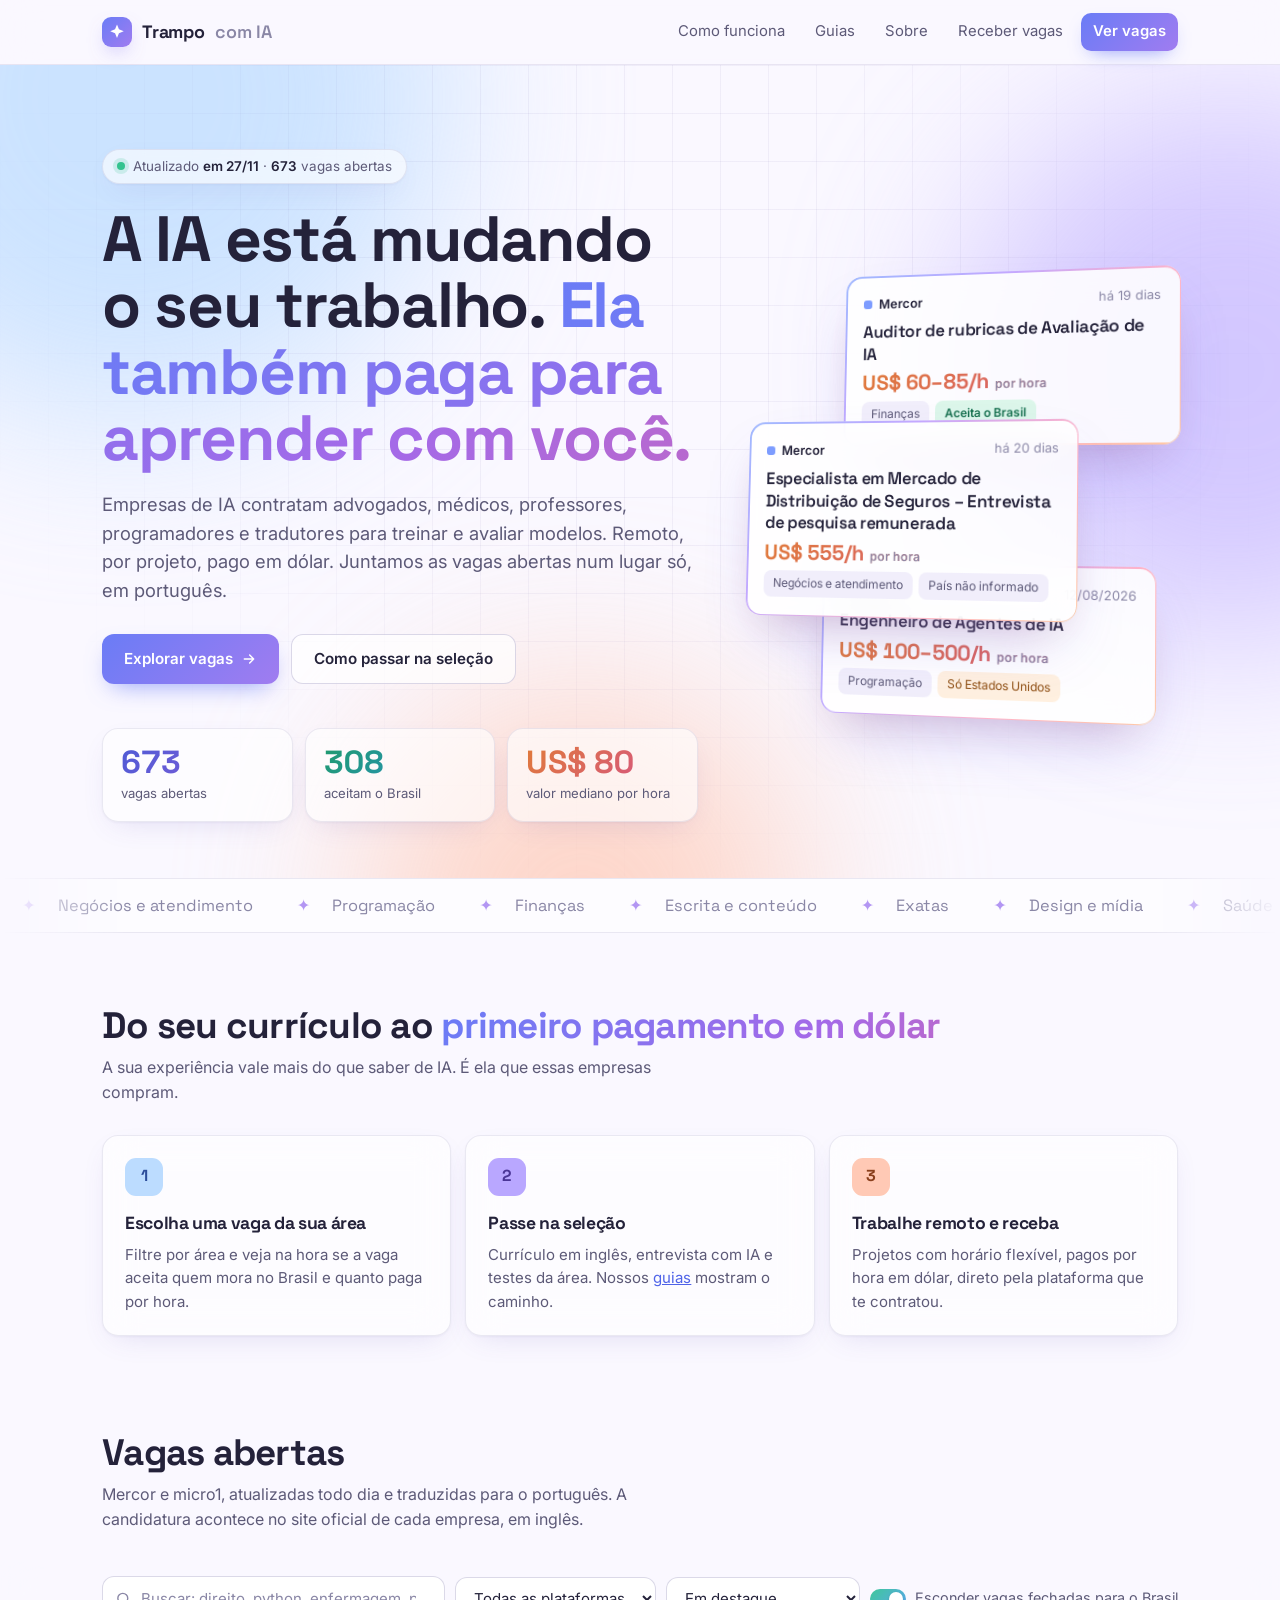
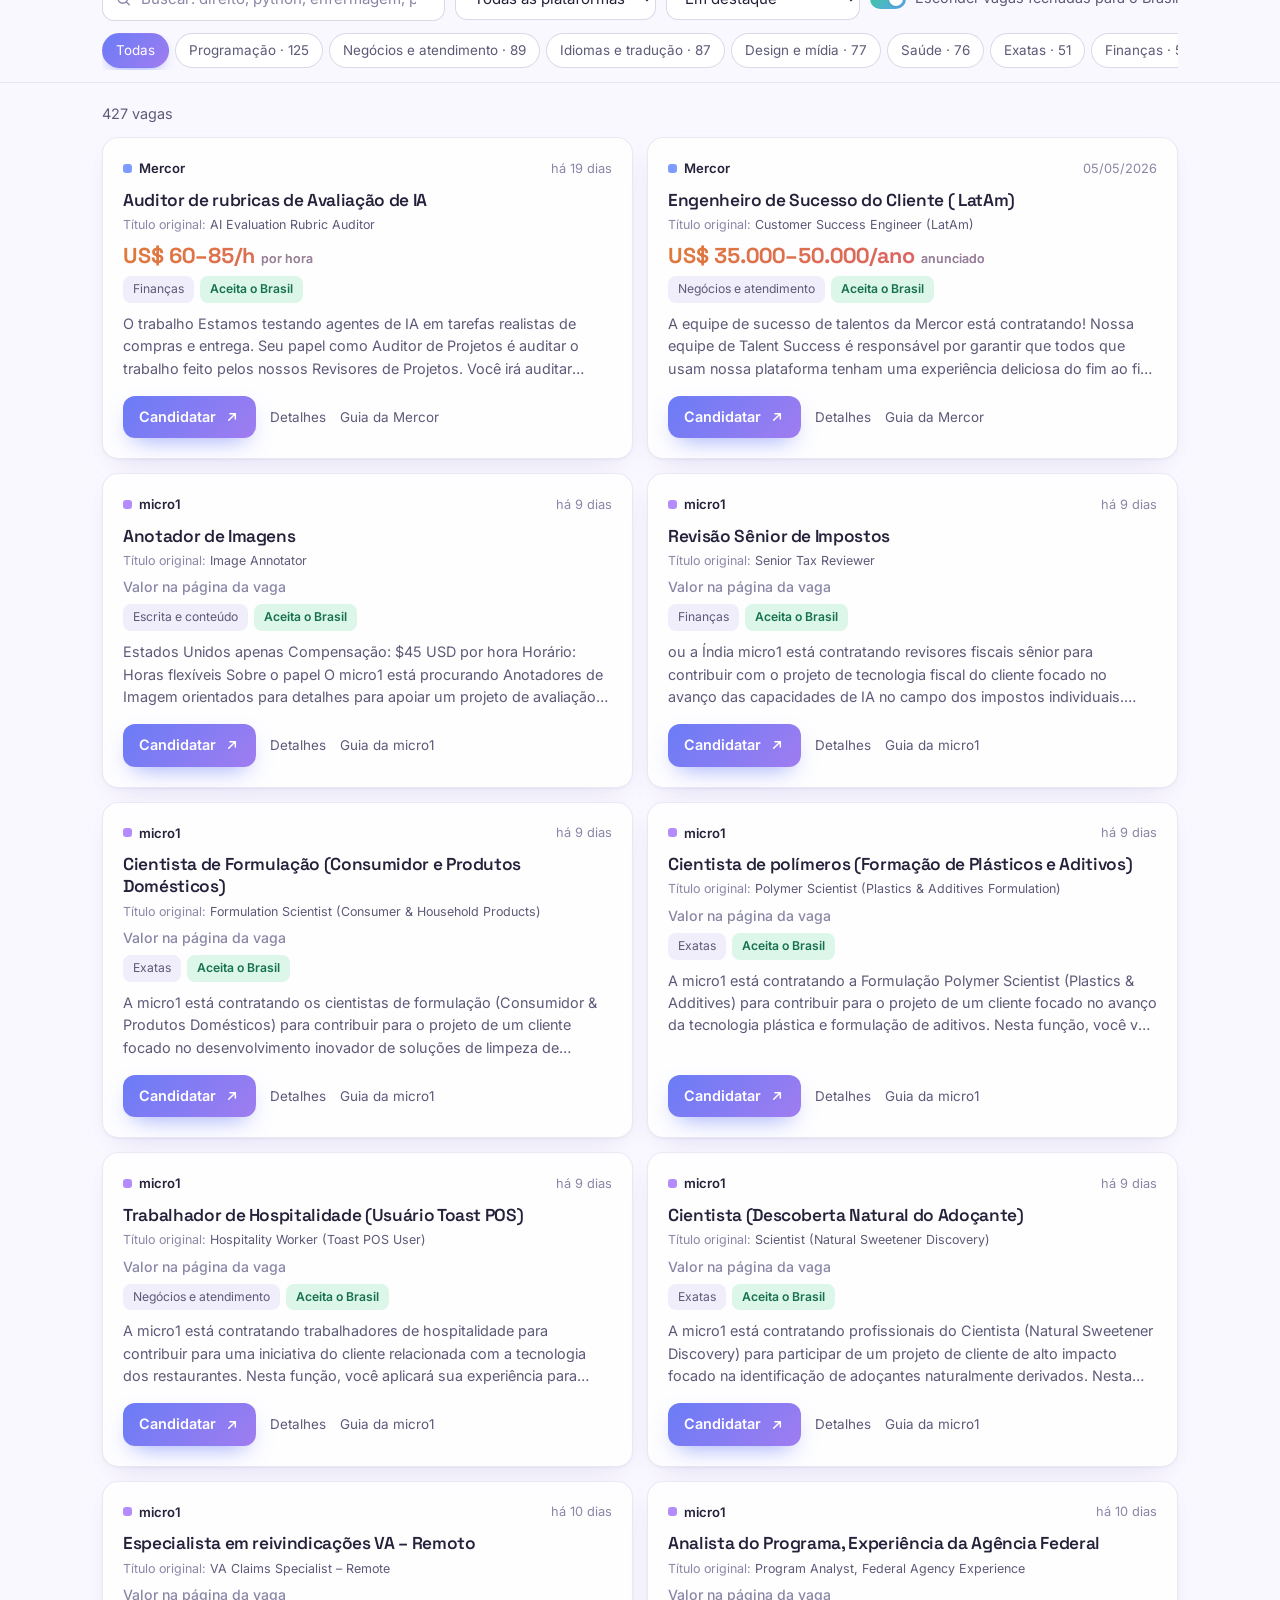
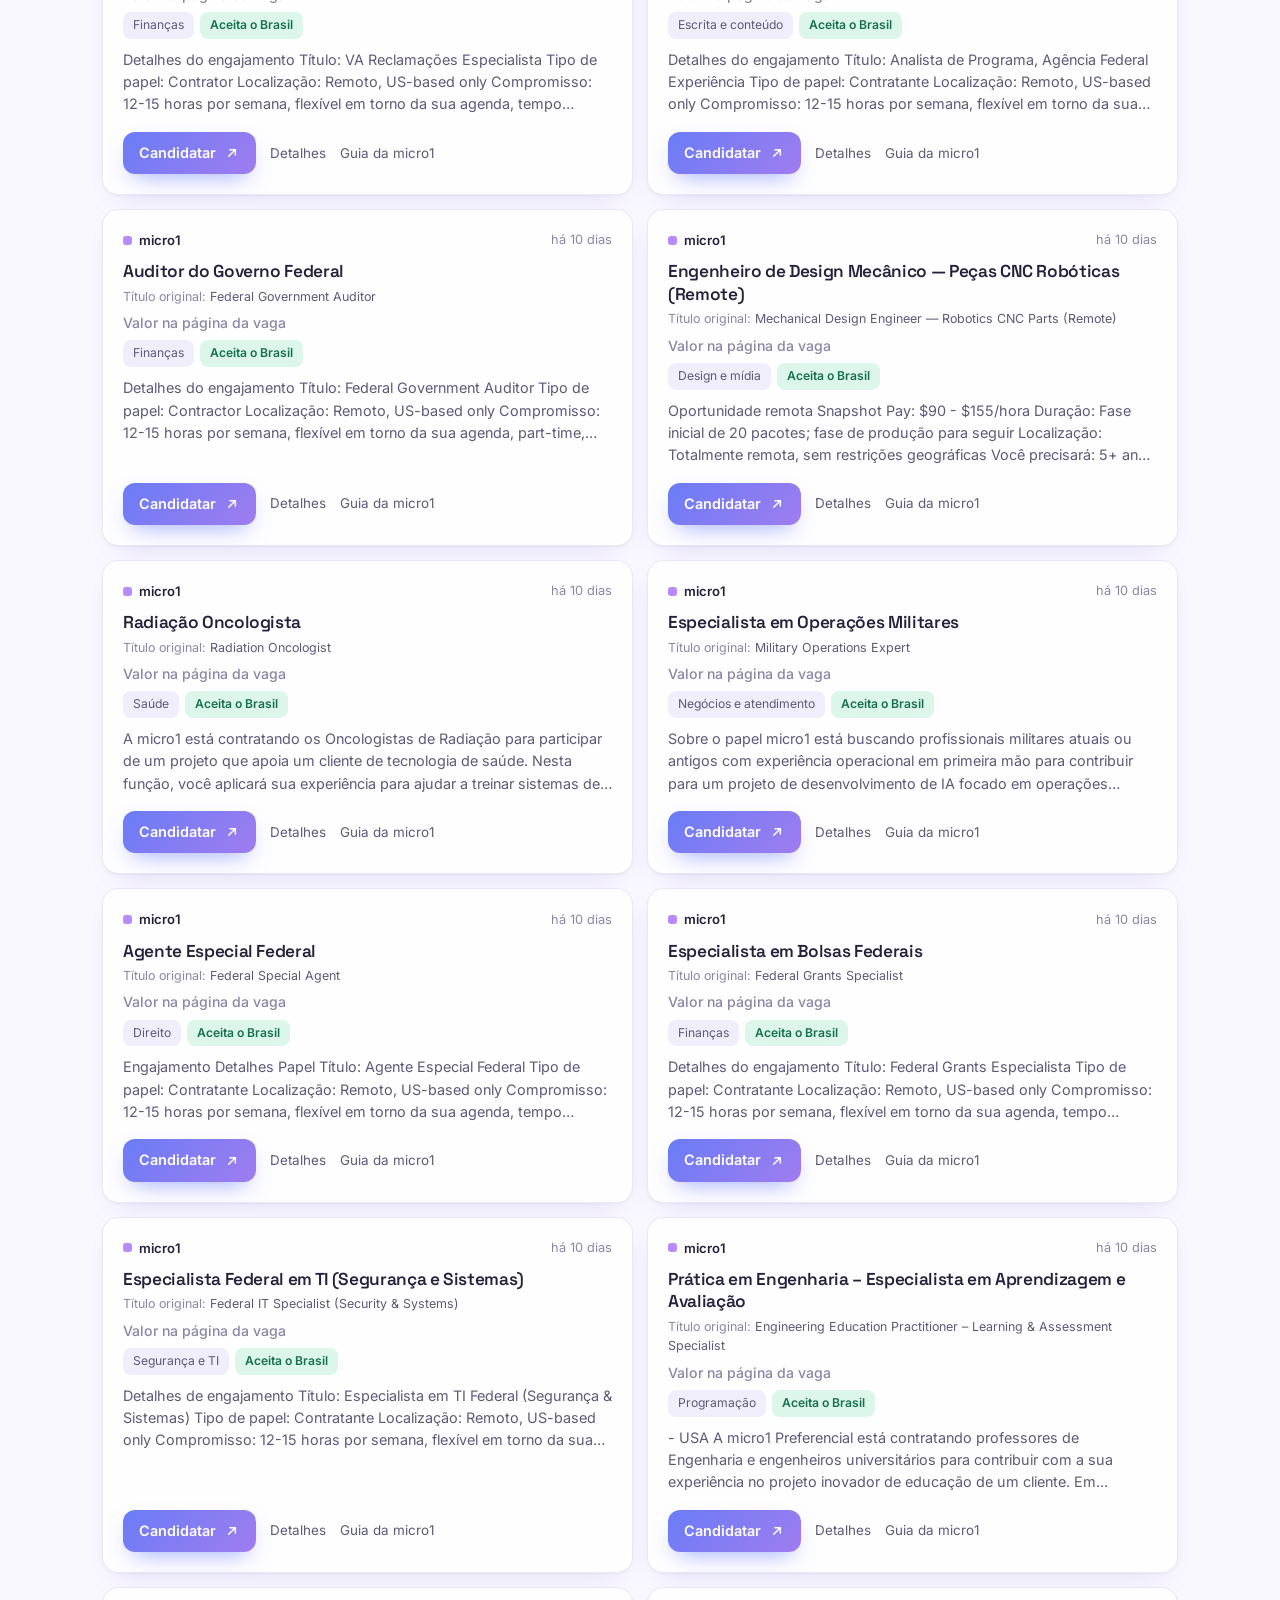
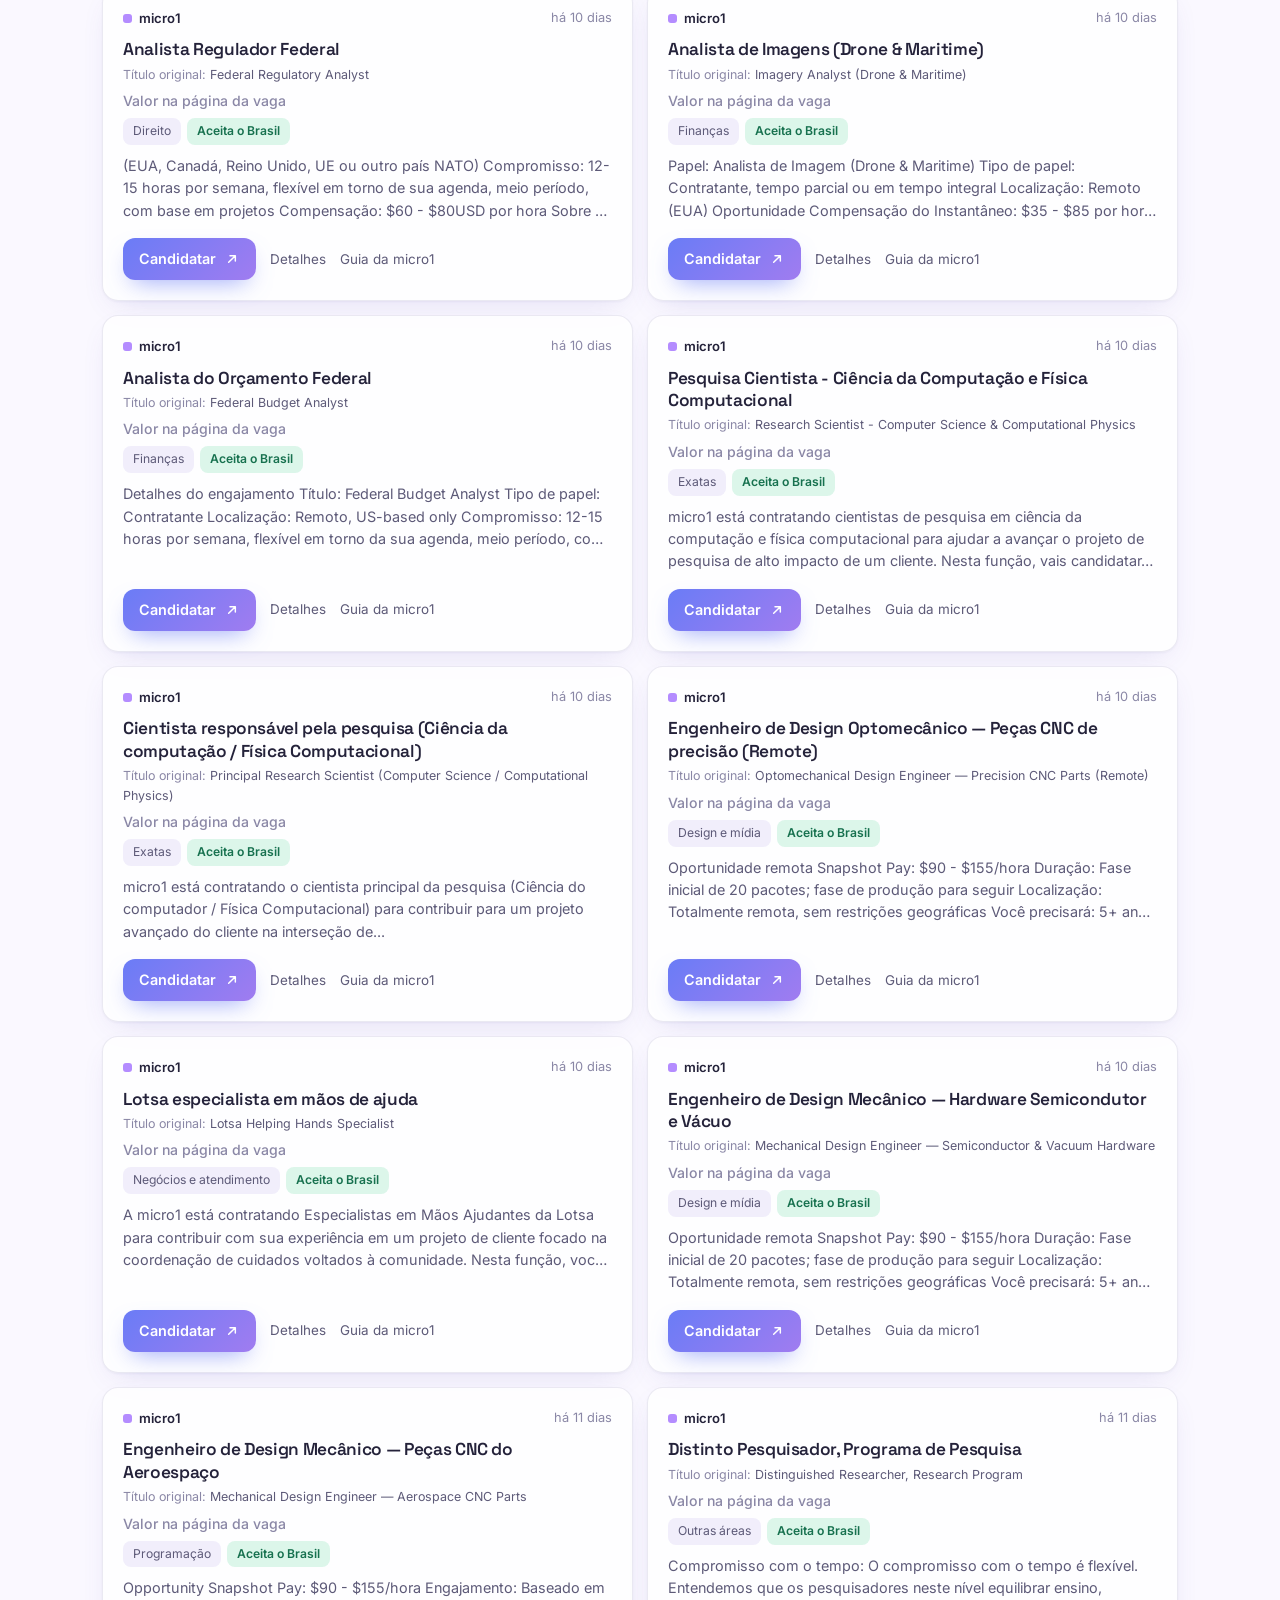
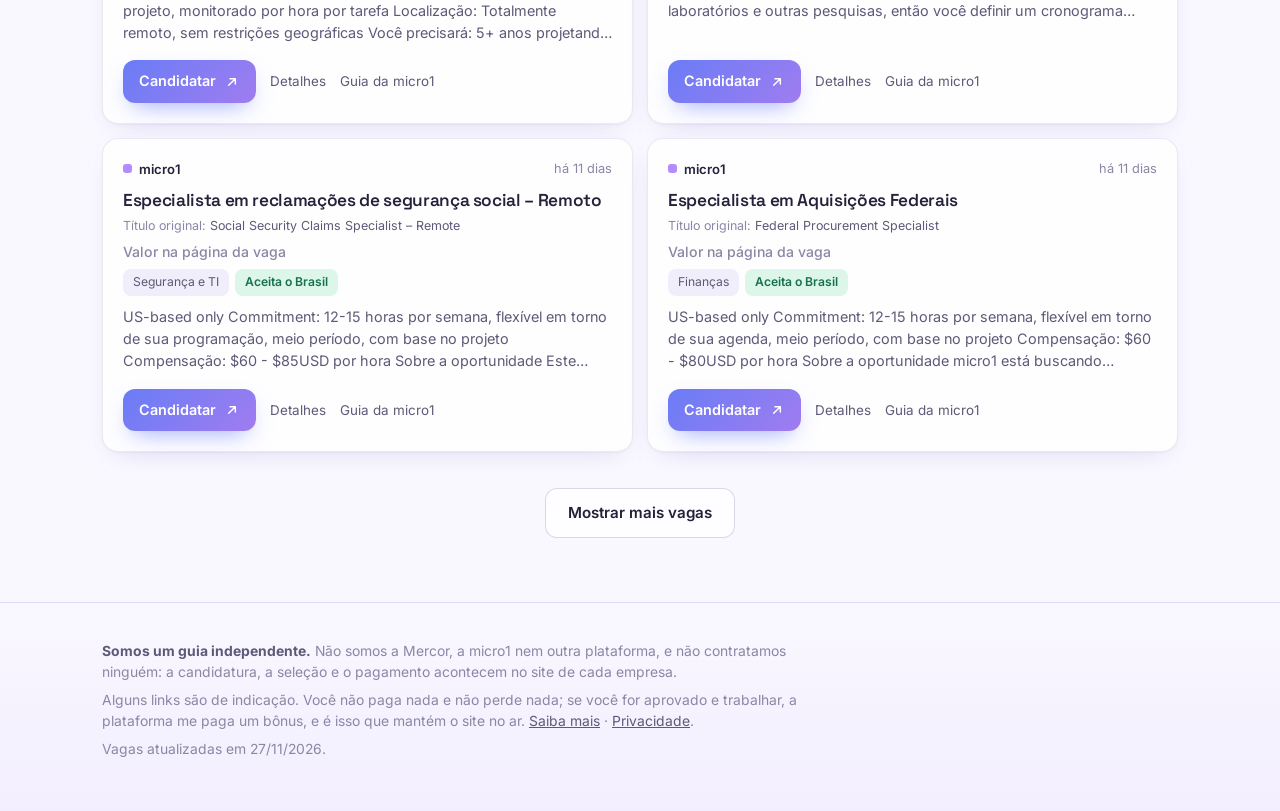
==== commit 95125b60: "Pagina de cada vaga, sitemap, privacidade, 404 e newsletter (inscricao com dupla confirmacao no Apps" ====
--- a/site/index.html
+++ b/site/index.html
@@ -18,6 +18,7 @@
     <a href="#como">Como funciona</a>
     <a href="guias/">Guias</a>
     <a href="como-funciona.html">Sobre</a>
+    <a href="#novidades">Receber vagas</a>
     <a class="cta" href="#vagas">Ver vagas</a>
   </nav>
 </div></header>
@@ -86,6 +87,18 @@
       <p class="resultado" id="resultado" aria-live="polite">Carregando vagas…</p>
       <div class="lista" id="lista"></div>
       <button class="mais botao-vidro" id="mais" hidden>Mostrar mais vagas</button>
+      <section class="news vidro" id="novidades" hidden>
+        <div class="news-texto"><h2>Receba as vagas novas no seu e-mail</h2>
+          <p>Um e-mail por dia, só quando aparecem vagas novas que aceitam o Brasil. Sai quando quiser, com um clique.</p></div>
+        <form class="news-form" data-origem="home" novalidate>
+          <div class="news-linha"><input type="email" name="email" placeholder="seu@email.com" autocomplete="email" required aria-label="Seu e-mail">
+            <button class="botao" type="submit">Quero receber</button></div>
+          <input class="news-isca" type="text" name="site" tabindex="-1" autocomplete="off" aria-hidden="true">
+          <details class="news-areas"><summary>Só de algumas áreas? (opcional)</summary><div class="news-chips"></div></details>
+          <label class="news-ok"><input type="checkbox" name="consentimento" value="sim" required> Aceito receber vagas por e-mail e li a <a href="privacidade.html">política de privacidade</a>.</label>
+          <p class="news-msg" role="status" aria-live="polite"></p>
+        </form>
+      </section>
     </div>
   </section>
 </main>
@@ -94,10 +107,11 @@
   <p><b>Somos um guia independente.</b> Não somos a Mercor, a micro1 nem outra plataforma, e não contratamos ninguém:
      a candidatura, a seleção e o pagamento acontecem no site de cada empresa.</p>
   <p>Alguns links são de indicação. Você não paga nada e não perde nada; se você for aprovado e trabalhar,
-     a plataforma me paga um bônus, e é isso que mantém o site no ar. <a href="como-funciona.html">Saiba mais</a>.</p>
+     a plataforma me paga um bônus, e é isso que mantém o site no ar. <a href="como-funciona.html">Saiba mais</a> · <a href="privacidade.html">Privacidade</a>.</p>
   <p id="atualizado"></p>
 </div></footer>
 
 <script src="app.js"></script>
+<script src="newsletter.js"></script>
 </body>
 </html>
--- a/site/estilo.css
+++ b/site/estilo.css
@@ -225,6 +225,49 @@
 .lista-guias a:hover { border-color: #b9a7ff; transform: translateX(3px); }
 .lista-guias small { display: block; color: var(--suave); margin-top: 2px; }
 
+/* ---------- newsletter ---------- */
+.news { display: grid; grid-template-columns: minmax(0, 1fr) minmax(0, 1.1fr); gap: 28px; align-items: center; padding: 28px; border-radius: 22px;
+        margin: 40px 0; position: relative; overflow: hidden; }
+.news::before { content: ""; position: absolute; inset: 0; z-index: -1; opacity: .55;
+                background: radial-gradient(circle at 0% 0%, var(--bebe), transparent 55%), radial-gradient(circle at 100% 100%, var(--pessego), transparent 55%); }
+.news[hidden] { display: none; }
+.news h2 { margin: 0 0 6px; font-size: clamp(1.3rem, 2.4vw, 1.7rem); line-height: 1.15; }
+.news p { margin: 0; color: var(--suave); }
+.news-form { display: grid; gap: 10px; }
+.news-linha { display: flex; gap: 8px; }
+.news-linha input { flex: 1; min-width: 0; font: inherit; padding: 12px 14px; border: 1px solid var(--linha-forte); border-radius: 12px; background: #fff; color: var(--tinta); }
+.news-linha input:focus { border-color: #a07cf0; box-shadow: 0 0 0 4px rgba(185, 167, 255, .3); outline: none; }
+.news-isca { position: absolute !important; left: -9999px; width: 1px; height: 1px; opacity: 0; }
+.news-areas summary { cursor: pointer; font-size: .88rem; color: var(--suave); }
+.news-chips { display: flex; flex-wrap: wrap; gap: 6px; margin-top: 8px; }
+.news-chips .chip { display: inline-flex; align-items: center; gap: 6px; }
+.news-chips .chip input { margin: 0; accent-color: #8a5cd8; }
+.news-chips .chip:has(input:checked) { background: #efe9ff; border-color: #b9a7ff; color: var(--tinta); }
+.news-ok { font-size: .84rem; color: var(--suave); display: flex; gap: 8px; align-items: flex-start; }
+.news-ok input { margin-top: 3px; accent-color: #8a5cd8; }
+.news-msg { min-height: 1.2em; font-size: .9rem; margin: 0 !important; }
+.news-msg.ok { color: #17714f !important; font-weight: 600; }
+.news-msg.erro { color: #b4432b !important; }
+
+/* ---------- página de cada vaga ---------- */
+.vaga h3 a { color: inherit; text-decoration: none; }
+.vaga h3 a:hover { text-decoration: underline; text-decoration-color: #b9a7ff; text-underline-offset: 3px; }
+.vaga-pagina { display: flex; flex-direction: column; gap: 12px; }
+.vaga-pagina h1 { margin: 0; }
+.vaga-pagina h2 { margin: 22px 0 0; }
+.vaga-pagina .valor { font-size: 1.8rem; }
+.vaga-pagina .original { margin: -4px 0 0; font-size: .88rem; }
+.migalha { font-size: .86rem; margin: 0; color: var(--fraco); }
+.migalha a { color: var(--suave); text-decoration: none; }
+.acoes.grandes { margin: 6px 0 4px; }
+.acoes.grandes .botao { padding: 13px 22px; font-size: 1rem; }
+.acoes.grandes .botao-vidro { padding: 12px 18px; }
+.paises { font-size: .93rem; }
+.original-desc summary { cursor: pointer; color: var(--suave); font-size: .9rem; }
+.parecidas a { font-weight: 600; }
+.parecidas small { font-weight: 400; }
+.vaga-pagina .news { margin: 26px 0 8px; grid-template-columns: 1fr; gap: 16px; }
+
 @media (max-width: 960px) {
   .hero-grade { grid-template-columns: 1fr; }
   .vitrine { display: none; }
@@ -242,6 +285,8 @@
   .filtros { position: static; }
   .pagina-texto .texto { padding-block: 36px 56px; }
   .filtros select { flex: 1 1 45%; }
+  .news { grid-template-columns: 1fr; padding: 20px; gap: 16px; }
+  .news-linha { flex-direction: column; }
 }
 @media (prefers-reduced-motion: reduce) {
   *, *::before, *::after { animation: none !important; transition: none !important; }
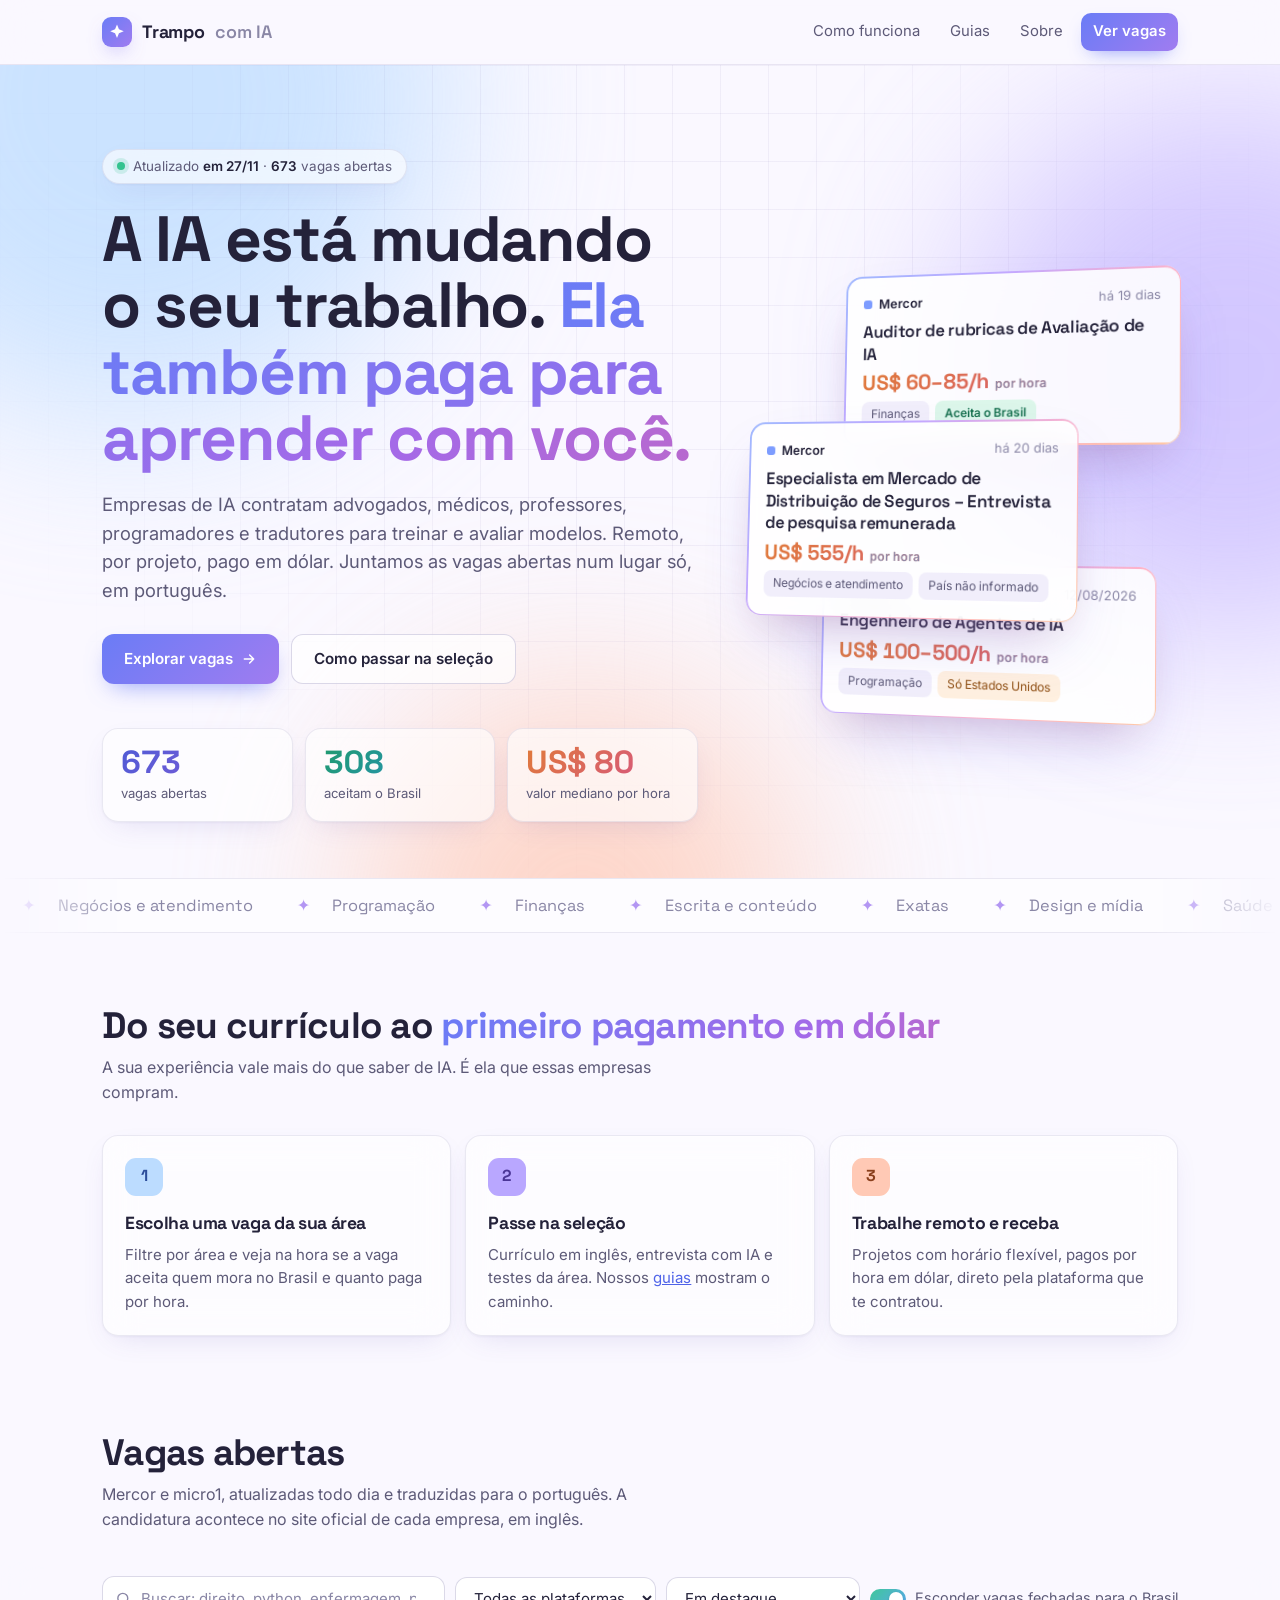
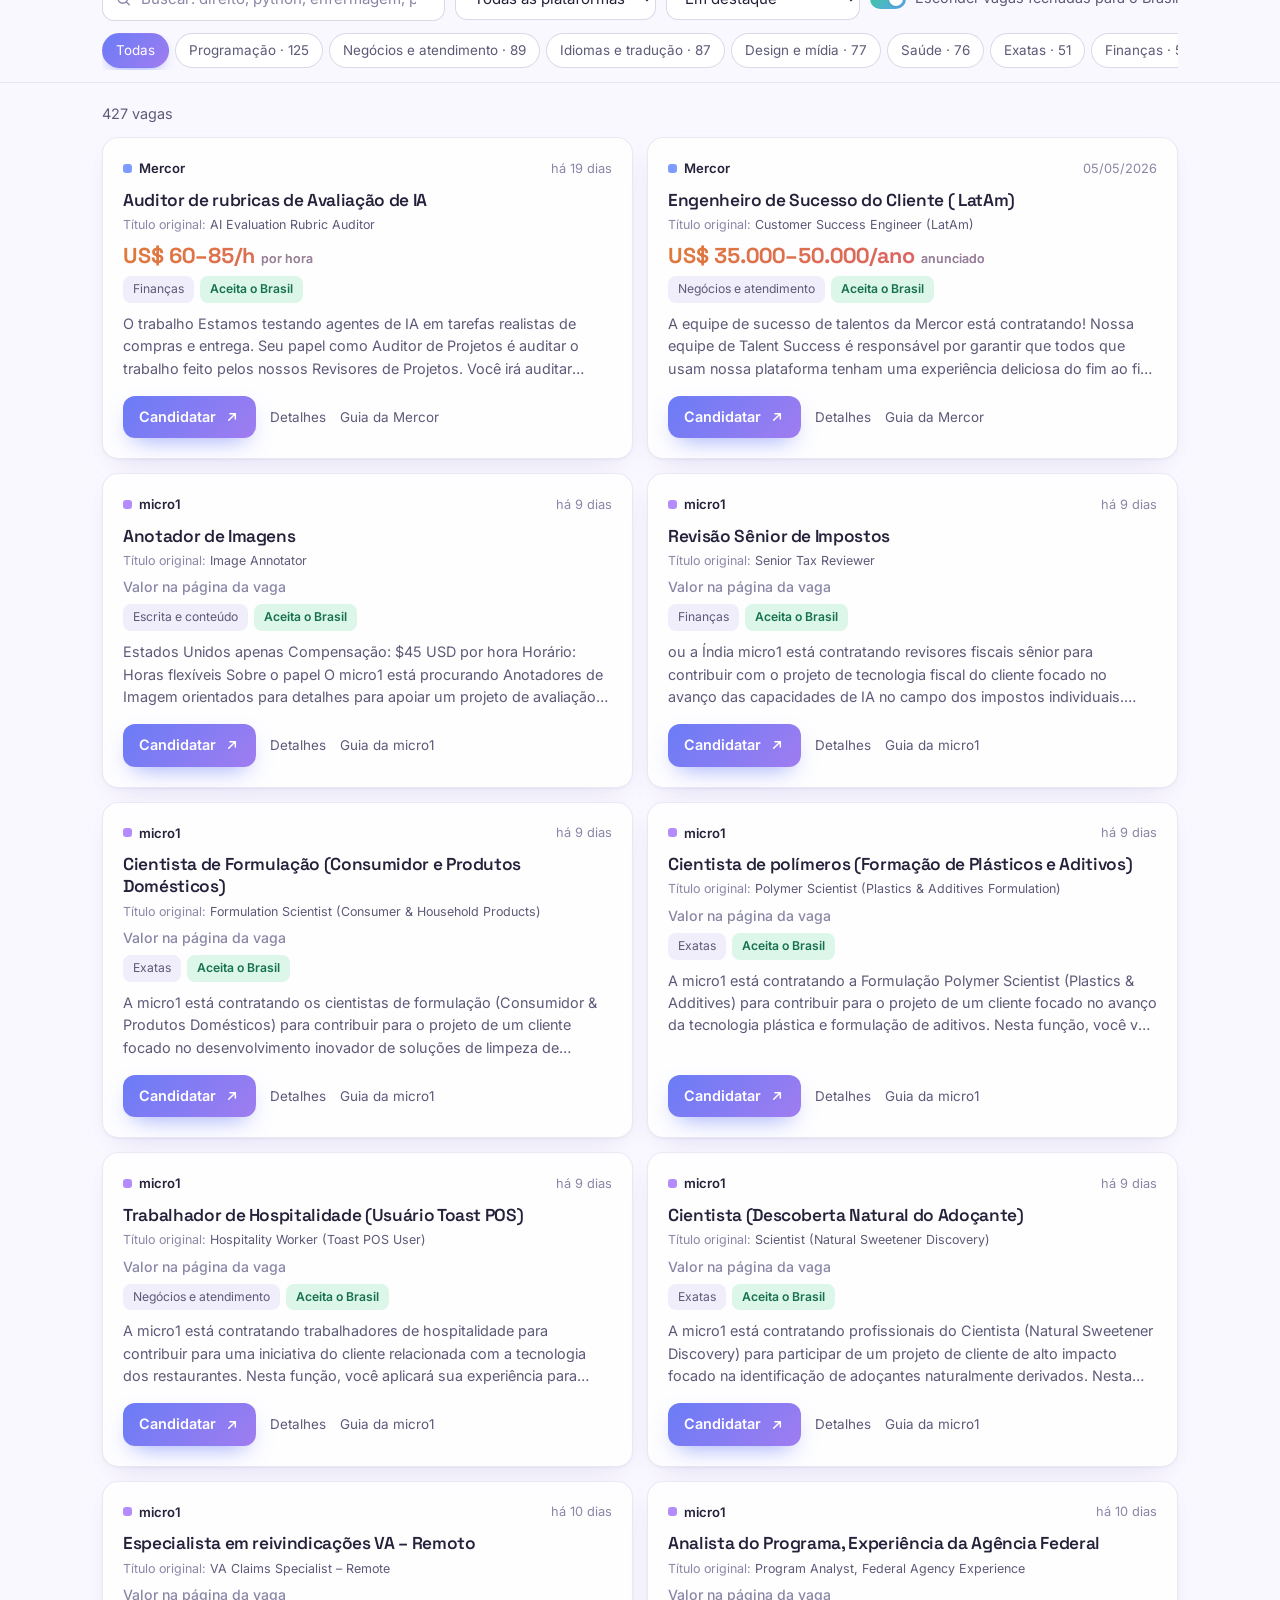
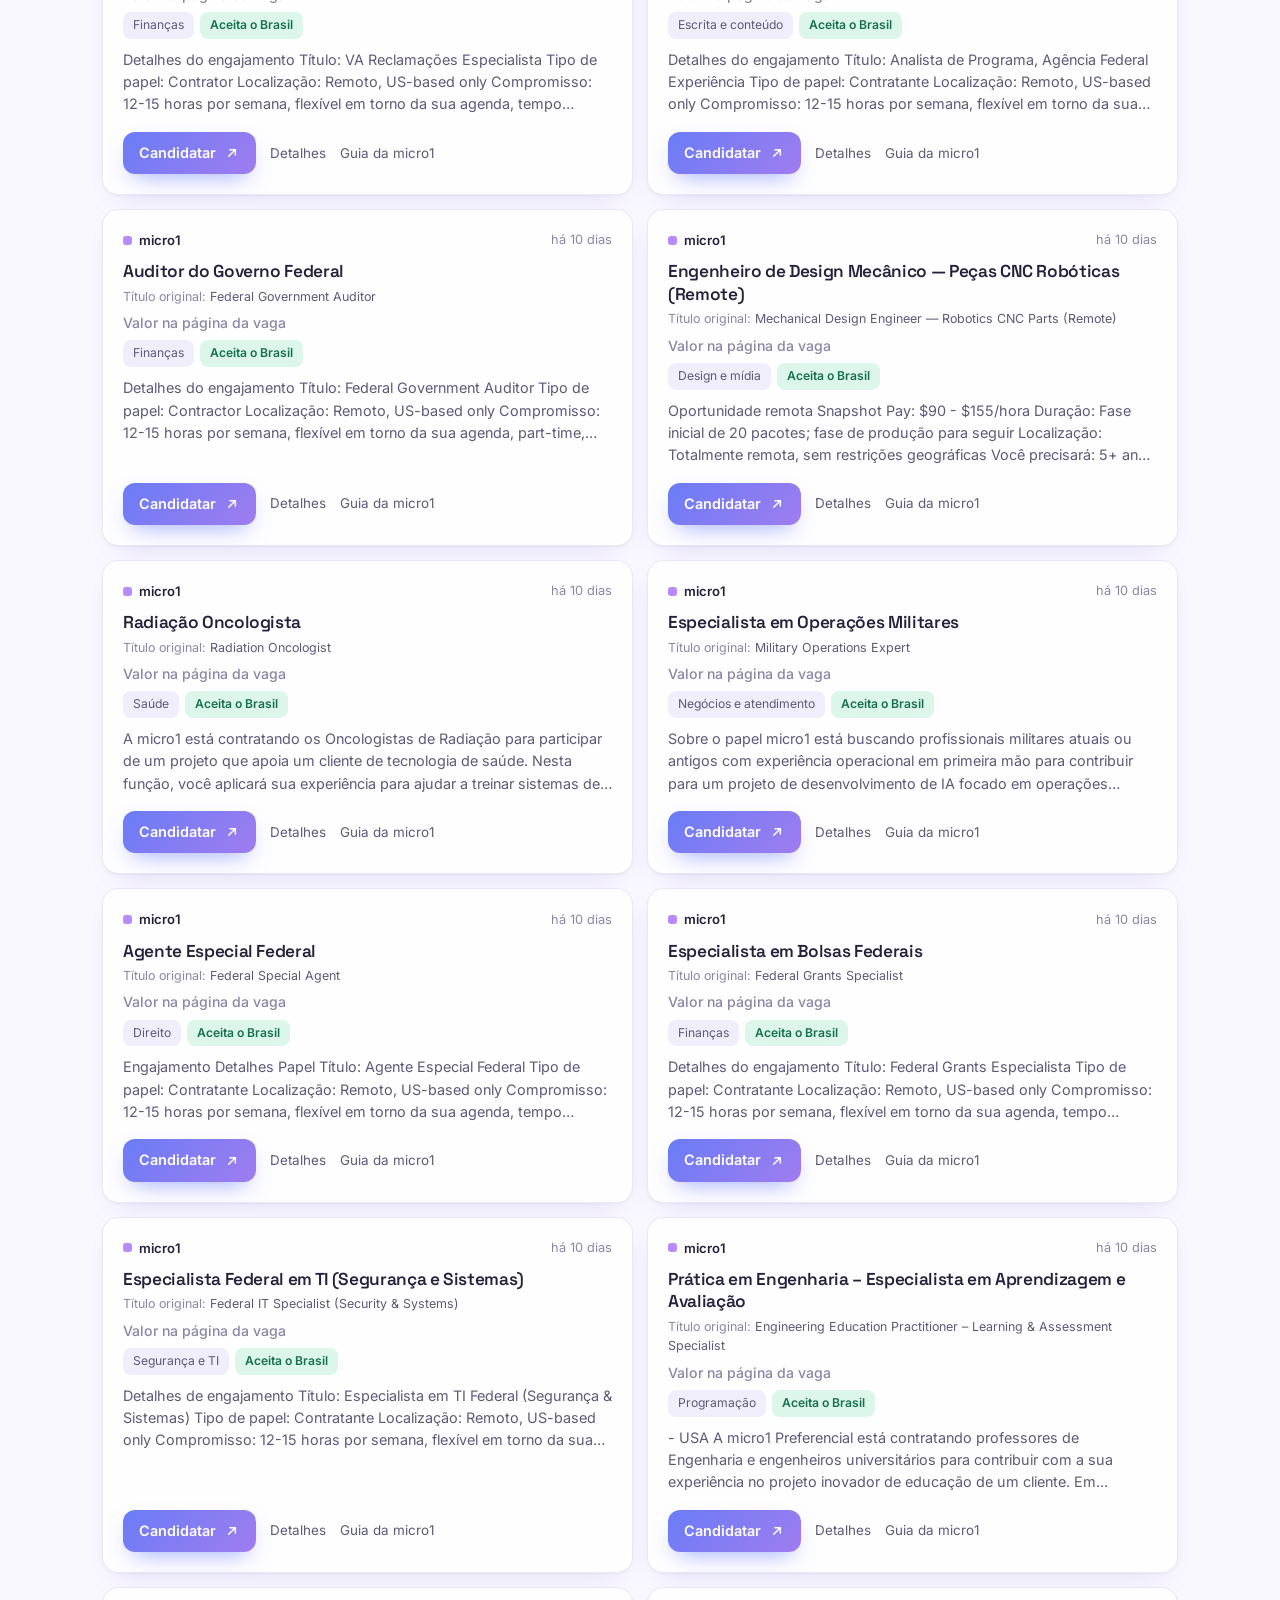
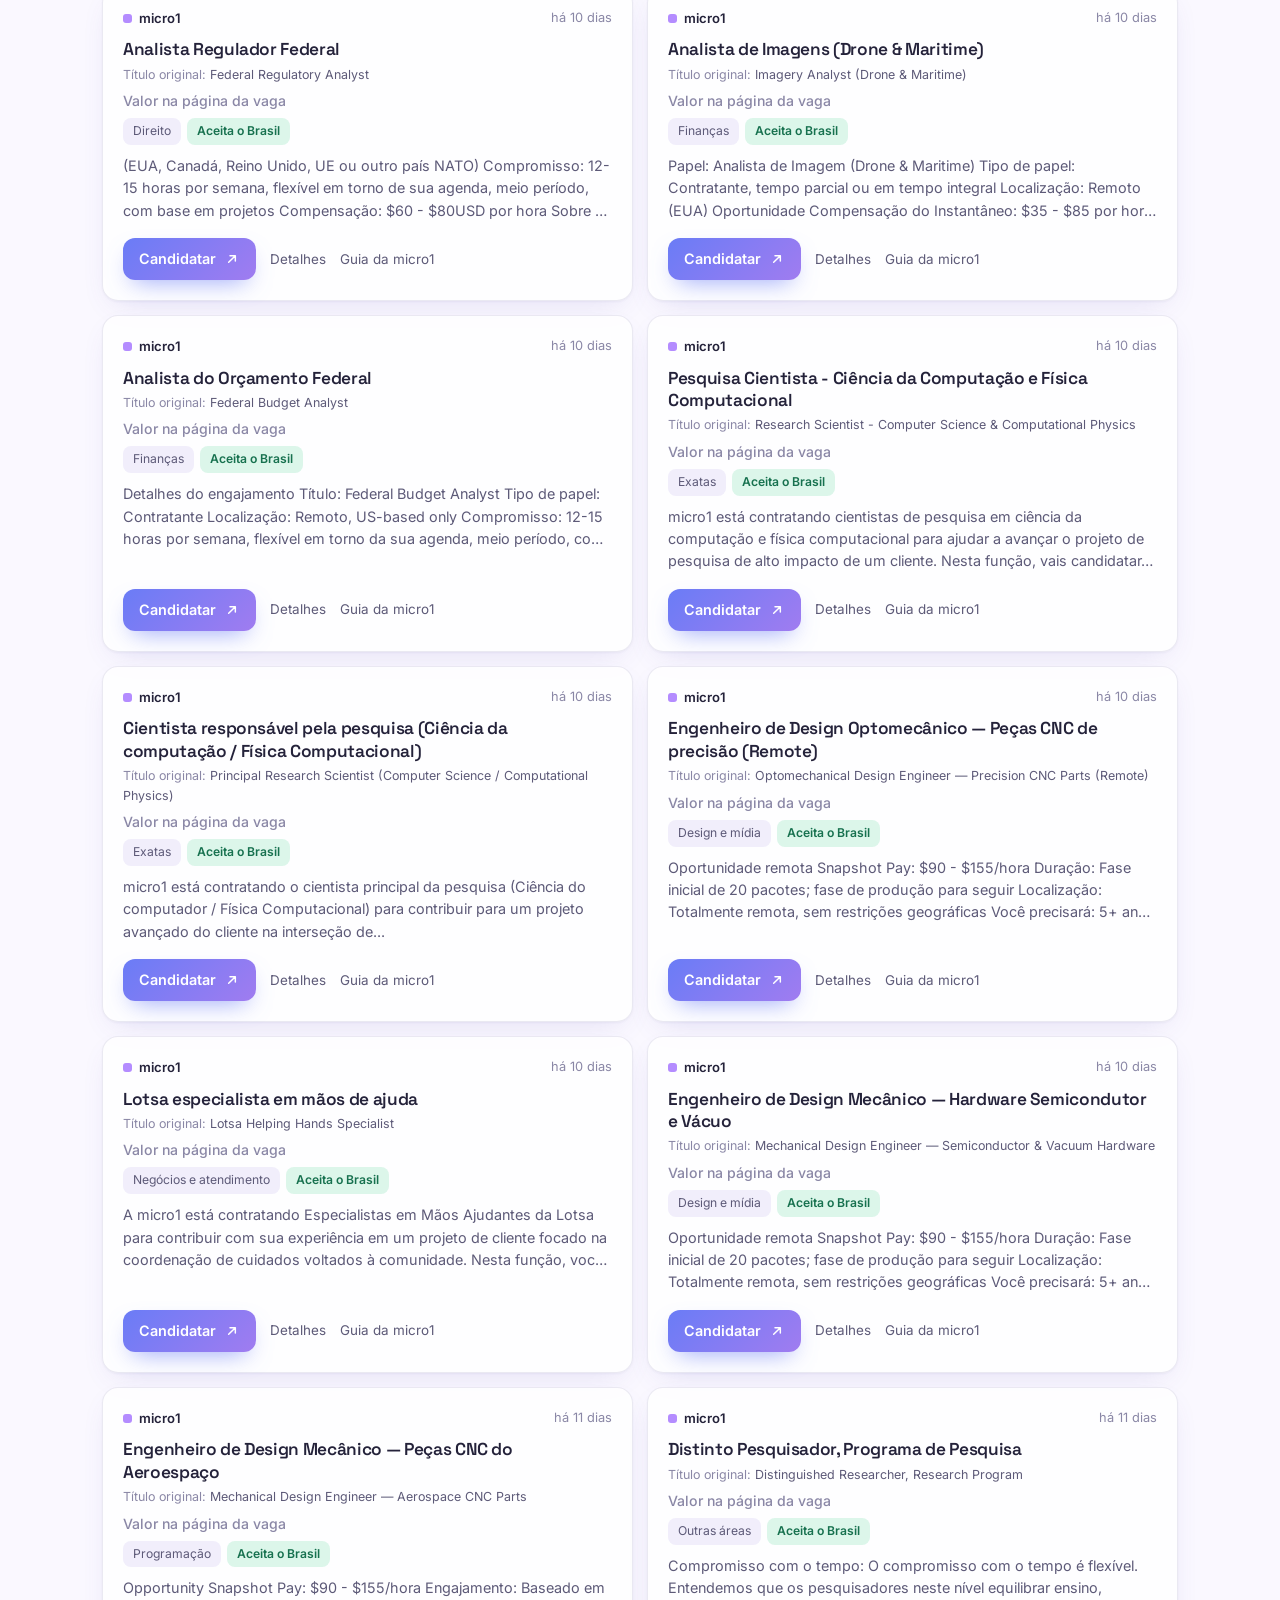
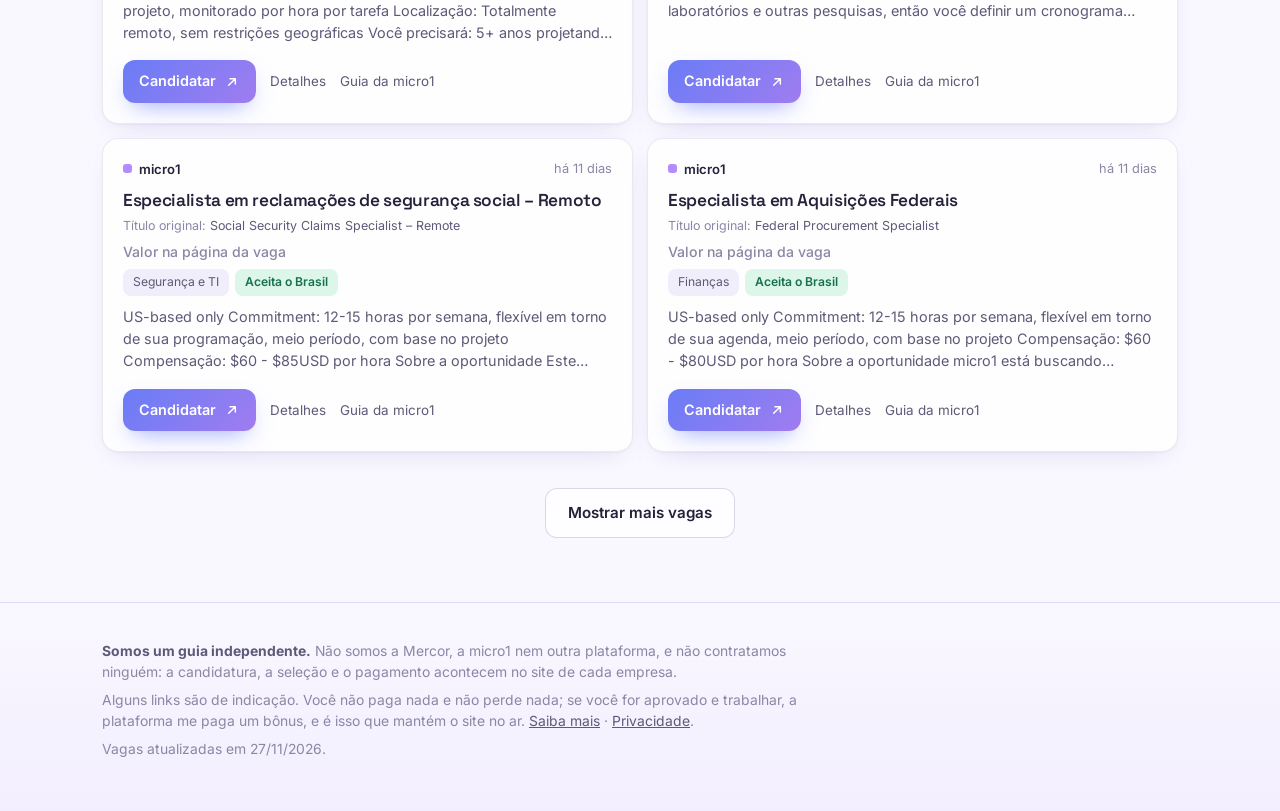
==== commit cdfcdf0b: "Imagem de compartilhamento, links da newsletter so com a inscricao ligada, comando newsletter --liga" ====
--- a/site/index.html
+++ b/site/index.html
@@ -7,6 +7,9 @@
 <meta name="description" content="Vagas remotas, pagas em dólar, para profissionais que querem treinar e avaliar modelos de IA. Atualizado todo dia, em português.">
 <meta property="og:title" content="Trampo com IA: seja pago para ensinar a IA">
 <meta property="og:description" content="Vagas remotas pagas em dólar para advogados, médicos, professores, programadores e tradutores treinarem IA. Atualizado todo dia.">
+<meta property="og:image" content="https://arthurpenedo.github.io/vagas-ia-hub/og.png">
+<meta property="og:type" content="website">
+<meta name="twitter:card" content="summary_large_image">
 <meta name="theme-color" content="#faf8ff">
 <link rel="icon" href="data:image/svg+xml,%3Csvg xmlns='http://www.w3.org/2000/svg' viewBox='0 0 32 32'%3E%3Cdefs%3E%3ClinearGradient id='g' x1='0' y1='0' x2='1' y2='1'%3E%3Cstop stop-color='%233b82f6'/%3E%3Cstop offset='1' stop-color='%238b5cf6'/%3E%3C/linearGradient%3E%3C/defs%3E%3Crect width='32' height='32' rx='9' fill='url(%23g)'/%3E%3Cpath d='M16 6l2.6 6.4L25 15l-6.4 2.6L16 24l-2.6-6.4L7 15l6.4-2.6z' fill='white'/%3E%3C/svg%3E">
 <link rel="stylesheet" href="estilo.css">
@@ -18,7 +21,7 @@
     <a href="#como">Como funciona</a>
     <a href="guias/">Guias</a>
     <a href="como-funciona.html">Sobre</a>
-    <a href="#novidades">Receber vagas</a>
+    <a class="news-link" href="#novidades" hidden>Receber vagas</a>
     <a class="cta" href="#vagas">Ver vagas</a>
   </nav>
 </div></header>
--- a/site/estilo.css
+++ b/site/estilo.css
@@ -60,6 +60,7 @@
 nav.menu { display: flex; gap: 6px; margin-left: auto; align-items: center; }
 nav.menu a { color: var(--suave); text-decoration: none; font-size: .93rem; padding: 7px 12px; border-radius: 10px; transition: color .2s, background .2s; }
 nav.menu a:hover { color: var(--tinta); background: rgba(185, 167, 255, .18); }
+nav.menu a[hidden] { display: none; }
 nav.menu a[aria-current] { color: var(--tinta); font-weight: 600; }
 nav.menu a.cta { color: #fff; background: var(--grad); font-weight: 600; box-shadow: 0 8px 20px -10px rgba(106, 124, 246, .9); }
 nav.menu a.cta:hover { filter: brightness(1.06); background: var(--grad); }
